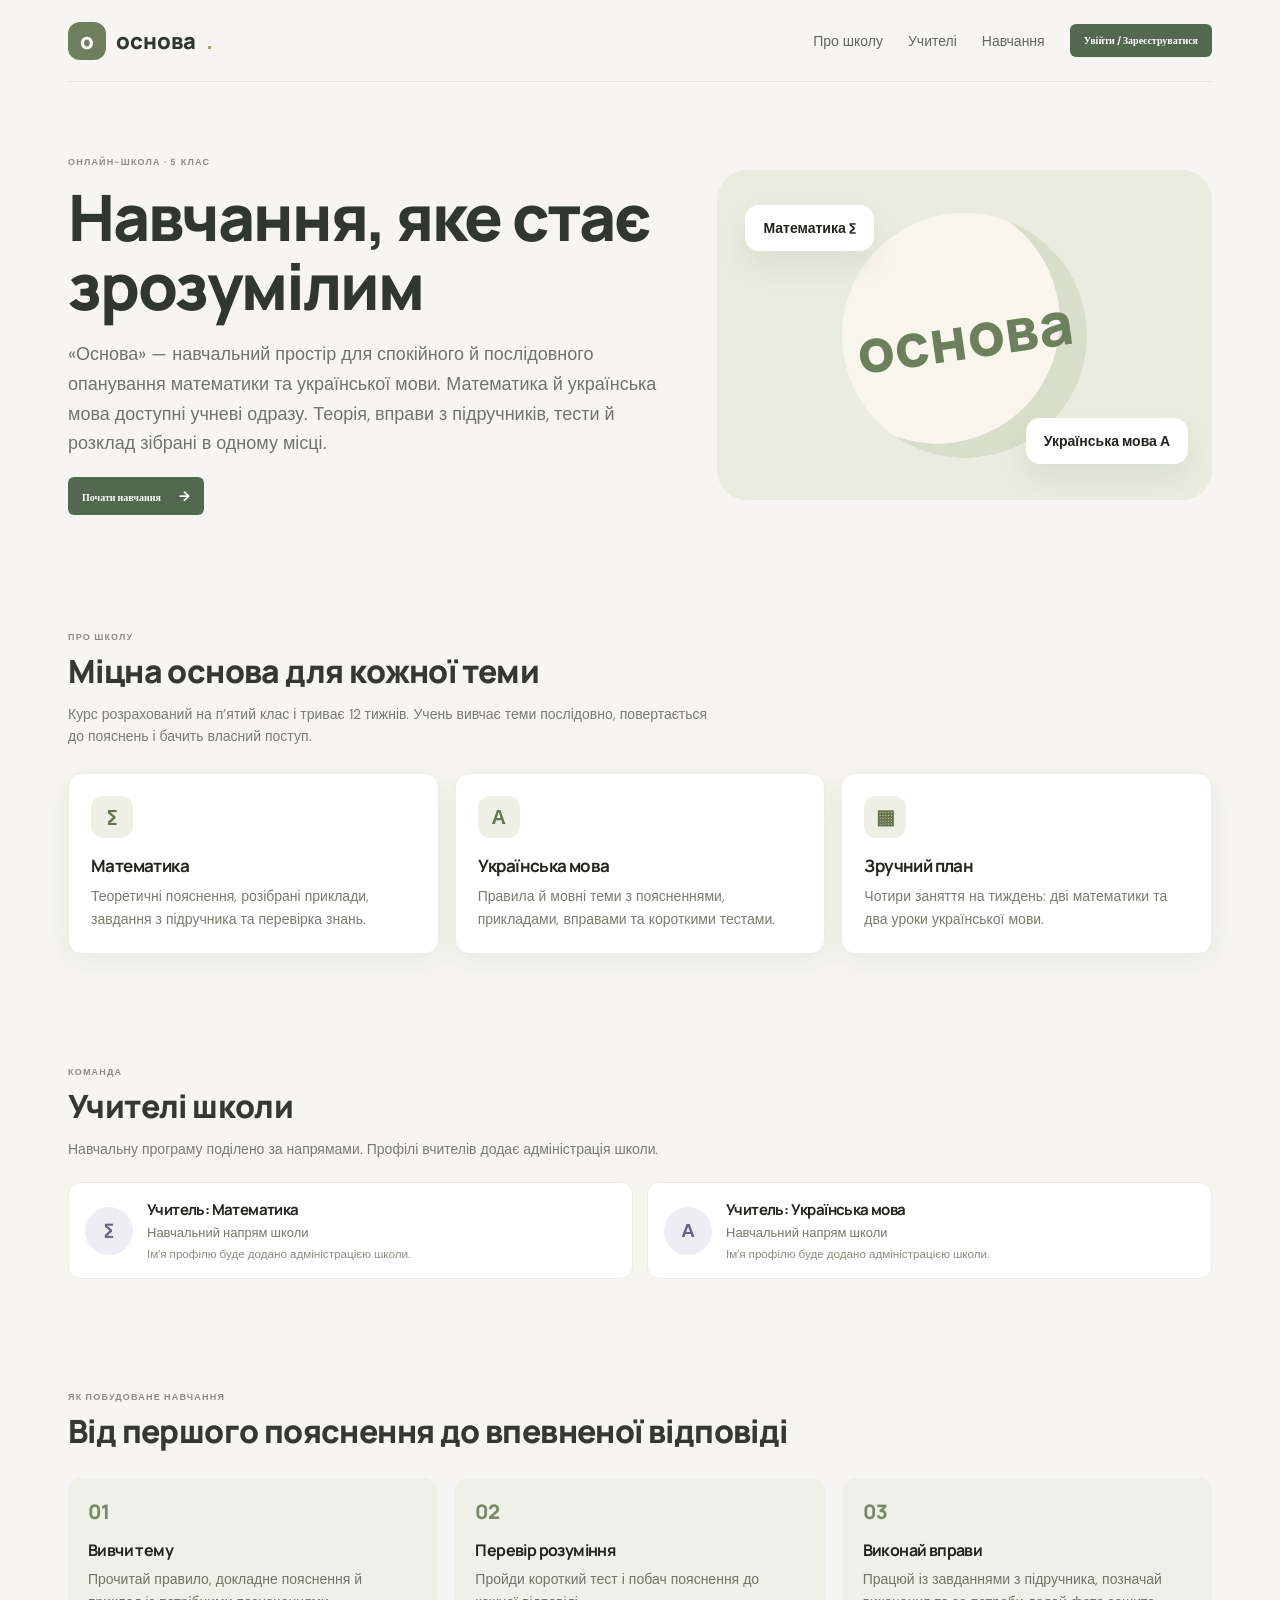
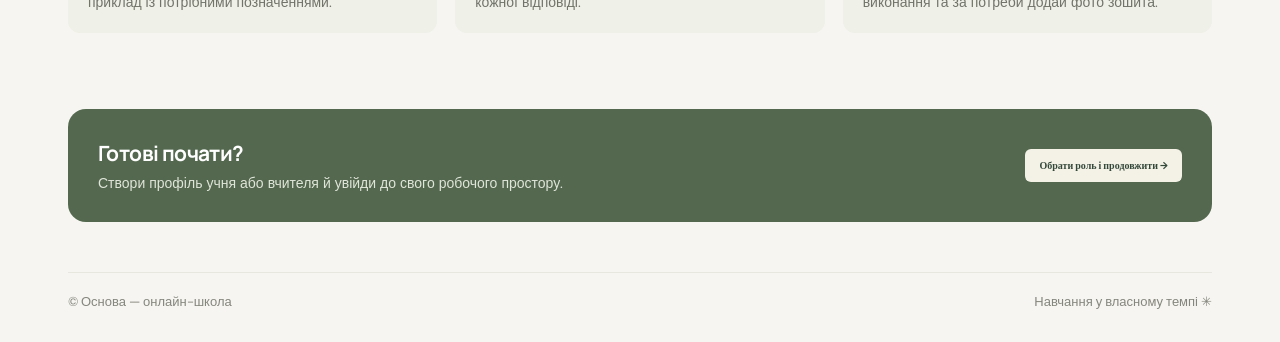
==== index.html @ cb628fe8 "Add Osnova online school project" ====
<!doctype html>
<html lang="uk"><head><meta charset="utf-8"><meta name="viewport" content="width=device-width,initial-scale=1"><meta name="theme-color" content="#f6f5f1"><title>Основа — онлайн-школа</title><link rel="preconnect" href="https://fonts.googleapis.com"><link rel="preconnect" href="https://fonts.gstatic.com" crossorigin><link href="https://fonts.googleapis.com/css2?family=DM+Sans:wght@400;500;600;700&family=Manrope:wght@400;500;600;700;800&display=swap" rel="stylesheet"><link rel="stylesheet" href="styles.css"><style>
.public-site{max-width:1200px;padding:0 28px;margin:auto}.public-nav{height:82px;display:flex;align-items:center;justify-content:space-between;border-bottom:1px solid #e8e7df}.public-brand{display:flex;align-items:center;gap:10px;text-decoration:none;color:#30372f;font:800 22px Manrope}.public-brand-mark{background:#6d805e;color:#fff;width:38px;height:38px;border-radius:12px;display:grid;place-items:center}.public-links{display:flex;align-items:center;gap:25px}.public-links a{color:#63665d;text-decoration:none;font-size:14px}.public-hero{padding:74px 0 60px;display:grid;grid-template-columns:1.1fr .9fr;gap:45px;align-items:center}.public-hero h1{font:800 clamp(38px,5vw,64px)/1.08 Manrope;letter-spacing:-2px;margin:14px 0 20px;color:#31362e}.public-hero p{font-size:18px;line-height:1.65;color:#72746b;max-width:590px}.public-hero-art{min-height:330px;border-radius:30px;background:#e9ecdf;position:relative;overflow:hidden;display:grid;place-items:center}.public-orbit{width:245px;height:245px;border-radius:50%;background:#f8f6ed;box-shadow:inset -25px -18px #d8deca;display:grid;place-items:center;font:800 60px Manrope;color:#6c805d;transform:rotate(-8deg)}.public-bubble{position:absolute;background:#fff;border-radius:14px;padding:14px 18px;box-shadow:0 15px 30px #39452b15;font-weight:700}.public-bubble.one{top:35px;left:28px}.public-bubble.two{bottom:36px;right:24px}.public-section{padding:56px 0}.public-section h2{font:800 32px Manrope;margin:6px 0 10px;color:#34382f}.public-section-lead{color:#7a7b72;line-height:1.6;max-width:650px}.public-grid{display:grid;grid-template-columns:repeat(3,1fr);gap:16px;margin-top:25px}.public-card{background:#fff;border:1px solid #eeede7;border-radius:14px;padding:22px;box-shadow:var(--shadow)}.public-card .symbol{width:42px;height:42px;border-radius:12px;background:#eff0e5;color:#65754f;display:grid;place-items:center;font-size:20px;font-weight:800}.public-card h3{font:700 17px Manrope;margin:16px 0 8px}.public-card p{color:#7a7b72;font-size:14px;line-height:1.65;margin:0}.teacher-list{display:grid;grid-template-columns:repeat(2,1fr);gap:14px;margin-top:22px}.teacher-entry{display:flex;gap:14px;align-items:center;background:#fff;border:1px solid #ecebe4;border-radius:12px;padding:16px}.teacher-avatar{width:48px;height:48px;border-radius:50%;background:#eeedf4;color:#6b6287;display:grid;place-items:center;font-weight:800;font-size:19px}.teacher-entry h3{margin:0 0 4px;font-size:15px}.teacher-entry p{margin:0;color:#77796f;font-size:13px}.teacher-entry small{display:block;margin-top:5px;color:#8b8c82}.public-steps{counter-reset:steps;display:grid;grid-template-columns:repeat(3,1fr);gap:18px;margin-top:25px}.public-step{padding:20px;background:#eff0e7;border-radius:12px}.public-step:before{counter-increment:steps;content:'0' counter(steps);color:#7a8968;font:800 20px Manrope}.public-step h3{font-size:16px;margin:14px 0 7px}.public-step p{font-size:14px;line-height:1.6;color:#72746b;margin:0}.public-cta{display:flex;align-items:center;justify-content:space-between;gap:20px;background:#53684e;color:#fff;padding:30px;border-radius:18px;margin:20px 0 50px}.public-cta h2{color:#fff;margin:0 0 7px}.public-cta p{margin:0;color:#e0e5d9}.public-footer{padding:20px 0 32px;border-top:1px solid #e8e7df;color:#85867d;font-size:13px;display:flex;justify-content:space-between}.auth-modal{position:fixed;inset:0;background:#20261fcc;z-index:30;display:none;align-items:center;justify-content:center;padding:18px}.auth-modal.open{display:flex}.auth-box{position:relative;width:min(460px,100%);max-height:92vh;overflow:auto;background:#fbfaf7;border-radius:16px;padding:28px;box-shadow:0 25px 70px #0003}.auth-close{position:absolute;right:16px;top:12px;border:0;background:none;font-size:26px;color:#777;cursor:pointer}.auth-box h2{font:800 25px Manrope;margin:4px 30px 6px 0}.auth-box>p{color:#77796f;font-size:13px;line-height:1.5}.auth-tabs{display:grid;grid-template-columns:1fr 1fr;gap:8px;margin:19px 0}.auth-tabs button{border:1px solid #e3e3da;border-radius:8px;padding:10px;background:white;color:#67695f;cursor:pointer;font-weight:700}.auth-tabs button.active{background:#e9ece2;color:#425542}.auth-form{display:grid;gap:12px}.auth-form label{display:grid;gap:6px;color:#686a60;font-size:13px;font-weight:600}.auth-form input,.auth-form select{border:1px solid #e0dfd7;border-radius:8px;padding:12px;background:#fff;font:15px 'DM Sans';color:#333}.auth-submit{width:100%;margin-top:4px;justify-content:center}.auth-message{min-height:20px;color:#a45f3d;font-size:13px}.auth-note{margin-top:15px;padding:10px 12px;background:#f0efe8;border-radius:8px;color:#77796f;font-size:11px;line-height:1.5}.public-login{display:flex;gap:10px}.mobile-login{display:none}.public-login .button{white-space:nowrap}@media(max-width:760px){.mobile-login{display:flex}.public-links button{display:none}.public-site{padding:0 17px}.public-links{gap:12px}.public-links a{display:none}.public-hero{grid-template-columns:1fr;padding:45px 0 35px;gap:25px}.public-hero h1{font-size:42px;letter-spacing:-1px}.public-hero p{font-size:16px}.public-hero-art{min-height:240px}.public-grid,.public-steps{grid-template-columns:1fr}.teacher-list{grid-template-columns:1fr}.public-section{padding:36px 0}.public-section h2{font-size:26px}.public-cta{align-items:flex-start;flex-direction:column;padding:23px}.public-footer{gap:10px;flex-direction:column}.public-nav{height:68px}.public-brand{font-size:19px}.auth-box{padding:23px}}
</style></head><body>
<div class="public-site"><nav class="public-nav"><a class="public-brand" href="#top"><span class="public-brand-mark">о</span>основа<span style="color:#9aa474">.</span></a><div class="public-links"><a href="#about">Про школу</a><a href="#teachers">Учителі</a><a href="#program">Навчання</a><button class="button button-dark" data-open-auth>Увійти / Зареєструватися</button></div><div class="public-login mobile-login"><button class="button button-dark" data-open-auth>Увійти</button></div></nav>
<main id="top"><section class="public-hero"><div><span class="eyebrow">ОНЛАЙН-ШКОЛА · 5 КЛАС</span><h1>Навчання, яке стає зрозумілим</h1><p>«Основа» — навчальний простір для спокійного й послідовного опанування математики та української мови. Математика й українська мова доступні учневі одразу. Теорія, вправи з підручників, тести й розклад зібрані в одному місці.</p><button class="button button-dark" data-open-auth>Почати навчання <span>→</span></button></div><div class="public-hero-art" aria-hidden="true"><div class="public-orbit">основа</div><span class="public-bubble one">Математика ∑</span><span class="public-bubble two">Українська мова А</span></div></section>
<section class="public-section" id="about"><span class="eyebrow">ПРО ШКОЛУ</span><h2>Міцна основа для кожної теми</h2><p class="public-section-lead">Курс розрахований на п’ятий клас і триває 12 тижнів. Учень вивчає теми послідовно, повертається до пояснень і бачить власний поступ.</p><div class="public-grid"><article class="public-card"><span class="symbol">∑</span><h3>Математика</h3><p>Теоретичні пояснення, розібрані приклади, завдання з підручника та перевірка знань.</p></article><article class="public-card"><span class="symbol">А</span><h3>Українська мова</h3><p>Правила й мовні теми з поясненнями, прикладами, вправами та короткими тестами.</p></article><article class="public-card"><span class="symbol">▦</span><h3>Зручний план</h3><p>Чотири заняття на тиждень: дві математики та два уроки української мови.</p></article></div></section>
<section class="public-section" id="teachers"><span class="eyebrow">КОМАНДА</span><h2>Учителі школи</h2><p class="public-section-lead">Навчальну програму поділено за напрямами. Профілі вчителів додає адміністрація школи.</p><div id="teacherRoster" class="teacher-list"></div></section>
<section class="public-section" id="program"><span class="eyebrow">ЯК ПОБУДОВАНЕ НАВЧАННЯ</span><h2>Від першого пояснення до впевненої відповіді</h2><div class="public-steps"><article class="public-step"><h3>Вивчи тему</h3><p>Прочитай правило, докладне пояснення й приклад із потрібними позначеннями.</p></article><article class="public-step"><h3>Перевір розуміння</h3><p>Пройди короткий тест і побач пояснення до кожної відповіді.</p></article><article class="public-step"><h3>Виконай вправи</h3><p>Працюй із завданнями з підручника, позначай виконання та за потреби додай фото зошита.</p></article></div></section>
<section class="public-cta"><div><h2>Готові почати?</h2><p>Створи профіль учня або вчителя й увійди до свого робочого простору.</p></div><button class="button button-light" data-open-auth>Обрати роль і продовжити →</button></section></main><footer class="public-footer"><span>© Основа — онлайн-школа</span><span>Навчання у власному темпі ✳</span></footer></div>
<div class="auth-modal" id="authModal" aria-hidden="true"><section class="auth-box" role="dialog" aria-modal="true" aria-labelledby="authTitle"><button class="auth-close" type="button" aria-label="Закрити" data-close-auth>×</button><span class="eyebrow">ОСНОВА · ОСОБИСТИЙ ПРОСТІР</span><h2 id="authTitle">Раді бачити</h2><p>Обери роль, потім введи ім’я користувача та пароль. Учень одразу отримує доступ до всіх предметів курсу — обирати предмет під час реєстрації не потрібно.</p><div class="auth-tabs"><button type="button" class="active" data-role="student">Я учень</button><button type="button" data-role="teacher">Я вчитель</button></div><div class="auth-tabs auth-mode-tabs"><button type="button" class="active" data-mode="login">Увійти</button><button type="button" data-mode="register">Створити профіль</button></div><form id="authForm" class="auth-form"><label>Ім’я користувача<input id="authUsername" required autocomplete="username" placeholder="Наприклад, Марія Коваль"></label><label>Пароль<input id="authPassword" required type="password" minlength="8" autocomplete="current-password" placeholder="Не менше 8 символів"></label><button class="button button-dark auth-submit" id="authSubmit">Увійти</button><div class="auth-message" id="authMessage" role="status"></div></form><div class="auth-note">Тестові входи: учень — тест1 / тесттест; учитель — тест2 / тесттест. Профілі вчителів створює адміністрація. Дані демоверсії зберігаються в цьому браузері.</div></section></div><script src="auth.js"></script></body></html>
---- styles.css ----
:root{--paper:#f6f5f1;--white:#fff;--ink:#22241f;--muted:#83847c;--line:#e9e8e1;--green:#4f6755;--green-dark:#324a39;--lime:#d9e58e;--orange:#f1a66f;--lav:#ddd9ee;--blue:#b9d5d6;--shadow:0 8px 30px #343b2910}*{box-sizing:border-box}body{margin:0;background:var(--paper);color:var(--ink);font-family:'DM Sans',sans-serif;font-size:14px}.app-shell{min-height:100vh}.sidebar{width:250px;background:#fbfaf7;border-right:1px solid var(--line);position:fixed;inset:0 auto 0 0;padding:32px 20px 18px;display:flex;flex-direction:column;z-index:5}.brand{display:flex;align-items:center;gap:9px;text-decoration:none;color:var(--ink);font:800 23px Manrope,sans-serif;letter-spacing:-1.3px;padding:0 7px}.brand-mark{width:29px;height:29px;border-radius:50%;background:var(--green);color:#e5ebbd;display:grid;place-items:center;font:800 21px Manrope;transform:rotate(-12deg)}.brand-dot{color:#d58153}.school-label,.eyebrow,.hero-kicker,.course-label{font-size:9px;font-weight:700;letter-spacing:1.2px;color:#8d8d83}.school-label{padding:47px 8px 13px}.main-nav{display:grid;gap:4px}.nav-item{border:0;background:transparent;text-align:left;padding:12px 10px;border-radius:8px;color:#66685f;font:500 13px 'DM Sans';display:flex;align-items:center;gap:12px;cursor:pointer;transition:.2s}.nav-item:hover{background:#f0efe9;color:var(--ink)}.nav-item.active{background:#edf0e6;color:#334839;font-weight:700}.nav-icon{width:19px;font-size:19px;text-align:center;font-family:Manrope}.nav-badge{margin-left:auto;background:#e5e6d7;border-radius:20px;padding:3px 7px;font-size:10px;color:#596346}.sidebar-bottom{margin-top:auto}.help-card{background:#f0efe8;border-radius:10px;padding:16px 14px;margin:0 1px 14px;position:relative}.help-spark{position:absolute;right:13px;top:10px;color:#9caa66;font-size:20px}.help-card strong{font-size:12px}.help-card p{font-size:11px;line-height:1.5;color:#7d7e74;margin:6px 0 12px}.help-card a{font-size:10px;color:var(--green);text-decoration:none;font-weight:700}.help-card a span{padding-left:3px}.profile-mini{width:100%;border:0;border-top:1px solid var(--line);padding:14px 2px 0;background:none;display:flex;align-items:center;text-align:left;gap:10px;cursor:pointer}.avatar{width:34px;height:34px;border-radius:50%;background:#dfc8b4;color:#624a36;display:grid;place-items:center;font-weight:700}.profile-copy{display:grid;gap:3px}.profile-copy strong{font-size:11px}.profile-copy small{font-size:10px;color:var(--muted)}.more{margin-left:auto;font-size:20px;color:#7c7e74}.main-content{margin-left:250px;padding:0 48px 30px;max-width:1530px}.topbar{height:71px;border-bottom:1px solid var(--line);display:flex;align-items:center;justify-content:space-between}.breadcrumb{font-size:11px;color:#85867d}.breadcrumb span{padding:0 9px;color:#c0c0b8}.breadcrumb b{font-weight:600;color:#40423c}.top-actions{display:flex;align-items:center;gap:17px}.top-date{font-size:10px;color:#85867d}.icon-button{position:relative;border:1px solid #e3e2da;background:transparent;border-radius:50%;width:31px;height:31px;font-size:16px;color:#5e6656;cursor:pointer}.icon-button i{position:absolute;width:5px;height:5px;border-radius:50%;background:#dc875f;right:5px;top:5px}.mobile-menu{display:none}.view{display:none;padding:38px 0 0;max-width:1080px;margin:auto}.view.active{display:block}.welcome-row{display:flex;justify-content:space-between;align-items:flex-end;margin-bottom:24px}.eyebrow{display:block}.live-dot{width:6px;height:6px;border-radius:50%;background:#94a16d;display:inline-block;margin:0 6px 1px 0}h1,h2,h3,p{margin-top:0}h1,h2,h3{font-family:Manrope,sans-serif;letter-spacing:-.6px}h1{font-size:33px;line-height:1.18;margin:8px 0 7px;font-weight:700}.wave{color:#d08962;font-size:23px}.lead{margin:0;color:#818278;font-size:12px;line-height:1.6}.streak{display:flex;align-items:center;gap:9px;background:#efeee8;border-radius:9px;padding:10px 13px;margin-bottom:2px}.streak-icon{font-size:23px;color:#c7885f}.streak strong,.streak small{display:block}.streak strong{font-size:12px}.streak small{font-size:9px;color:#85867d;margin-top:2px}.hero-card{background:var(--green);color:#f6f4e8;border-radius:12px;min-height:254px;position:relative;overflow:hidden;padding:28px 33px;display:flex;margin-bottom:38px}.hero-text{position:relative;z-index:2}.hero-kicker{color:#c8d2a5;font-size:9px}.hero-card h2{font-size:27px;line-height:1.22;margin:13px 0 8px;letter-spacing:-.8px}.hero-card p{color:#d4dbca;font-size:11px;margin:0 0 16px}.button{border:0;border-radius:6px;padding:10px 14px;font:700 10px 'DM Sans';cursor:pointer;transition:transform .2s,background .2s}.button:hover{transform:translateY(-1px)}.button-light{background:#f4f2e7;color:#34483a}.button span{margin-left:16px;font-size:14px}.hero-art{position:absolute;right:75px;top:-34px;width:380px;height:340px}.sun{width:180px;height:180px;border-radius:50%;background:#c3d38c;position:absolute;top:33px;right:55px;opacity:.95}.art-orbit{position:absolute;width:248px;height:248px;border:1px solid #e5e9c366;border-radius:50%;top:0;right:21px;transform:rotate(-22deg) scaleY(.67)}.art-book{position:absolute;right:90px;bottom:44px;width:145px;height:86px;transform:rotate(-9deg);display:flex;filter:drop-shadow(8px 12px 8px #17221c55)}.art-book div:first-child{background:#e5d9bc;width:50%;border-radius:4px 0 0 5px;border-right:2px solid #a79e86;transform:skewY(7deg)}.art-book div:nth-child(2){background:#f4eddb;width:50%;border-radius:0 4px 5px 0;transform:skewY(-7deg)}.art-book:after{content:'Aa';position:absolute;right:20px;top:22px;color:#526554;font:700 19px Manrope}.art-book:before{content:'';position:absolute;left:16px;top:23px;width:33px;height:2px;background:#909e7a;box-shadow:0 8px #909e7a,0 16px #909e7a}.art-note{position:absolute;font:700 11px Manrope;line-height:1.4;color:#43513e}.note-one{right:10px;top:116px;transform:rotate(9deg)}.note-two{right:227px;top:179px;color:#ecddbd;font-size:10px;transform:rotate(-9deg)}.hero-stamp{position:absolute;right:26px;top:22px;border:1px solid #e8e8d188;border-radius:50%;width:47px;height:47px;display:grid;place-items:center;text-align:center;font-size:8px;line-height:1.1;color:#e4e6c7;transform:rotate(12deg)}.section-heading,.panel-heading{display:flex;justify-content:space-between;align-items:end}.section-heading{margin-bottom:15px}.section-heading h2,.panel-heading h2{font-size:17px;margin:5px 0 0}.text-link{color:#526451;background:none;border:0;font:700 10px 'DM Sans';cursor:pointer}.text-link span{font-size:15px;padding-left:7px}.course-grid{display:grid;grid-template-columns:1fr 1fr;gap:14px}.course-card{position:relative;overflow:hidden;border-radius:10px;padding:17px 18px 15px;min-height:192px;background:#edeadf}.course-card.language{background:#e9e8ef}.course-top{display:flex;align-items:center;gap:9px}.subject-icon{width:29px;height:29px;border-radius:8px;background:#f8f5eb;display:grid;place-items:center;color:#647758;font:700 16px Manrope}.language .subject-icon{background:#f7f5fa;color:#696181}.course-label{font-size:8px;color:#838276}.dots{margin-left:auto;border:0;background:none;color:#727369;font-size:18px;letter-spacing:2px;cursor:pointer}.course-card h3{font-size:16px;line-height:1.36;margin:14px 0 12px}.progress-caption{display:flex;justify-content:space-between;color:#787a70;font-size:9px;margin-bottom:5px;max-width:72%}.progress-track{height:4px;border-radius:4px;background:#d9d7cb;max-width:72%;overflow:hidden}.progress-track span{height:100%;display:block;background:#738564;border-radius:4px}.language .progress-track span{background:#8d87a8}.course-continue{border:0;background:none;padding:12px 0 0;color:#4f6652;font:700 9px 'DM Sans';cursor:pointer}.course-continue span{font-size:14px;padding-left:9px}.card-doodle{position:absolute;right:20px;bottom:37px;color:#a3a082;font:italic 11px Manrope;transform:rotate(-10deg)}.language-doodle{position:absolute;right:14px;bottom:40px;color:#9892ad;font:italic 9px Manrope;transform:rotate(-9deg)}.lower-grid{display:grid;grid-template-columns:1.15fr .85fr;gap:14px;margin-top:17px}.panel{background:#fff;border:1px solid #edede7;border-radius:10px;padding:17px 18px 10px;box-shadow:var(--shadow)}.panel-heading{margin-bottom:13px}.panel-heading h2{font-size:15px}.panel-heading .eyebrow{font-size:8px}.task-row{display:flex;align-items:center;gap:10px;min-height:55px;border-top:1px solid #f0efe9}.task-subject{width:29px;height:29px;border-radius:7px;display:grid;place-items:center;font:700 14px Manrope}.subject-math{color:#667951;background:#f0f1e6}.subject-ua{color:#6b6287;background:#eeedf4}.task-info{display:grid;gap:4px;min-width:0}.task-info strong{font-size:10px;white-space:nowrap;overflow:hidden;text-overflow:ellipsis}.task-info small{font-size:9px;color:#88897f}.due{margin-left:auto;color:#73756b;background:#f3f2ed;padding:5px 7px;border-radius:4px;font-size:8px;white-space:nowrap}.due.urgent{color:#a45f3d;background:#f8ece3}.arrow-button,.calendar-button{border:0;background:transparent;color:#7b8171;font-size:16px;cursor:pointer}.calendar-button{border:1px solid #e8e7df;width:28px;height:28px;border-radius:50%;font-size:12px}.next-class{display:flex;align-items:center;gap:11px;padding:8px 0 13px}.class-date{width:37px;height:42px;background:#f0efe8;border-radius:6px;text-align:center;display:grid;align-content:center;gap:1px}.class-date strong{font:700 18px Manrope}.class-date small{font-size:8px;color:#85867d}.class-line{height:33px;width:2px;background:#899877;border-radius:2px}.class-info{display:grid;gap:4px}.class-time{font-size:8px;letter-spacing:.6px;color:#818379}.class-info strong{font-size:10px}.class-info small{font-size:9px;color:#84857c}.week-note{border-top:1px solid #f0efe9;padding:11px 0 4px;color:#818279;font-size:8px}.week-note span{color:#9ba46c;padding-right:5px}.footer-note{font-size:9px;color:#97988f;padding:22px 2px 5px}.footer-note span{float:right}.page-heading{display:flex;justify-content:space-between;align-items:flex-end;margin:5px 0 25px}.page-heading h1{margin:7px 0}.filter-row{display:flex;gap:7px;border-bottom:1px solid var(--line);padding-bottom:14px;margin-bottom:18px;overflow:auto}.filter-chip{white-space:nowrap;border:1px solid #e6e5de;background:transparent;border-radius:20px;padding:8px 12px;font:500 10px 'DM Sans';color:#77786f;cursor:pointer}.filter-chip span{font-size:9px;margin-left:5px;color:#a0a095}.filter-chip.selected{background:#e9ece2;border-color:#e9ece2;color:#425542;font-weight:700}.lesson-list,.task-list{display:grid;gap:10px}.lesson-card,.homework-card{background:#fff;border:1px solid #eeede7;border-radius:10px;padding:15px 17px;display:flex;align-items:center;gap:14px;box-shadow:var(--shadow)}.lesson-index{width:43px;height:43px;border-radius:9px;display:grid;place-items:center;font:700 15px Manrope;flex:none}.tone-math{background:#eff0e5;color:#65754f}.tone-ua{background:#eeedf4;color:#6f668b}.lesson-copy,.homework-copy{flex:1;min-width:0}.lesson-meta,.homework-meta{display:flex;align-items:center;gap:8px;color:#898a80;font-size:9px;margin-bottom:5px}.lesson-copy h3,.homework-copy h3{font-size:13px;margin:0 0 4px}.lesson-copy p,.homework-copy p{font-size:10px;color:#85867c;margin:0;line-height:1.5}.pill{font-size:8px;letter-spacing:.3px;border-radius:20px;padding:4px 7px;background:#f1f0ea;color:#77796f}.pill-complete{background:#edf1e4;color:#65764b}.pill-due{background:#f8ece3;color:#a05c3c}.lesson-open{border:1px solid #e7e6de;border-radius:6px;background:#fff;color:#52644f;padding:8px 11px;font:700 9px 'DM Sans';cursor:pointer;white-space:nowrap}.lesson-open:hover{background:#f3f5ec}.homework-count{display:grid;text-align:right;gap:2px}.homework-count strong{font:700 25px Manrope;color:#566950}.homework-count span{font-size:9px;color:#85867d}.task-checkbox{width:24px;height:24px;border:1px solid #d8d9ce;border-radius:50%;background:#fff;color:transparent;display:grid;place-items:center;cursor:pointer;flex:none;font-size:12px}.task-checkbox.checked{background:#6d805e;border-color:#6d805e;color:white}.homework-card.is-done{opacity:.68}.homework-card.is-done h3{text-decoration:line-through}.task-deadline{font-size:9px;color:#8a8b81;white-space:nowrap}.note-banner{display:flex;align-items:center;gap:12px;background:#eeefe5;border-radius:9px;padding:13px 15px;margin-top:17px}.note-banner>span{font-size:22px;color:#9ca777}.note-banner strong{font-size:10px}.note-banner p{font-size:9px;color:#828379;margin:4px 0 0}.note-banner .text-link{margin-left:auto;white-space:nowrap}.schedule-week{background:#fff;border:1px solid #edede7;border-radius:10px;padding:17px 20px;box-shadow:var(--shadow)}.week-title{font-size:9px;letter-spacing:.7px;color:#85867d;display:flex;justify-content:space-between;padding-bottom:13px;border-bottom:1px solid #f0efe9}.week-legend{letter-spacing:0}.week-legend i{width:6px;height:6px;display:inline-block;background:#7d8d67;border-radius:50%;margin-right:5px}.schedule-day{display:grid;grid-template-columns:45px 1fr;min-height:65px;align-items:center;border-bottom:1px solid #f1f0eb}.schedule-day:last-child{border:0}.day-date{display:grid;justify-items:center;gap:3px;color:#aaa99f}.day-date strong{font-size:8px;letter-spacing:.5px}.day-date span{font:600 13px Manrope;color:#53554e}.day-date.today-date span{background:#667959;color:white;width:24px;height:24px;display:grid;place-items:center;border-radius:50%}.day-empty{font-size:10px;color:#a0a097;padding-left:15px}.schedule-event{display:flex;align-items:center;gap:12px;padding:10px 13px;background:#f5f6ef;border-radius:7px}.event-time{font-size:9px;color:#787a70;white-space:nowrap}.event-color{width:3px;height:29px;border-radius:3px;background:#87966d}.ua-color{background:#918ba9}.schedule-event div{display:grid;gap:4px}.schedule-event strong{font-size:10px}.schedule-event small{font-size:9px;color:#828379}.event-tag{margin-left:auto;font-size:7px;letter-spacing:.5px;color:#687856;background:#e7ebde;padding:5px 7px;border-radius:3px}.schedule-footnote{font-size:9px;color:#92938a;margin:12px 2px}.toast{position:fixed;bottom:22px;left:50%;transform:translate(-50%,15px);background:#303e31;color:white;padding:11px 16px;border-radius:7px;font-size:11px;opacity:0;pointer-events:none;transition:.25s;z-index:20;box-shadow:var(--shadow)}.toast.show{opacity:1;transform:translate(-50%,0)}.lesson-modal{position:fixed;inset:0;display:none;z-index:15;align-items:center;justify-content:center;padding:20px}.lesson-modal.open{display:flex}.modal-backdrop{position:absolute;inset:0;background:#20261fcc;backdrop-filter:blur(3px)}.modal-card{width:min(560px,100%);max-height:85vh;overflow:auto;position:relative;background:#fbfaf7;border-radius:12px;padding:32px;box-shadow:0 25px 70px #0003}.modal-close{position:absolute;right:18px;top:15px;border:0;background:none;font-size:24px;color:#777;cursor:pointer}.modal-card h2{font-size:24px;margin:8px 28px 17px 0}.modal-body{font-size:12px;line-height:1.75;color:#62645b}.modal-body h3{font-size:14px;color:#31352e;margin:18px 0 7px}.modal-body .formula{font:700 17px Manrope;text-align:center;background:#eff0e7;padding:14px;border-radius:7px;color:#4b604b;margin:14px 0}.modal-body li{margin:5px 0}.modal-footer{border-top:1px solid var(--line);padding-top:16px;margin-top:23px;display:flex;align-items:center;justify-content:space-between;color:#85867d;font-size:9px}.button-dark{background:#52684f;color:#fff}.empty-state{text-align:center;padding:35px;color:#888;font-size:11px}
@media(max-width:1000px){.sidebar{width:220px}.main-content{margin-left:220px;padding:0 28px 25px}.hero-art{right:15px;opacity:.86}.hero-stamp{display:none}.lower-grid{grid-template-columns:1fr}.panel{min-height:auto}}
@media(max-width:700px){.sidebar{transform:translateX(-100%);transition:transform .25s;width:260px;box-shadow:10px 0 30px #0001}.sidebar.open{transform:translateX(0)}.main-content{margin-left:0;padding:0 18px 24px}.topbar{height:58px}.mobile-menu{display:block;border:0;background:none;font-size:17px;color:#56614f;padding:5px 9px 5px 0}.breadcrumb{margin-right:auto}.top-date{display:none}.view{padding-top:27px}.welcome-row{align-items:flex-start}.welcome-row h1{font-size:28px}.lead{max-width:480px}.streak{padding:8px;margin-top:12px}.streak-icon{font-size:18px}.streak small{max-width:68px;line-height:1.25}.hero-card{min-height:245px;padding:23px 22px;margin-bottom:30px}.hero-card h2{font-size:23px}.hero-card p{max-width:220px;line-height:1.5}.hero-art{right:-120px;opacity:.45;top:-15px}.course-grid{grid-template-columns:1fr}.course-card{min-height:185px}.section-heading h2{font-size:16px}.lower-grid{gap:11px}.panel{padding:15px 13px 8px}.task-info strong{max-width:180px}.due{font-size:7px}.page-heading{align-items:flex-start}.page-heading h1{font-size:27px}.page-heading .lead{max-width:480px}.lesson-card,.homework-card{padding:12px;gap:10px;align-items:flex-start}.lesson-index{width:37px;height:37px}.lesson-copy h3,.homework-copy h3{font-size:12px}.lesson-copy p,.homework-copy p{font-size:9px}.lesson-open{padding:7px;font-size:8px;margin-top:6px}.lesson-meta{flex-wrap:wrap}.homework-card .task-checkbox{margin-top:7px}.task-deadline{display:none}.note-banner{align-items:flex-start;flex-wrap:wrap}.note-banner .text-link{margin-left:34px}.schedule-week{padding:14px 10px}.schedule-day{grid-template-columns:37px 1fr}.schedule-event{gap:7px;padding:9px 7px}.event-time{font-size:8px}.schedule-event strong{font-size:9px}.schedule-event small{font-size:8px}.event-tag{display:none}.week-title{font-size:8px}.footer-note span{float:none;display:block;margin-top:4px}.modal-card{padding:25px 20px}.modal-footer{gap:12px;align-items:flex-start;flex-direction:column}}
@media(max-width:390px){.main-content{padding-left:13px;padding-right:13px}.streak{display:none}.hero-art{right:-170px}.task-info strong{max-width:145px}.welcome-row h1{font-size:26px}}
.select-label{display:flex;align-items:center;gap:8px;font-size:8px;letter-spacing:.8px;color:#898a80;white-space:nowrap}.week-picker{border:1px solid #e4e3db;background:#fff;border-radius:6px;color:#55574f;padding:8px 10px;font:500 10px 'DM Sans';letter-spacing:0;max-width:210px;cursor:pointer}.filter-row .select-label{margin-left:auto}.schedule-controls{display:flex;align-items:center;justify-content:space-between;margin:0 0 15px}.schedule-stack{display:grid;gap:10px}.schedule-week{padding:0;overflow:hidden}.schedule-week summary{list-style:none;cursor:pointer;display:flex;align-items:center;justify-content:space-between;gap:12px;padding:16px 19px}.schedule-week summary::-webkit-details-marker{display:none}.schedule-week summary:after{content:'+';font-size:17px;color:#78816b;margin-left:8px}.schedule-week[open] summary:after{content:'−'}.schedule-summary-title{font:700 12px Manrope;color:#33372f}.schedule-summary-date{font-size:9px;color:#898a80;margin-left:auto}.schedule-week-body{padding:0 19px 12px}.schedule-week-body .schedule-day:first-child{border-top:1px solid #f1f0eb}.schedule-week-body .day-empty{padding-left:15px}.schedule-event .event-open{margin-left:auto;white-space:nowrap;border:1px solid #e3e5da;background:#fff;border-radius:5px;padding:6px 9px;color:#596b51;font:700 9px 'DM Sans';cursor:pointer}.schedule-event .event-open:hover{background:#edf0e6}.example-box{background:#eff0e7;border-radius:7px;padding:12px 14px;color:#4b604b;white-space:pre-line}@media(max-width:700px){.filter-row .select-label{margin-left:0;flex:0 0 100%}.week-picker{max-width:none}.schedule-controls{align-items:flex-start;gap:12px;flex-direction:column}.schedule-week summary{padding:14px 12px;align-items:flex-start;flex-wrap:wrap}.schedule-summary-date{margin-left:0}.schedule-week summary:after{margin-left:auto}.schedule-week-body{padding:0 10px 8px}.schedule-event .event-open{font-size:8px;padding:6px}}
.homework-card{align-items:flex-start}.homework-card .task-subject{margin-top:4px;flex:none}.homework-copy{width:100%}.homework-copy>p{white-space:normal;line-height:1.65;margin:6px 0 8px}.topic-link{border:0;background:none;padding:0;margin:0 0 10px;color:#536a50;font:700 10px 'DM Sans';cursor:pointer}.topic-link:hover{text-decoration:underline}.work-area{border:1px solid #ecebe3;border-radius:7px;padding:0 10px;margin:4px 0 8px;background:#fbfaf7}.work-area summary{list-style:none;cursor:pointer;font:700 10px 'DM Sans';color:#53654f;padding:10px 0}.work-area summary::-webkit-details-marker{display:none}.work-area summary:after{content:'＋';float:right;color:#76816b}.work-area[open] summary:after{content:'−'}.work-area textarea{display:block;width:100%;min-height:92px;resize:vertical;border:1px solid #e4e3db;border-radius:6px;background:#fff;padding:10px;color:#34362f;font:12px/1.6 'DM Sans';outline:none}.work-area textarea:focus{border-color:#879675;box-shadow:0 0 0 2px #87967522}.work-actions{display:flex;align-items:center;justify-content:space-between;gap:10px;margin-top:9px}.work-status{font-size:9px;color:#79806f}.submit-work{padding:8px 11px;font-size:9px}.local-note{font-size:8px!important;color:#9a9a90!important;margin:7px 0 9px!important}.oral-toggle{border:1px solid #e3e3da;border-radius:5px;background:#fff;padding:7px 9px;margin:1px 0 2px;color:#686a60;font:600 9px 'DM Sans';cursor:pointer}.oral-toggle.oral-done{border-color:#dfe6d2;background:#eef1e8;color:#4f6748}.work-actions .button{flex:none}@media(max-width:700px){.homework-card{gap:10px}.work-actions{align-items:flex-start;flex-direction:column}.work-actions .button{width:100%}.homework-copy>p{font-size:9px}}
.school-lesson-info{display:grid;grid-template-columns:1fr 1fr;gap:9px;margin:0 0 20px}.school-lesson-info>div{display:grid;gap:5px;padding:11px 12px;background:#f0efe8;border-radius:7px}.school-lesson-info b,.school-assignment strong{font-size:9px;letter-spacing:.4px;color:#53654f}.school-lesson-info span{font-size:10px;line-height:1.5;color:#64665d}.modal-body h3{margin:18px 0 7px;padding-top:4px}.school-homework{background:#f0f1e8;border-left:3px solid #7a8a69;border-radius:4px;padding:10px 13px}.school-homework p{margin:0 0 8px}.school-homework p:last-child{margin-bottom:0}.school-assignment{background:#f7f6f1;border-radius:6px;padding:10px 11px;margin:8px 0}.school-assignment p{font-size:10px!important;line-height:1.6!important;color:#62645b!important;margin:5px 0 0!important}.oral-assignment{background:#f3f1f7}.oral-assignment strong{color:#746b8a}.answer-label{display:block;font-size:9px;color:#77796f;margin:0 0 6px}.homework-copy>h3{margin-bottom:9px}.homework-copy .topic-link{font-size:9px}.work-area{margin-bottom:9px}@media(max-width:700px){.school-lesson-info{grid-template-columns:1fr}}
.homework-steps{margin:7px 0 0;padding-left:23px}.homework-steps li{padding:2px 0 5px 2px;font-size:10px;line-height:1.6;color:#62645b}.school-homework .homework-steps{margin-top:8px}.school-homework .homework-steps li{font-size:11px}.school-assignment>p:first-of-type{color:#77796f!important}.school-lesson-info>div:first-child{background:#edf0e6}.school-homework{font-size:11px;line-height:1.7}

.book-reference{display:block;margin-top:8px;color:#78746b;font-size:12px;line-height:1.5}
.homework-estimate{margin:4px 0 14px;color:#736e64;font-size:13px;line-height:1.5}
.lesson-quiz{margin:20px 0 22px;padding:16px;background:#fbfaf7;border:1px solid #e9e8e1;border-radius:9px}.quiz-heading h3{margin:5px 0 4px!important;padding:0!important;border:0!important;font-size:16px}.quiz-heading p{margin:0 0 12px;color:#77796f;font-size:11px}.quiz-question{min-width:0;margin:10px 0;padding:11px 12px;border:1px solid #e9e8e1;border-radius:7px;background:#fff}.quiz-question legend{max-width:100%;padding:0 4px;font-size:12px;line-height:1.55;color:#34362f}.quiz-question legend b{color:#617452}.quiz-options{display:grid;gap:6px;margin-top:7px}.quiz-option{display:flex;align-items:flex-start;gap:8px;padding:7px 8px;border-radius:5px;background:#f8f7f3;color:#62645b;font-size:11px;line-height:1.45;cursor:pointer}.quiz-option:hover{background:#eff0e7}.quiz-option input{margin:2px 0 0;accent-color:#536a50;flex:none}.quiz-feedback{display:none;margin:8px 0 0;font-size:10px;line-height:1.55}.quiz-question.is-correct{border-color:#b9c9a7;background:#f6f8f2}.quiz-question.is-incorrect{border-color:#e7c2b3;background:#fff9f6}.quiz-question.is-correct .quiz-feedback,.quiz-question.is-incorrect .quiz-feedback{display:block}.quiz-question.is-correct .quiz-feedback{color:#4c6944}.quiz-question.is-incorrect .quiz-feedback{color:#98624d}.quiz-actions{display:flex;align-items:center;flex-wrap:wrap;gap:10px;margin-top:12px}.quiz-actions .button{font-size:10px}.quiz-result{color:#53654f;font-size:11px;font-weight:700}@media(max-width:600px){.lesson-quiz{padding:12px}.quiz-question{padding:9px}.quiz-question legend{font-size:11px}}

/* Readability and responsive course controls */
.select-label,.filter-chip,.week-picker,.lesson-meta,.homework-meta,.lesson-open,.topic-link,.work-area summary,.answer-label,.work-status,.submit-work,.local-note,.book-open{font-size:max(12px,1em)}
.modal-body{font-size:15px;line-height:1.75}.modal-body h3{font-size:17px}.modal-footer{font-size:12px}.school-lesson-info b,.school-lesson-info span{font-size:13px}.homework-steps li,.school-assignment p{font-size:13px;line-height:1.65}.homework-estimate{font-size:13px}.week-note,.schedule-footnote{font-size:12px;line-height:1.6}.event-time,.schedule-event small,.schedule-summary-date{font-size:11px}.schedule-event strong,.schedule-summary-title{font-size:13px}.empty-state{font-size:14px}.book-open{display:inline-block;margin-top:6px;color:#536a50;text-decoration:underline}.homework-count{display:grid;justify-items:end;gap:5px}.homework-count .button{font-size:12px;padding:9px 12px}.homework-photos{display:flex;flex-wrap:wrap;gap:10px;margin:10px 0}.homework-photos figure{margin:0;width:min(180px,45%)}.homework-photos img{display:block;width:100%;max-height:180px;object-fit:contain;border:1px solid #e4e3db;border-radius:6px;background:#fff}.homework-photos figcaption{font-size:11px;overflow-wrap:anywhere}.homework-photos button,.photo-label{font-size:12px;color:#536a50}.photo-label{display:block;margin-top:10px}.photo-label input{display:block;margin-top:5px;max-width:100%;font:inherit}.event-open:disabled{opacity:.5;cursor:not-allowed}
.local-note{font-size:11px!important}.school-assignment p{font-size:13px!important}.quiz-option{font-size:13px}.quiz-question legend{font-size:14px}.lesson-quiz .quiz-heading p{font-size:13px}
.teacher-comment{background:#eef1e8;border-left:3px solid #71835f;border-radius:5px;padding:10px 12px;margin:10px 0;color:#4c5e45}.teacher-comment strong{font-size:12px}.teacher-comment p{font-size:13px;white-space:pre-wrap;margin:5px 0}.teacher-comment small{font-size:11px}.teacher-tool-link,.teacher-reply-label{font-size:12px;color:#536a50}.teacher-reply-label{display:grid;gap:5px;text-align:right}.teacher-reply-label input{max-width:220px;font:12px 'DM Sans'}
.report-fields{grid-template-columns:1fr 1fr 2fr}.teacher-reply-label{align-self:start}
@media(max-width:650px){.report-fields{grid-template-columns:1fr}.homework-count{justify-items:start;text-align:left}.teacher-reply-label{text-align:left}}
.schedule-day-content{display:grid;gap:9px;padding:8px 0}.schedule-assessments{display:grid;gap:8px;padding:12px 14px;background:#fff8ef;border:1px solid #f0e1cf;border-radius:8px}.schedule-assessments>strong{font:700 12px Manrope;color:#76543d}.schedule-assessments>div{display:grid;grid-template-columns:1fr 1fr;gap:8px}.assessment-open{display:flex;align-items:center;gap:9px;text-align:left;border:1px solid #eadbc9;border-radius:7px;background:#fff;padding:10px;color:#594b40;font:600 12px 'DM Sans';cursor:pointer}.assessment-open span{color:#a56c42;font-weight:700;white-space:nowrap}.assessment-open:hover{background:#fbf1e7}.assessment-modal{z-index:18}.assessment-card{width:min(760px,100%);max-height:92vh}.assessment-subline{color:#718064;font-weight:700}.assessment-status{padding:10px 12px;background:#eff0e7;border-radius:7px;color:#59664b;font-size:13px;line-height:1.55}.assessment-question{min-width:0;margin:12px 0;padding:13px;border:1px solid #e9e8e1;border-radius:8px;background:#fff}.assessment-question legend{max-width:100%;font-size:15px;line-height:1.6;color:#33372f}.assessment-question legend b{color:#667951;margin-right:5px}.assessment-question>small{display:block;color:#8b897f;font-size:11px;line-height:1.4;margin:5px 0 8px}.assessment-answer{display:block;width:100%;min-height:90px;border:1px solid #e0dfd7;border-radius:6px;padding:10px;font:14px/1.6 'DM Sans';resize:vertical}.assessment-answer:focus{outline:2px solid #87967555;border-color:#879675}.assessment-question:disabled{opacity:.8}.assessment-card .modal-footer{gap:12px}.assessment-card .modal-footer button{font-size:12px}@media(max-width:700px){.schedule-assessments>div{grid-template-columns:1fr}.assessment-open{font-size:11px}.assessment-card{padding:24px 15px}.assessment-card .modal-footer{align-items:stretch}.assessment-card .modal-footer button{width:100%}}

.lesson-section{margin:12px 0;padding:0 13px;border:1px solid #e7e6de;border-radius:8px;background:#fff}.lesson-section summary{cursor:pointer;padding:13px 0;color:#354432;font-weight:700;font-size:15px}.lesson-section[open] summary{border-bottom:1px solid #eeede7}.lesson-section>p,.lesson-section>.example-box,.lesson-section>.homework-steps{margin:12px 0}.lesson-section .lesson-quiz{margin:12px -4px}.homework-photos figure{width:min(240px,48%)}.homework-photos img{max-height:260px;cursor:zoom-in}.photo-fullsize{display:block}.report-meta,.teacher-stat span,.teacher-intro p,.teacher-controls label,.report-fields label{color:#55584f}.report-meta{font-size:13px;line-height:1.5}.teacher-stat span{font-size:13px}.teacher-controls label{display:grid;gap:5px;font-size:13px}.teacher-controls select,.teacher-controls input{min-height:38px;border:1px solid #d8d8cf;border-radius:6px;padding:7px 10px;background:white;color:#35372f;font:14px 'DM Sans'}.report-row[hidden]{display:none}

.photo-editor{display:none;position:fixed;inset:0;z-index:40;align-items:center;justify-content:center;padding:16px}.photo-editor.open{display:flex}.photo-editor-backdrop{position:absolute;inset:0;background:#20261fcc;backdrop-filter:blur(3px)}.photo-editor-card{position:relative;width:min(720px,100%);max-height:94vh;overflow:auto;background:#fbfaf7;border-radius:12px;padding:24px;box-shadow:0 25px 70px #0003}.photo-editor-card h2{margin:0 36px 7px 0;color:#30372f;font:700 22px Manrope}.photo-editor-card>p{margin:0 0 14px;color:#53574e;font-size:14px;line-height:1.5}.photo-editor-close{position:absolute;right:15px;top:10px;border:0;background:none;font-size:26px;color:#555;cursor:pointer}.photo-canvas-wrap{height:min(42vh,480px);min-height:230px;display:grid;place-items:center;overflow:hidden;border:1px solid #deded5;border-radius:8px;background:#e9e8e1}.photo-canvas-wrap canvas{width:100%;height:100%;object-fit:contain}.photo-tools{display:grid;grid-template-columns:1fr 1fr;gap:12px;margin:14px 0}.photo-tools label{display:grid;gap:5px;color:#41453d;font-size:13px}.photo-tools button,.photo-editor-actions button{min-height:40px;border:1px solid #d8d8cf;border-radius:6px;background:#fff;color:#3b4936;padding:8px 12px;font:600 14px 'DM Sans';cursor:pointer}.photo-tools input{width:100%;accent-color:#607453}.photo-editor-actions{display:flex;justify-content:flex-end;gap:10px}.photo-editor-actions button:last-child{background:#52684f;border-color:#52684f;color:#fff}@media(max-width:600px){.photo-editor-card{padding:20px 15px}.photo-tools{grid-template-columns:1fr}.photo-canvas-wrap{height:38vh;min-height:200px}}

.schedule-break{display:flex;align-items:center;justify-content:space-between;gap:12px;padding:15px 18px;border:1px dashed #c8cbbd;border-radius:9px;background:#f0f1e8;color:#3f4c3a}.schedule-break strong{font:700 14px Manrope}.schedule-break span{font-size:13px}.teacher-photo-grid{display:grid;grid-template-columns:repeat(auto-fill,minmax(160px,1fr));gap:10px;margin-top:12px}.teacher-photo-grid figure{margin:0}.teacher-photo-grid img{display:block;width:100%;max-height:320px;object-fit:contain;background:#f3f2ed;border:1px solid #deded5;border-radius:6px}.teacher-photo-grid figcaption{font-size:12px;color:#4c5047;overflow-wrap:anywhere;margin-top:5px}.student-photos summary{cursor:pointer;color:#40533a;font-weight:700}.practice-event{background:#f7f7f1}.schedule-day-content{gap:10px}
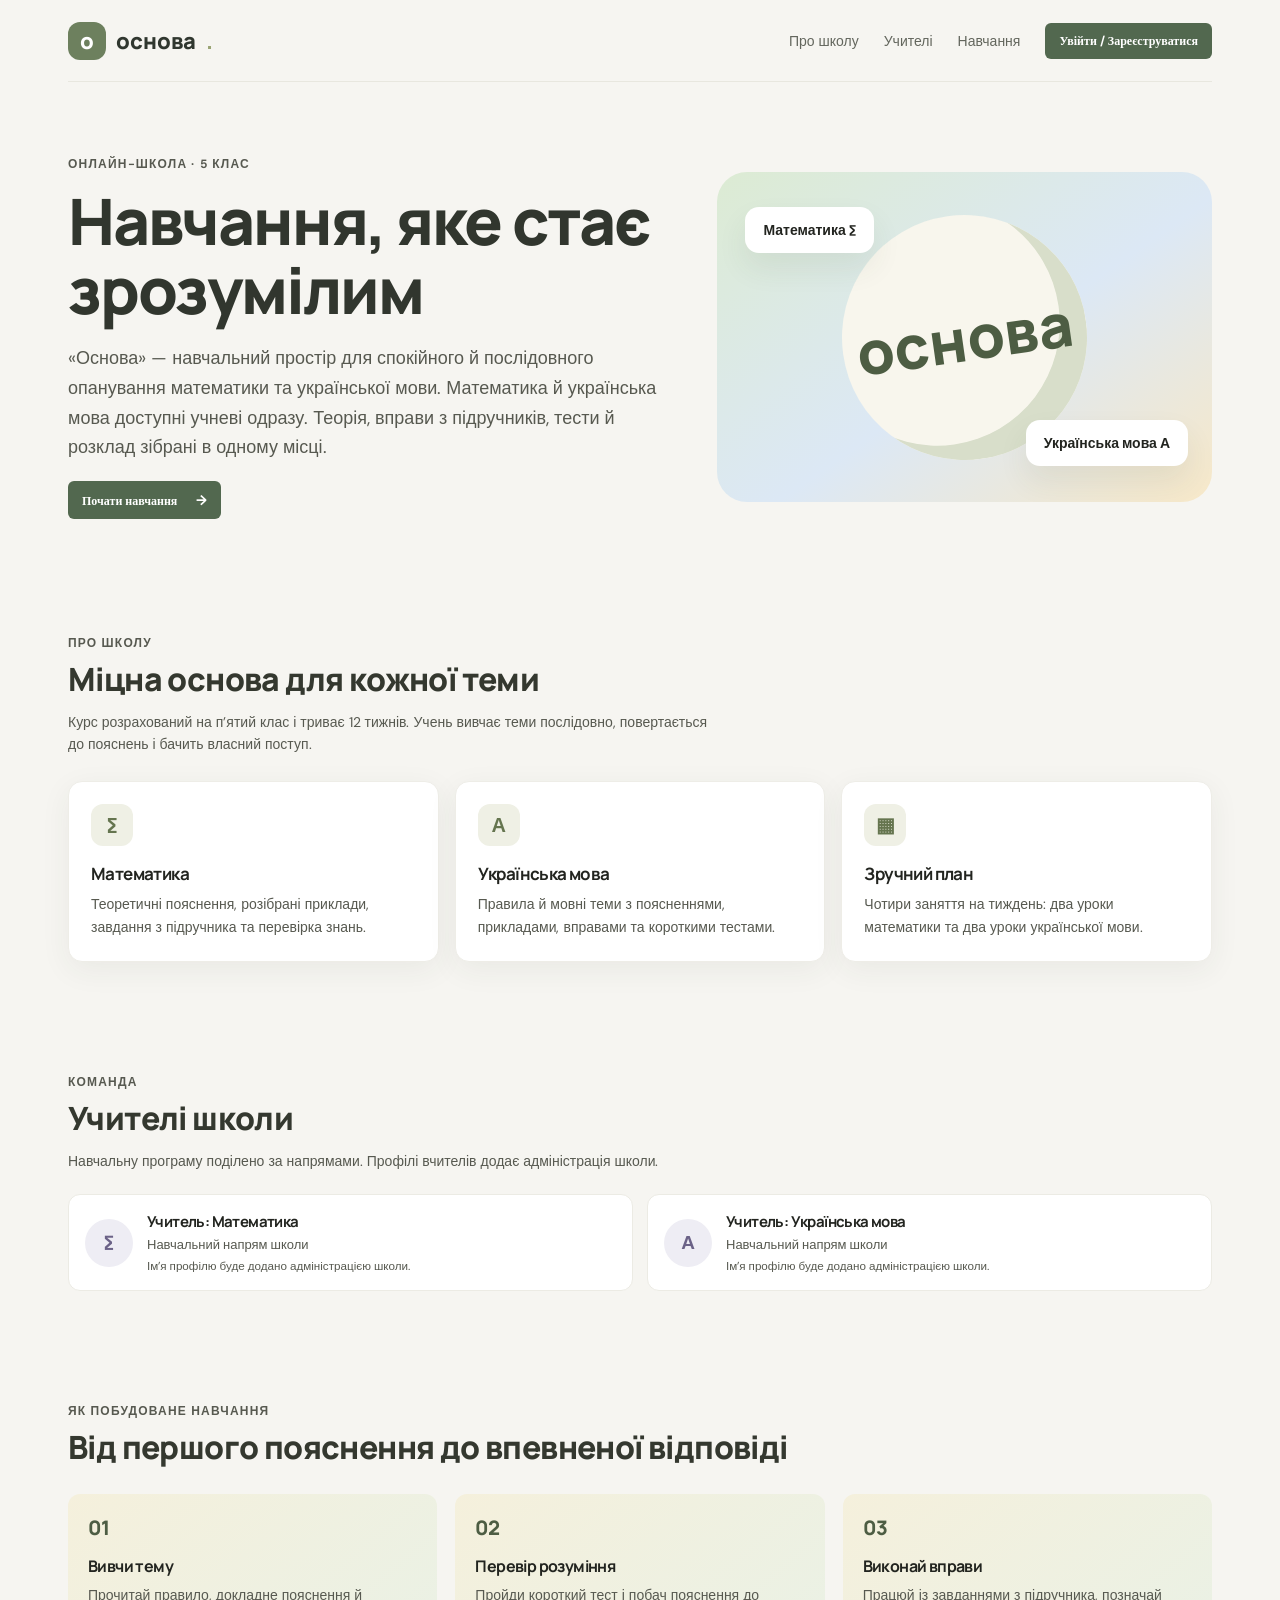
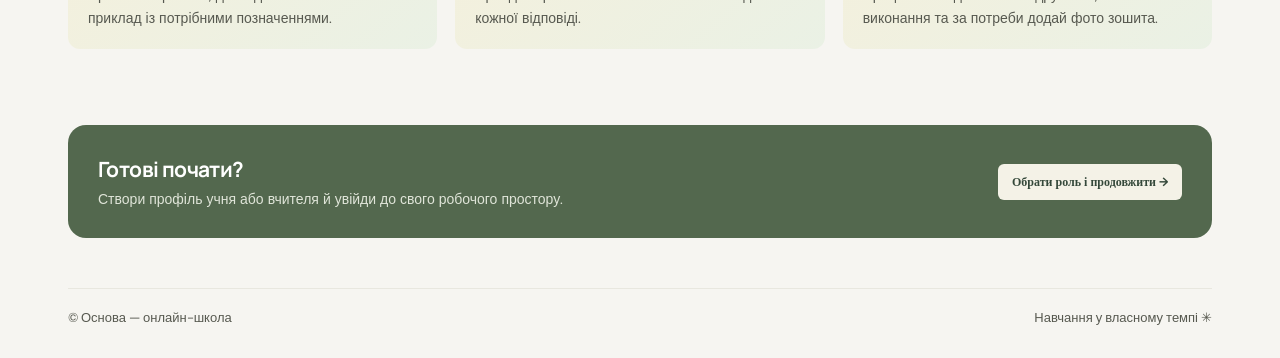
==== commit 77eec391: "Fix school site feedback and quiz UX" ====
--- a/index.html
+++ b/index.html
@@ -1,11 +1,11 @@
 <!doctype html>
 <html lang="uk"><head><meta charset="utf-8"><meta name="viewport" content="width=device-width,initial-scale=1"><meta name="theme-color" content="#f6f5f1"><title>Основа — онлайн-школа</title><link rel="preconnect" href="https://fonts.googleapis.com"><link rel="preconnect" href="https://fonts.gstatic.com" crossorigin><link href="https://fonts.googleapis.com/css2?family=DM+Sans:wght@400;500;600;700&family=Manrope:wght@400;500;600;700;800&display=swap" rel="stylesheet"><link rel="stylesheet" href="styles.css"><style>
-.public-site{max-width:1200px;padding:0 28px;margin:auto}.public-nav{height:82px;display:flex;align-items:center;justify-content:space-between;border-bottom:1px solid #e8e7df}.public-brand{display:flex;align-items:center;gap:10px;text-decoration:none;color:#30372f;font:800 22px Manrope}.public-brand-mark{background:#6d805e;color:#fff;width:38px;height:38px;border-radius:12px;display:grid;place-items:center}.public-links{display:flex;align-items:center;gap:25px}.public-links a{color:#63665d;text-decoration:none;font-size:14px}.public-hero{padding:74px 0 60px;display:grid;grid-template-columns:1.1fr .9fr;gap:45px;align-items:center}.public-hero h1{font:800 clamp(38px,5vw,64px)/1.08 Manrope;letter-spacing:-2px;margin:14px 0 20px;color:#31362e}.public-hero p{font-size:18px;line-height:1.65;color:#72746b;max-width:590px}.public-hero-art{min-height:330px;border-radius:30px;background:#e9ecdf;position:relative;overflow:hidden;display:grid;place-items:center}.public-orbit{width:245px;height:245px;border-radius:50%;background:#f8f6ed;box-shadow:inset -25px -18px #d8deca;display:grid;place-items:center;font:800 60px Manrope;color:#6c805d;transform:rotate(-8deg)}.public-bubble{position:absolute;background:#fff;border-radius:14px;padding:14px 18px;box-shadow:0 15px 30px #39452b15;font-weight:700}.public-bubble.one{top:35px;left:28px}.public-bubble.two{bottom:36px;right:24px}.public-section{padding:56px 0}.public-section h2{font:800 32px Manrope;margin:6px 0 10px;color:#34382f}.public-section-lead{color:#7a7b72;line-height:1.6;max-width:650px}.public-grid{display:grid;grid-template-columns:repeat(3,1fr);gap:16px;margin-top:25px}.public-card{background:#fff;border:1px solid #eeede7;border-radius:14px;padding:22px;box-shadow:var(--shadow)}.public-card .symbol{width:42px;height:42px;border-radius:12px;background:#eff0e5;color:#65754f;display:grid;place-items:center;font-size:20px;font-weight:800}.public-card h3{font:700 17px Manrope;margin:16px 0 8px}.public-card p{color:#7a7b72;font-size:14px;line-height:1.65;margin:0}.teacher-list{display:grid;grid-template-columns:repeat(2,1fr);gap:14px;margin-top:22px}.teacher-entry{display:flex;gap:14px;align-items:center;background:#fff;border:1px solid #ecebe4;border-radius:12px;padding:16px}.teacher-avatar{width:48px;height:48px;border-radius:50%;background:#eeedf4;color:#6b6287;display:grid;place-items:center;font-weight:800;font-size:19px}.teacher-entry h3{margin:0 0 4px;font-size:15px}.teacher-entry p{margin:0;color:#77796f;font-size:13px}.teacher-entry small{display:block;margin-top:5px;color:#8b8c82}.public-steps{counter-reset:steps;display:grid;grid-template-columns:repeat(3,1fr);gap:18px;margin-top:25px}.public-step{padding:20px;background:#eff0e7;border-radius:12px}.public-step:before{counter-increment:steps;content:'0' counter(steps);color:#7a8968;font:800 20px Manrope}.public-step h3{font-size:16px;margin:14px 0 7px}.public-step p{font-size:14px;line-height:1.6;color:#72746b;margin:0}.public-cta{display:flex;align-items:center;justify-content:space-between;gap:20px;background:#53684e;color:#fff;padding:30px;border-radius:18px;margin:20px 0 50px}.public-cta h2{color:#fff;margin:0 0 7px}.public-cta p{margin:0;color:#e0e5d9}.public-footer{padding:20px 0 32px;border-top:1px solid #e8e7df;color:#85867d;font-size:13px;display:flex;justify-content:space-between}.auth-modal{position:fixed;inset:0;background:#20261fcc;z-index:30;display:none;align-items:center;justify-content:center;padding:18px}.auth-modal.open{display:flex}.auth-box{position:relative;width:min(460px,100%);max-height:92vh;overflow:auto;background:#fbfaf7;border-radius:16px;padding:28px;box-shadow:0 25px 70px #0003}.auth-close{position:absolute;right:16px;top:12px;border:0;background:none;font-size:26px;color:#777;cursor:pointer}.auth-box h2{font:800 25px Manrope;margin:4px 30px 6px 0}.auth-box>p{color:#77796f;font-size:13px;line-height:1.5}.auth-tabs{display:grid;grid-template-columns:1fr 1fr;gap:8px;margin:19px 0}.auth-tabs button{border:1px solid #e3e3da;border-radius:8px;padding:10px;background:white;color:#67695f;cursor:pointer;font-weight:700}.auth-tabs button.active{background:#e9ece2;color:#425542}.auth-form{display:grid;gap:12px}.auth-form label{display:grid;gap:6px;color:#686a60;font-size:13px;font-weight:600}.auth-form input,.auth-form select{border:1px solid #e0dfd7;border-radius:8px;padding:12px;background:#fff;font:15px 'DM Sans';color:#333}.auth-submit{width:100%;margin-top:4px;justify-content:center}.auth-message{min-height:20px;color:#a45f3d;font-size:13px}.auth-note{margin-top:15px;padding:10px 12px;background:#f0efe8;border-radius:8px;color:#77796f;font-size:11px;line-height:1.5}.public-login{display:flex;gap:10px}.mobile-login{display:none}.public-login .button{white-space:nowrap}@media(max-width:760px){.mobile-login{display:flex}.public-links button{display:none}.public-site{padding:0 17px}.public-links{gap:12px}.public-links a{display:none}.public-hero{grid-template-columns:1fr;padding:45px 0 35px;gap:25px}.public-hero h1{font-size:42px;letter-spacing:-1px}.public-hero p{font-size:16px}.public-hero-art{min-height:240px}.public-grid,.public-steps{grid-template-columns:1fr}.teacher-list{grid-template-columns:1fr}.public-section{padding:36px 0}.public-section h2{font-size:26px}.public-cta{align-items:flex-start;flex-direction:column;padding:23px}.public-footer{gap:10px;flex-direction:column}.public-nav{height:68px}.public-brand{font-size:19px}.auth-box{padding:23px}}
+.public-site{max-width:1200px;padding:0 28px;margin:auto}.public-nav{height:82px;display:flex;align-items:center;justify-content:space-between;border-bottom:1px solid #e8e7df}.public-brand{display:flex;align-items:center;gap:10px;text-decoration:none;color:#30372f;font:800 22px Manrope}.public-brand-mark{background:#6d805e;color:#fff;width:38px;height:38px;border-radius:12px;display:grid;place-items:center}.public-links{display:flex;align-items:center;gap:25px}.public-links a{color:#63665d;text-decoration:none;font-size:14px}.public-hero{padding:74px 0 60px;display:grid;grid-template-columns:1.1fr .9fr;gap:45px;align-items:center}.public-hero h1{font:800 clamp(38px,5vw,64px)/1.08 Manrope;letter-spacing:-2px;margin:14px 0 20px;color:#31362e}.public-hero p{font-size:18px;line-height:1.65;color:#575950;max-width:590px}.public-hero-art{min-height:330px;border-radius:30px;background:linear-gradient(145deg,#dcebd3 0%,#dce8f5 55%,#f7e8c8 100%);position:relative;overflow:hidden;display:grid;place-items:center}.public-orbit{width:245px;height:245px;border-radius:50%;background:#f8f6ed;box-shadow:inset -25px -18px #d8deca;display:grid;place-items:center;font:800 60px Manrope;color:#4d5d43;transform:rotate(-8deg)}.public-bubble{position:absolute;background:#fff;border-radius:14px;padding:14px 18px;box-shadow:0 15px 30px #39452b15;font-weight:700}.public-bubble.one{top:35px;left:28px}.public-bubble.two{bottom:36px;right:24px}.public-section{padding:56px 0}.public-section h2{font:800 32px Manrope;margin:6px 0 10px;color:#34382f}.public-section-lead{color:#575950;line-height:1.6;max-width:650px}.public-grid{display:grid;grid-template-columns:repeat(3,1fr);gap:16px;margin-top:25px}.public-card{background:#fff;border:1px solid #eeede7;border-radius:14px;padding:22px;box-shadow:var(--shadow)}.public-card .symbol{width:42px;height:42px;border-radius:12px;background:#eff0e5;color:#65754f;display:grid;place-items:center;font-size:20px;font-weight:800}.public-card h3{font:700 17px Manrope;margin:16px 0 8px}.public-card p{color:#575950;font-size:14px;line-height:1.65;margin:0}.teacher-list{display:grid;grid-template-columns:repeat(2,1fr);gap:14px;margin-top:22px}.teacher-entry{display:flex;gap:14px;align-items:center;background:#fff;border:1px solid #ecebe4;border-radius:12px;padding:16px}.teacher-avatar{width:48px;height:48px;border-radius:50%;background:#eeedf4;color:#6b6287;display:grid;place-items:center;font-weight:800;font-size:19px}.teacher-entry h3{margin:0 0 4px;font-size:15px}.teacher-entry p{margin:0;color:#575950;font-size:13px}.teacher-entry small{display:block;margin-top:5px;color:#575950}.public-steps{counter-reset:steps;display:grid;grid-template-columns:repeat(3,1fr);gap:18px;margin-top:25px}.public-step{padding:20px;background:linear-gradient(140deg,#f5f0dc,#eaf1e5);border-radius:12px}.public-step:before{counter-increment:steps;content:'0' counter(steps);color:#4d5d43;font:800 20px Manrope}.public-step h3{font-size:16px;margin:14px 0 7px}.public-step p{font-size:14px;line-height:1.6;color:#575950;margin:0}.public-cta{display:flex;align-items:center;justify-content:space-between;gap:20px;background:#53684e;color:#fff;padding:30px;border-radius:18px;margin:20px 0 50px}.public-cta h2{color:#fff;margin:0 0 7px}.public-cta p{margin:0;color:#e0e5d9}.public-footer{padding:20px 0 32px;border-top:1px solid #e8e7df;color:#575950;font-size:13px;display:flex;justify-content:space-between}.auth-modal{position:fixed;inset:0;background:#20261fcc;z-index:30;display:none;align-items:center;justify-content:center;padding:18px}.auth-modal.open{display:flex}.auth-box{position:relative;width:min(460px,100%);max-height:92vh;overflow:auto;background:#fbfaf7;border-radius:16px;padding:28px;box-shadow:0 25px 70px #0003}.auth-close{position:absolute;right:16px;top:12px;border:0;background:none;font-size:26px;color:#575950;cursor:pointer}.auth-box h2{font:800 25px Manrope;margin:4px 30px 6px 0}.auth-box>p{color:#575950;font-size:13px;line-height:1.5}.auth-tabs{display:grid;grid-template-columns:1fr 1fr;gap:8px;margin:19px 0}.auth-tabs button{border:1px solid #e3e3da;border-radius:8px;padding:10px;background:white;color:#67695f;cursor:pointer;font-weight:700}.auth-tabs button.active{background:#e9ece2;color:#425542}.auth-form{display:grid;gap:12px}.auth-form label{display:grid;gap:6px;color:#686a60;font-size:13px;font-weight:600}.auth-form input,.auth-form select{border:1px solid #e0dfd7;border-radius:8px;padding:12px;background:#fff;font:15px 'DM Sans';color:#333}.auth-submit{width:100%;margin-top:4px;justify-content:center}.auth-message{min-height:20px;color:#84512f;font-size:13px}.auth-note{margin-top:15px;padding:10px 12px;background:#f0efe8;border-radius:8px;color:#575950;font-size:12px;line-height:1.5}.public-login{display:flex;gap:10px}.mobile-login{display:none}.public-login .button{white-space:nowrap}@media(max-width:760px){.mobile-login{display:flex}.public-links button{display:none}.public-site{padding:0 17px}.public-links{gap:12px}.public-links a{display:none}.public-hero{grid-template-columns:1fr;padding:45px 0 35px;gap:25px}.public-hero h1{font-size:42px;letter-spacing:-1px}.public-hero p{font-size:16px}.public-hero-art{min-height:240px}.public-grid,.public-steps{grid-template-columns:1fr}.teacher-list{grid-template-columns:1fr}.public-section{padding:36px 0}.public-section h2{font-size:26px}.public-cta{align-items:flex-start;flex-direction:column;padding:23px}.public-footer{gap:10px;flex-direction:column}.public-nav{height:68px}.public-brand{font-size:19px}.auth-box{padding:23px}}
 </style></head><body>
 <div class="public-site"><nav class="public-nav"><a class="public-brand" href="#top"><span class="public-brand-mark">о</span>основа<span style="color:#9aa474">.</span></a><div class="public-links"><a href="#about">Про школу</a><a href="#teachers">Учителі</a><a href="#program">Навчання</a><button class="button button-dark" data-open-auth>Увійти / Зареєструватися</button></div><div class="public-login mobile-login"><button class="button button-dark" data-open-auth>Увійти</button></div></nav>
 <main id="top"><section class="public-hero"><div><span class="eyebrow">ОНЛАЙН-ШКОЛА · 5 КЛАС</span><h1>Навчання, яке стає зрозумілим</h1><p>«Основа» — навчальний простір для спокійного й послідовного опанування математики та української мови. Математика й українська мова доступні учневі одразу. Теорія, вправи з підручників, тести й розклад зібрані в одному місці.</p><button class="button button-dark" data-open-auth>Почати навчання <span>→</span></button></div><div class="public-hero-art" aria-hidden="true"><div class="public-orbit">основа</div><span class="public-bubble one">Математика ∑</span><span class="public-bubble two">Українська мова А</span></div></section>
-<section class="public-section" id="about"><span class="eyebrow">ПРО ШКОЛУ</span><h2>Міцна основа для кожної теми</h2><p class="public-section-lead">Курс розрахований на п’ятий клас і триває 12 тижнів. Учень вивчає теми послідовно, повертається до пояснень і бачить власний поступ.</p><div class="public-grid"><article class="public-card"><span class="symbol">∑</span><h3>Математика</h3><p>Теоретичні пояснення, розібрані приклади, завдання з підручника та перевірка знань.</p></article><article class="public-card"><span class="symbol">А</span><h3>Українська мова</h3><p>Правила й мовні теми з поясненнями, прикладами, вправами та короткими тестами.</p></article><article class="public-card"><span class="symbol">▦</span><h3>Зручний план</h3><p>Чотири заняття на тиждень: дві математики та два уроки української мови.</p></article></div></section>
+<section class="public-section" id="about"><span class="eyebrow">ПРО ШКОЛУ</span><h2>Міцна основа для кожної теми</h2><p class="public-section-lead">Курс розрахований на п’ятий клас і триває 12 тижнів. Учень вивчає теми послідовно, повертається до пояснень і бачить власний поступ.</p><div class="public-grid"><article class="public-card"><span class="symbol">∑</span><h3>Математика</h3><p>Теоретичні пояснення, розібрані приклади, завдання з підручника та перевірка знань.</p></article><article class="public-card"><span class="symbol">А</span><h3>Українська мова</h3><p>Правила й мовні теми з поясненнями, прикладами, вправами та короткими тестами.</p></article><article class="public-card"><span class="symbol">▦</span><h3>Зручний план</h3><p>Чотири заняття на тиждень: два уроки математики та два уроки української мови.</p></article></div></section>
 <section class="public-section" id="teachers"><span class="eyebrow">КОМАНДА</span><h2>Учителі школи</h2><p class="public-section-lead">Навчальну програму поділено за напрямами. Профілі вчителів додає адміністрація школи.</p><div id="teacherRoster" class="teacher-list"></div></section>
 <section class="public-section" id="program"><span class="eyebrow">ЯК ПОБУДОВАНЕ НАВЧАННЯ</span><h2>Від першого пояснення до впевненої відповіді</h2><div class="public-steps"><article class="public-step"><h3>Вивчи тему</h3><p>Прочитай правило, докладне пояснення й приклад із потрібними позначеннями.</p></article><article class="public-step"><h3>Перевір розуміння</h3><p>Пройди короткий тест і побач пояснення до кожної відповіді.</p></article><article class="public-step"><h3>Виконай вправи</h3><p>Працюй із завданнями з підручника, позначай виконання та за потреби додай фото зошита.</p></article></div></section>
 <section class="public-cta"><div><h2>Готові почати?</h2><p>Створи профіль учня або вчителя й увійди до свого робочого простору.</p></div><button class="button button-light" data-open-auth>Обрати роль і продовжити →</button></section></main><footer class="public-footer"><span>© Основа — онлайн-школа</span><span>Навчання у власному темпі ✳</span></footer></div>
-<div class="auth-modal" id="authModal" aria-hidden="true"><section class="auth-box" role="dialog" aria-modal="true" aria-labelledby="authTitle"><button class="auth-close" type="button" aria-label="Закрити" data-close-auth>×</button><span class="eyebrow">ОСНОВА · ОСОБИСТИЙ ПРОСТІР</span><h2 id="authTitle">Раді бачити</h2><p>Обери роль, потім введи ім’я користувача та пароль. Учень одразу отримує доступ до всіх предметів курсу — обирати предмет під час реєстрації не потрібно.</p><div class="auth-tabs"><button type="button" class="active" data-role="student">Я учень</button><button type="button" data-role="teacher">Я вчитель</button></div><div class="auth-tabs auth-mode-tabs"><button type="button" class="active" data-mode="login">Увійти</button><button type="button" data-mode="register">Створити профіль</button></div><form id="authForm" class="auth-form"><label>Ім’я користувача<input id="authUsername" required autocomplete="username" placeholder="Наприклад, Марія Коваль"></label><label>Пароль<input id="authPassword" required type="password" minlength="8" autocomplete="current-password" placeholder="Не менше 8 символів"></label><button class="button button-dark auth-submit" id="authSubmit">Увійти</button><div class="auth-message" id="authMessage" role="status"></div></form><div class="auth-note">Тестові входи: учень — тест1 / тесттест; учитель — тест2 / тесттест. Профілі вчителів створює адміністрація. Дані демоверсії зберігаються в цьому браузері.</div></section></div><script src="auth.js"></script></body></html>+<div class="auth-modal" id="authModal" aria-hidden="true"><section class="auth-box" role="dialog" aria-modal="true" aria-labelledby="authTitle"><button class="auth-close" type="button" aria-label="Закрити" data-close-auth>×</button><span class="eyebrow">ОСНОВА · ОСОБИСТИЙ ПРОСТІР</span><h2 id="authTitle">Раді бачити</h2><p>Обери роль, потім введи ім’я користувача та пароль. Учень одразу отримує доступ до всіх предметів курсу — обирати предмет під час реєстрації не потрібно.</p><div class="auth-tabs"><button type="button" class="active" data-role="student">Я учень</button><button type="button" data-role="teacher">Я вчитель</button></div><div class="auth-tabs auth-mode-tabs"><button type="button" class="active" data-mode="login">Увійти</button><button type="button" data-mode="register">Створити профіль</button></div><form id="authForm" class="auth-form"><label>Ім’я користувача<input id="authUsername" required autocomplete="username" placeholder="Наприклад, Марія Коваль"></label><label>Пароль<input id="authPassword" required type="password" minlength="8" autocomplete="current-password" placeholder="Не менше 8 символів"></label><button class="button button-dark auth-submit" id="authSubmit">Увійти</button><div class="auth-message" id="authMessage" role="status"></div></form><div class="auth-note">Це демонстраційна версія. Профіль зберігається лише в цьому браузері. Не вводь справжні паролі чи особисті дані.</div></section></div><script src="auth.js"></script></body></html>
--- a/styles.css
+++ b/styles.css
@@ -1,27 +1,30 @@
-:root{--paper:#f6f5f1;--white:#fff;--ink:#22241f;--muted:#83847c;--line:#e9e8e1;--green:#4f6755;--green-dark:#324a39;--lime:#d9e58e;--orange:#f1a66f;--lav:#ddd9ee;--blue:#b9d5d6;--shadow:0 8px 30px #343b2910}*{box-sizing:border-box}body{margin:0;background:var(--paper);color:var(--ink);font-family:'DM Sans',sans-serif;font-size:14px}.app-shell{min-height:100vh}.sidebar{width:250px;background:#fbfaf7;border-right:1px solid var(--line);position:fixed;inset:0 auto 0 0;padding:32px 20px 18px;display:flex;flex-direction:column;z-index:5}.brand{display:flex;align-items:center;gap:9px;text-decoration:none;color:var(--ink);font:800 23px Manrope,sans-serif;letter-spacing:-1.3px;padding:0 7px}.brand-mark{width:29px;height:29px;border-radius:50%;background:var(--green);color:#e5ebbd;display:grid;place-items:center;font:800 21px Manrope;transform:rotate(-12deg)}.brand-dot{color:#d58153}.school-label,.eyebrow,.hero-kicker,.course-label{font-size:9px;font-weight:700;letter-spacing:1.2px;color:#8d8d83}.school-label{padding:47px 8px 13px}.main-nav{display:grid;gap:4px}.nav-item{border:0;background:transparent;text-align:left;padding:12px 10px;border-radius:8px;color:#66685f;font:500 13px 'DM Sans';display:flex;align-items:center;gap:12px;cursor:pointer;transition:.2s}.nav-item:hover{background:#f0efe9;color:var(--ink)}.nav-item.active{background:#edf0e6;color:#334839;font-weight:700}.nav-icon{width:19px;font-size:19px;text-align:center;font-family:Manrope}.nav-badge{margin-left:auto;background:#e5e6d7;border-radius:20px;padding:3px 7px;font-size:10px;color:#596346}.sidebar-bottom{margin-top:auto}.help-card{background:#f0efe8;border-radius:10px;padding:16px 14px;margin:0 1px 14px;position:relative}.help-spark{position:absolute;right:13px;top:10px;color:#9caa66;font-size:20px}.help-card strong{font-size:12px}.help-card p{font-size:11px;line-height:1.5;color:#7d7e74;margin:6px 0 12px}.help-card a{font-size:10px;color:var(--green);text-decoration:none;font-weight:700}.help-card a span{padding-left:3px}.profile-mini{width:100%;border:0;border-top:1px solid var(--line);padding:14px 2px 0;background:none;display:flex;align-items:center;text-align:left;gap:10px;cursor:pointer}.avatar{width:34px;height:34px;border-radius:50%;background:#dfc8b4;color:#624a36;display:grid;place-items:center;font-weight:700}.profile-copy{display:grid;gap:3px}.profile-copy strong{font-size:11px}.profile-copy small{font-size:10px;color:var(--muted)}.more{margin-left:auto;font-size:20px;color:#7c7e74}.main-content{margin-left:250px;padding:0 48px 30px;max-width:1530px}.topbar{height:71px;border-bottom:1px solid var(--line);display:flex;align-items:center;justify-content:space-between}.breadcrumb{font-size:11px;color:#85867d}.breadcrumb span{padding:0 9px;color:#c0c0b8}.breadcrumb b{font-weight:600;color:#40423c}.top-actions{display:flex;align-items:center;gap:17px}.top-date{font-size:10px;color:#85867d}.icon-button{position:relative;border:1px solid #e3e2da;background:transparent;border-radius:50%;width:31px;height:31px;font-size:16px;color:#5e6656;cursor:pointer}.icon-button i{position:absolute;width:5px;height:5px;border-radius:50%;background:#dc875f;right:5px;top:5px}.mobile-menu{display:none}.view{display:none;padding:38px 0 0;max-width:1080px;margin:auto}.view.active{display:block}.welcome-row{display:flex;justify-content:space-between;align-items:flex-end;margin-bottom:24px}.eyebrow{display:block}.live-dot{width:6px;height:6px;border-radius:50%;background:#94a16d;display:inline-block;margin:0 6px 1px 0}h1,h2,h3,p{margin-top:0}h1,h2,h3{font-family:Manrope,sans-serif;letter-spacing:-.6px}h1{font-size:33px;line-height:1.18;margin:8px 0 7px;font-weight:700}.wave{color:#d08962;font-size:23px}.lead{margin:0;color:#818278;font-size:12px;line-height:1.6}.streak{display:flex;align-items:center;gap:9px;background:#efeee8;border-radius:9px;padding:10px 13px;margin-bottom:2px}.streak-icon{font-size:23px;color:#c7885f}.streak strong,.streak small{display:block}.streak strong{font-size:12px}.streak small{font-size:9px;color:#85867d;margin-top:2px}.hero-card{background:var(--green);color:#f6f4e8;border-radius:12px;min-height:254px;position:relative;overflow:hidden;padding:28px 33px;display:flex;margin-bottom:38px}.hero-text{position:relative;z-index:2}.hero-kicker{color:#c8d2a5;font-size:9px}.hero-card h2{font-size:27px;line-height:1.22;margin:13px 0 8px;letter-spacing:-.8px}.hero-card p{color:#d4dbca;font-size:11px;margin:0 0 16px}.button{border:0;border-radius:6px;padding:10px 14px;font:700 10px 'DM Sans';cursor:pointer;transition:transform .2s,background .2s}.button:hover{transform:translateY(-1px)}.button-light{background:#f4f2e7;color:#34483a}.button span{margin-left:16px;font-size:14px}.hero-art{position:absolute;right:75px;top:-34px;width:380px;height:340px}.sun{width:180px;height:180px;border-radius:50%;background:#c3d38c;position:absolute;top:33px;right:55px;opacity:.95}.art-orbit{position:absolute;width:248px;height:248px;border:1px solid #e5e9c366;border-radius:50%;top:0;right:21px;transform:rotate(-22deg) scaleY(.67)}.art-book{position:absolute;right:90px;bottom:44px;width:145px;height:86px;transform:rotate(-9deg);display:flex;filter:drop-shadow(8px 12px 8px #17221c55)}.art-book div:first-child{background:#e5d9bc;width:50%;border-radius:4px 0 0 5px;border-right:2px solid #a79e86;transform:skewY(7deg)}.art-book div:nth-child(2){background:#f4eddb;width:50%;border-radius:0 4px 5px 0;transform:skewY(-7deg)}.art-book:after{content:'Aa';position:absolute;right:20px;top:22px;color:#526554;font:700 19px Manrope}.art-book:before{content:'';position:absolute;left:16px;top:23px;width:33px;height:2px;background:#909e7a;box-shadow:0 8px #909e7a,0 16px #909e7a}.art-note{position:absolute;font:700 11px Manrope;line-height:1.4;color:#43513e}.note-one{right:10px;top:116px;transform:rotate(9deg)}.note-two{right:227px;top:179px;color:#ecddbd;font-size:10px;transform:rotate(-9deg)}.hero-stamp{position:absolute;right:26px;top:22px;border:1px solid #e8e8d188;border-radius:50%;width:47px;height:47px;display:grid;place-items:center;text-align:center;font-size:8px;line-height:1.1;color:#e4e6c7;transform:rotate(12deg)}.section-heading,.panel-heading{display:flex;justify-content:space-between;align-items:end}.section-heading{margin-bottom:15px}.section-heading h2,.panel-heading h2{font-size:17px;margin:5px 0 0}.text-link{color:#526451;background:none;border:0;font:700 10px 'DM Sans';cursor:pointer}.text-link span{font-size:15px;padding-left:7px}.course-grid{display:grid;grid-template-columns:1fr 1fr;gap:14px}.course-card{position:relative;overflow:hidden;border-radius:10px;padding:17px 18px 15px;min-height:192px;background:#edeadf}.course-card.language{background:#e9e8ef}.course-top{display:flex;align-items:center;gap:9px}.subject-icon{width:29px;height:29px;border-radius:8px;background:#f8f5eb;display:grid;place-items:center;color:#647758;font:700 16px Manrope}.language .subject-icon{background:#f7f5fa;color:#696181}.course-label{font-size:8px;color:#838276}.dots{margin-left:auto;border:0;background:none;color:#727369;font-size:18px;letter-spacing:2px;cursor:pointer}.course-card h3{font-size:16px;line-height:1.36;margin:14px 0 12px}.progress-caption{display:flex;justify-content:space-between;color:#787a70;font-size:9px;margin-bottom:5px;max-width:72%}.progress-track{height:4px;border-radius:4px;background:#d9d7cb;max-width:72%;overflow:hidden}.progress-track span{height:100%;display:block;background:#738564;border-radius:4px}.language .progress-track span{background:#8d87a8}.course-continue{border:0;background:none;padding:12px 0 0;color:#4f6652;font:700 9px 'DM Sans';cursor:pointer}.course-continue span{font-size:14px;padding-left:9px}.card-doodle{position:absolute;right:20px;bottom:37px;color:#a3a082;font:italic 11px Manrope;transform:rotate(-10deg)}.language-doodle{position:absolute;right:14px;bottom:40px;color:#9892ad;font:italic 9px Manrope;transform:rotate(-9deg)}.lower-grid{display:grid;grid-template-columns:1.15fr .85fr;gap:14px;margin-top:17px}.panel{background:#fff;border:1px solid #edede7;border-radius:10px;padding:17px 18px 10px;box-shadow:var(--shadow)}.panel-heading{margin-bottom:13px}.panel-heading h2{font-size:15px}.panel-heading .eyebrow{font-size:8px}.task-row{display:flex;align-items:center;gap:10px;min-height:55px;border-top:1px solid #f0efe9}.task-subject{width:29px;height:29px;border-radius:7px;display:grid;place-items:center;font:700 14px Manrope}.subject-math{color:#667951;background:#f0f1e6}.subject-ua{color:#6b6287;background:#eeedf4}.task-info{display:grid;gap:4px;min-width:0}.task-info strong{font-size:10px;white-space:nowrap;overflow:hidden;text-overflow:ellipsis}.task-info small{font-size:9px;color:#88897f}.due{margin-left:auto;color:#73756b;background:#f3f2ed;padding:5px 7px;border-radius:4px;font-size:8px;white-space:nowrap}.due.urgent{color:#a45f3d;background:#f8ece3}.arrow-button,.calendar-button{border:0;background:transparent;color:#7b8171;font-size:16px;cursor:pointer}.calendar-button{border:1px solid #e8e7df;width:28px;height:28px;border-radius:50%;font-size:12px}.next-class{display:flex;align-items:center;gap:11px;padding:8px 0 13px}.class-date{width:37px;height:42px;background:#f0efe8;border-radius:6px;text-align:center;display:grid;align-content:center;gap:1px}.class-date strong{font:700 18px Manrope}.class-date small{font-size:8px;color:#85867d}.class-line{height:33px;width:2px;background:#899877;border-radius:2px}.class-info{display:grid;gap:4px}.class-time{font-size:8px;letter-spacing:.6px;color:#818379}.class-info strong{font-size:10px}.class-info small{font-size:9px;color:#84857c}.week-note{border-top:1px solid #f0efe9;padding:11px 0 4px;color:#818279;font-size:8px}.week-note span{color:#9ba46c;padding-right:5px}.footer-note{font-size:9px;color:#97988f;padding:22px 2px 5px}.footer-note span{float:right}.page-heading{display:flex;justify-content:space-between;align-items:flex-end;margin:5px 0 25px}.page-heading h1{margin:7px 0}.filter-row{display:flex;gap:7px;border-bottom:1px solid var(--line);padding-bottom:14px;margin-bottom:18px;overflow:auto}.filter-chip{white-space:nowrap;border:1px solid #e6e5de;background:transparent;border-radius:20px;padding:8px 12px;font:500 10px 'DM Sans';color:#77786f;cursor:pointer}.filter-chip span{font-size:9px;margin-left:5px;color:#a0a095}.filter-chip.selected{background:#e9ece2;border-color:#e9ece2;color:#425542;font-weight:700}.lesson-list,.task-list{display:grid;gap:10px}.lesson-card,.homework-card{background:#fff;border:1px solid #eeede7;border-radius:10px;padding:15px 17px;display:flex;align-items:center;gap:14px;box-shadow:var(--shadow)}.lesson-index{width:43px;height:43px;border-radius:9px;display:grid;place-items:center;font:700 15px Manrope;flex:none}.tone-math{background:#eff0e5;color:#65754f}.tone-ua{background:#eeedf4;color:#6f668b}.lesson-copy,.homework-copy{flex:1;min-width:0}.lesson-meta,.homework-meta{display:flex;align-items:center;gap:8px;color:#898a80;font-size:9px;margin-bottom:5px}.lesson-copy h3,.homework-copy h3{font-size:13px;margin:0 0 4px}.lesson-copy p,.homework-copy p{font-size:10px;color:#85867c;margin:0;line-height:1.5}.pill{font-size:8px;letter-spacing:.3px;border-radius:20px;padding:4px 7px;background:#f1f0ea;color:#77796f}.pill-complete{background:#edf1e4;color:#65764b}.pill-due{background:#f8ece3;color:#a05c3c}.lesson-open{border:1px solid #e7e6de;border-radius:6px;background:#fff;color:#52644f;padding:8px 11px;font:700 9px 'DM Sans';cursor:pointer;white-space:nowrap}.lesson-open:hover{background:#f3f5ec}.homework-count{display:grid;text-align:right;gap:2px}.homework-count strong{font:700 25px Manrope;color:#566950}.homework-count span{font-size:9px;color:#85867d}.task-checkbox{width:24px;height:24px;border:1px solid #d8d9ce;border-radius:50%;background:#fff;color:transparent;display:grid;place-items:center;cursor:pointer;flex:none;font-size:12px}.task-checkbox.checked{background:#6d805e;border-color:#6d805e;color:white}.homework-card.is-done{opacity:.68}.homework-card.is-done h3{text-decoration:line-through}.task-deadline{font-size:9px;color:#8a8b81;white-space:nowrap}.note-banner{display:flex;align-items:center;gap:12px;background:#eeefe5;border-radius:9px;padding:13px 15px;margin-top:17px}.note-banner>span{font-size:22px;color:#9ca777}.note-banner strong{font-size:10px}.note-banner p{font-size:9px;color:#828379;margin:4px 0 0}.note-banner .text-link{margin-left:auto;white-space:nowrap}.schedule-week{background:#fff;border:1px solid #edede7;border-radius:10px;padding:17px 20px;box-shadow:var(--shadow)}.week-title{font-size:9px;letter-spacing:.7px;color:#85867d;display:flex;justify-content:space-between;padding-bottom:13px;border-bottom:1px solid #f0efe9}.week-legend{letter-spacing:0}.week-legend i{width:6px;height:6px;display:inline-block;background:#7d8d67;border-radius:50%;margin-right:5px}.schedule-day{display:grid;grid-template-columns:45px 1fr;min-height:65px;align-items:center;border-bottom:1px solid #f1f0eb}.schedule-day:last-child{border:0}.day-date{display:grid;justify-items:center;gap:3px;color:#aaa99f}.day-date strong{font-size:8px;letter-spacing:.5px}.day-date span{font:600 13px Manrope;color:#53554e}.day-date.today-date span{background:#667959;color:white;width:24px;height:24px;display:grid;place-items:center;border-radius:50%}.day-empty{font-size:10px;color:#a0a097;padding-left:15px}.schedule-event{display:flex;align-items:center;gap:12px;padding:10px 13px;background:#f5f6ef;border-radius:7px}.event-time{font-size:9px;color:#787a70;white-space:nowrap}.event-color{width:3px;height:29px;border-radius:3px;background:#87966d}.ua-color{background:#918ba9}.schedule-event div{display:grid;gap:4px}.schedule-event strong{font-size:10px}.schedule-event small{font-size:9px;color:#828379}.event-tag{margin-left:auto;font-size:7px;letter-spacing:.5px;color:#687856;background:#e7ebde;padding:5px 7px;border-radius:3px}.schedule-footnote{font-size:9px;color:#92938a;margin:12px 2px}.toast{position:fixed;bottom:22px;left:50%;transform:translate(-50%,15px);background:#303e31;color:white;padding:11px 16px;border-radius:7px;font-size:11px;opacity:0;pointer-events:none;transition:.25s;z-index:20;box-shadow:var(--shadow)}.toast.show{opacity:1;transform:translate(-50%,0)}.lesson-modal{position:fixed;inset:0;display:none;z-index:15;align-items:center;justify-content:center;padding:20px}.lesson-modal.open{display:flex}.modal-backdrop{position:absolute;inset:0;background:#20261fcc;backdrop-filter:blur(3px)}.modal-card{width:min(560px,100%);max-height:85vh;overflow:auto;position:relative;background:#fbfaf7;border-radius:12px;padding:32px;box-shadow:0 25px 70px #0003}.modal-close{position:absolute;right:18px;top:15px;border:0;background:none;font-size:24px;color:#777;cursor:pointer}.modal-card h2{font-size:24px;margin:8px 28px 17px 0}.modal-body{font-size:12px;line-height:1.75;color:#62645b}.modal-body h3{font-size:14px;color:#31352e;margin:18px 0 7px}.modal-body .formula{font:700 17px Manrope;text-align:center;background:#eff0e7;padding:14px;border-radius:7px;color:#4b604b;margin:14px 0}.modal-body li{margin:5px 0}.modal-footer{border-top:1px solid var(--line);padding-top:16px;margin-top:23px;display:flex;align-items:center;justify-content:space-between;color:#85867d;font-size:9px}.button-dark{background:#52684f;color:#fff}.empty-state{text-align:center;padding:35px;color:#888;font-size:11px}
+:root{--paper:#f6f5f1;--white:#fff;--ink:#22241f;--muted:#575950;--line:#e9e8e1;--green:#4f6755;--green-dark:#324a39;--lime:#d9e58e;--orange:#f1a66f;--lav:#ddd9ee;--blue:#b9d5d6;--shadow:0 8px 30px #343b2910}*{box-sizing:border-box}body{margin:0;background:var(--paper);color:var(--ink);font-family:'DM Sans',sans-serif;font-size:14px}.app-shell{min-height:100vh}.sidebar{width:250px;background:#fbfaf7;border-right:1px solid var(--line);position:fixed;inset:0 auto 0 0;padding:32px 20px 18px;display:flex;flex-direction:column;z-index:5}.brand{display:flex;align-items:center;gap:9px;text-decoration:none;color:var(--ink);font:800 23px Manrope,sans-serif;letter-spacing:-1.3px;padding:0 7px}.brand-mark{width:29px;height:29px;border-radius:50%;background:var(--green);color:#e5ebbd;display:grid;place-items:center;font:800 21px Manrope;transform:rotate(-12deg)}.brand-dot{color:#d58153}.school-label,.eyebrow,.hero-kicker,.course-label{font-size:12px;font-weight:700;letter-spacing:1.2px;color:#575950}.school-label{padding:47px 8px 13px}.main-nav{display:grid;gap:4px}.nav-item{border:0;background:transparent;text-align:left;padding:12px 10px;border-radius:8px;color:#66685f;font:500 13px 'DM Sans';display:flex;align-items:center;gap:12px;cursor:pointer;transition:.2s}.nav-item:hover{background:#f0efe9;color:var(--ink)}.nav-item.active{background:#edf0e6;color:#334839;font-weight:700}.nav-icon{width:19px;font-size:19px;text-align:center;font-family:Manrope}.nav-badge{margin-left:auto;background:#e5e6d7;border-radius:20px;padding:3px 7px;font-size:12px;color:#596346}.sidebar-bottom{margin-top:auto}.help-card{background:#f0efe8;border-radius:10px;padding:16px 14px;margin:0 1px 14px;position:relative}.help-spark{position:absolute;right:13px;top:10px;color:#9caa66;font-size:20px}.help-card strong{font-size:12px}.help-card p{font-size:12px;line-height:1.5;color:#575950;margin:6px 0 12px}.help-card a{font-size:12px;color:var(--green);text-decoration:none;font-weight:700}.help-card a span{padding-left:3px}.profile-mini{width:100%;border:0;border-top:1px solid var(--line);padding:14px 2px 0;background:none;display:flex;align-items:center;text-align:left;gap:10px;cursor:pointer}.avatar{width:34px;height:34px;border-radius:50%;background:#dfc8b4;color:#624a36;display:grid;place-items:center;font-weight:700}.profile-copy{display:grid;gap:3px}.profile-copy strong{font-size:12px}.profile-copy small{font-size:12px;color:var(--muted)}.more{margin-left:auto;font-size:20px;color:#575950}.main-content{margin-left:250px;padding:0 48px 30px;max-width:1530px}.topbar{height:71px;border-bottom:1px solid var(--line);display:flex;align-items:center;justify-content:space-between}.breadcrumb{font-size:12px;color:#575950}.breadcrumb span{padding:0 9px;color:#c0c0b8}.breadcrumb b{font-weight:600;color:#40423c}.top-actions{display:flex;align-items:center;gap:17px}.top-date{font-size:12px;color:#575950}.icon-button{position:relative;border:1px solid #e3e2da;background:transparent;border-radius:50%;width:31px;height:31px;font-size:16px;color:#5e6656;cursor:pointer}.icon-button i{position:absolute;width:5px;height:5px;border-radius:50%;background:#dc875f;right:5px;top:5px}.mobile-menu{display:none}.view{display:none;padding:38px 0 0;max-width:1080px;margin:auto}.view.active{display:block}.welcome-row{display:flex;justify-content:space-between;align-items:flex-end;margin-bottom:24px}.eyebrow{display:block}.live-dot{width:6px;height:6px;border-radius:50%;background:#94a16d;display:inline-block;margin:0 6px 1px 0}h1,h2,h3,p{margin-top:0}h1,h2,h3{font-family:Manrope,sans-serif;letter-spacing:-.6px}h1{font-size:33px;line-height:1.18;margin:8px 0 7px;font-weight:700}.wave{color:#d08962;font-size:23px}.lead{margin:0;color:#575950;font-size:12px;line-height:1.6}.streak{display:flex;align-items:center;gap:9px;background:#efeee8;border-radius:9px;padding:10px 13px;margin-bottom:2px}.streak-icon{font-size:23px;color:#c7885f}.streak strong,.streak small{display:block}.streak strong{font-size:12px}.streak small{font-size:12px;color:#575950;margin-top:2px}.hero-card{background:var(--green);color:#f6f4e8;border-radius:12px;min-height:254px;position:relative;overflow:hidden;padding:28px 33px;display:flex;margin-bottom:38px}.hero-text{position:relative;z-index:2}.hero-kicker{color:#c8d2a5;font-size:12px}.hero-card h2{font-size:27px;line-height:1.22;margin:13px 0 8px;letter-spacing:-.8px}.hero-card p{color:#d4dbca;font-size:12px;margin:0 0 16px}.button{border:0;border-radius:6px;padding:10px 14px;font:700 12px 'DM Sans';cursor:pointer;transition:transform .2s,background .2s}.button:hover{transform:translateY(-1px)}.button-light{background:#f4f2e7;color:#34483a}.button span{margin-left:16px;font-size:14px}.hero-art{position:absolute;right:75px;top:-34px;width:380px;height:340px}.sun{width:180px;height:180px;border-radius:50%;background:#c3d38c;position:absolute;top:33px;right:55px;opacity:.95}.art-orbit{position:absolute;width:248px;height:248px;border:1px solid #e5e9c366;border-radius:50%;top:0;right:21px;transform:rotate(-22deg) scaleY(.67)}.art-book{position:absolute;right:90px;bottom:44px;width:145px;height:86px;transform:rotate(-9deg);display:flex;filter:drop-shadow(8px 12px 8px #17221c55)}.art-book div:first-child{background:#e5d9bc;width:50%;border-radius:4px 0 0 5px;border-right:2px solid #a79e86;transform:skewY(7deg)}.art-book div:nth-child(2){background:#f4eddb;width:50%;border-radius:0 4px 5px 0;transform:skewY(-7deg)}.art-book:after{content:'Aa';position:absolute;right:20px;top:22px;color:#526554;font:700 19px Manrope}.art-book:before{content:'';position:absolute;left:16px;top:23px;width:33px;height:2px;background:#909e7a;box-shadow:0 8px #909e7a,0 16px #909e7a}.art-note{position:absolute;font:700 12px Manrope;line-height:1.4;color:#43513e}.note-one{right:10px;top:116px;transform:rotate(9deg)}.note-two{right:227px;top:179px;color:#ecddbd;font-size:12px;transform:rotate(-9deg)}.hero-stamp{position:absolute;right:26px;top:22px;border:1px solid #e8e8d188;border-radius:50%;width:47px;height:47px;display:grid;place-items:center;text-align:center;font-size:12px;line-height:1.1;color:#e4e6c7;transform:rotate(12deg)}.section-heading,.panel-heading{display:flex;justify-content:space-between;align-items:end}.section-heading{margin-bottom:15px}.section-heading h2,.panel-heading h2{font-size:17px;margin:5px 0 0}.text-link{color:#526451;background:none;border:0;font:700 12px 'DM Sans';cursor:pointer}.text-link span{font-size:15px;padding-left:7px}.course-grid{display:grid;grid-template-columns:1fr 1fr;gap:14px}.course-card{position:relative;overflow:hidden;border-radius:10px;padding:17px 18px 15px;min-height:192px;background:#edeadf}.course-card.language{background:#e9e8ef}.course-top{display:flex;align-items:center;gap:9px}.subject-icon{width:29px;height:29px;border-radius:8px;background:#f8f5eb;display:grid;place-items:center;color:#647758;font:700 16px Manrope}.language .subject-icon{background:#f7f5fa;color:#696181}.course-label{font-size:12px;color:#575950}.dots{margin-left:auto;border:0;background:none;color:#727369;font-size:18px;letter-spacing:2px;cursor:pointer}.course-card h3{font-size:16px;line-height:1.36;margin:14px 0 12px}.progress-caption{display:flex;justify-content:space-between;color:#575950;font-size:12px;margin-bottom:5px;max-width:72%}.progress-track{height:4px;border-radius:4px;background:#d9d7cb;max-width:72%;overflow:hidden}.progress-track span{height:100%;display:block;background:#738564;border-radius:4px}.language .progress-track span{background:#8d87a8}.course-continue{border:0;background:none;padding:12px 0 0;color:#4f6652;font:700 12px 'DM Sans';cursor:pointer}.course-continue span{font-size:14px;padding-left:9px}.card-doodle{position:absolute;right:20px;bottom:37px;color:#a3a082;font:italic 12px Manrope;transform:rotate(-10deg)}.language-doodle{position:absolute;right:14px;bottom:40px;color:#9892ad;font:italic 12px Manrope;transform:rotate(-9deg)}.lower-grid{display:grid;grid-template-columns:1.15fr .85fr;gap:14px;margin-top:17px}.panel{background:#fff;border:1px solid #edede7;border-radius:10px;padding:17px 18px 10px;box-shadow:var(--shadow)}.panel-heading{margin-bottom:13px}.panel-heading h2{font-size:15px}.panel-heading .eyebrow{font-size:12px}.task-row{display:flex;align-items:center;gap:10px;min-height:55px;border-top:1px solid #f0efe9}.task-subject{width:29px;height:29px;border-radius:7px;display:grid;place-items:center;font:700 14px Manrope}.subject-math{color:#4d5d43;background:#f0f1e6}.subject-ua{color:#6b6287;background:#eeedf4}.task-info{display:grid;gap:4px;min-width:0}.task-info strong{font-size:12px;white-space:nowrap;overflow:hidden;text-overflow:ellipsis}.task-info small{font-size:12px;color:#575950}.due{margin-left:auto;color:#575950;background:#f3f2ed;padding:5px 7px;border-radius:4px;font-size:12px;white-space:nowrap}.due.urgent{color:#a45f3d;background:#f8ece3}.arrow-button,.calendar-button{border:0;background:transparent;color:#575950;font-size:16px;cursor:pointer}.calendar-button{border:1px solid #e8e7df;width:28px;height:28px;border-radius:50%;font-size:12px}.next-class{display:flex;align-items:center;gap:11px;padding:8px 0 13px}.class-date{width:37px;height:42px;background:#f0efe8;border-radius:6px;text-align:center;display:grid;align-content:center;gap:1px}.class-date strong{font:700 18px Manrope}.class-date small{font-size:12px;color:#575950}.class-line{height:33px;width:2px;background:#899877;border-radius:2px}.class-info{display:grid;gap:4px}.class-time{font-size:12px;letter-spacing:.6px;color:#575950}.class-info strong{font-size:12px}.class-info small{font-size:12px;color:#575950}.week-note{border-top:1px solid #f0efe9;padding:11px 0 4px;color:#818279;font-size:12px}.week-note span{color:#9ba46c;padding-right:5px}.footer-note{font-size:12px;color:#575950;padding:22px 2px 5px}.footer-note span{float:right}.page-heading{display:flex;justify-content:space-between;align-items:flex-end;margin:5px 0 25px}.page-heading h1{margin:7px 0}.filter-row{display:flex;gap:7px;border-bottom:1px solid var(--line);padding-bottom:14px;margin-bottom:18px;overflow:auto}.filter-chip{white-space:nowrap;border:1px solid #e6e5de;background:transparent;border-radius:20px;padding:8px 12px;font:500 12px 'DM Sans';color:#575950;cursor:pointer}.filter-chip span{font-size:12px;margin-left:5px;color:#575950}.filter-chip.selected{background:#e9ece2;border-color:#e9ece2;color:#425542;font-weight:700}.lesson-list,.task-list{display:grid;gap:10px}.lesson-card,.homework-card{background:#fff;border:1px solid #eeede7;border-radius:10px;padding:15px 17px;display:flex;align-items:center;gap:14px;box-shadow:var(--shadow)}.lesson-index{width:43px;height:43px;border-radius:9px;display:grid;place-items:center;font:700 15px Manrope;flex:none}.tone-math{background:#eff0e5;color:#65754f}.tone-ua{background:#eeedf4;color:#6f668b}.lesson-copy,.homework-copy{flex:1;min-width:0}.lesson-meta,.homework-meta{display:flex;align-items:center;gap:8px;color:#575950;font-size:12px;margin-bottom:5px}.lesson-copy h3,.homework-copy h3{font-size:13px;margin:0 0 4px}.lesson-copy p,.homework-copy p{font-size:12px;color:#575950;margin:0;line-height:1.5}.pill{font-size:12px;letter-spacing:.3px;border-radius:20px;padding:4px 7px;background:#f1f0ea;color:#77796f}.pill-complete{background:#edf1e4;color:#65764b}.pill-due{background:#f8ece3;color:#a05c3c}.lesson-open{border:1px solid #e7e6de;border-radius:6px;background:#fff;color:#52644f;padding:8px 11px;font:700 12px 'DM Sans';cursor:pointer;white-space:nowrap}.lesson-open:hover{background:#f3f5ec}.homework-count{display:grid;text-align:right;gap:2px}.homework-count strong{font:700 25px Manrope;color:#566950}.homework-count span{font-size:12px;color:#575950}.task-checkbox{width:24px;height:24px;border:1px solid #d8d9ce;border-radius:50%;background:#fff;color:transparent;display:grid;place-items:center;cursor:pointer;flex:none;font-size:12px}.task-checkbox.checked{background:#6d805e;border-color:#4d5d43;color:white}.homework-card.is-done{opacity:.68}.homework-card.is-done h3{text-decoration:line-through}.task-deadline{font-size:12px;color:#575950;white-space:nowrap}.note-banner{display:flex;align-items:center;gap:12px;background:#eeefe5;border-radius:9px;padding:13px 15px;margin-top:17px}.note-banner>span{font-size:22px;color:#9ca777}.note-banner strong{font-size:12px}.note-banner p{font-size:12px;color:#575950;margin:4px 0 0}.note-banner .text-link{margin-left:auto;white-space:nowrap}.schedule-week{background:#fff;border:1px solid #edede7;border-radius:10px;padding:17px 20px;box-shadow:var(--shadow)}.week-title{font-size:12px;letter-spacing:.7px;color:#575950;display:flex;justify-content:space-between;padding-bottom:13px;border-bottom:1px solid #f0efe9}.week-legend{letter-spacing:0}.week-legend i{width:6px;height:6px;display:inline-block;background:#7d8d67;border-radius:50%;margin-right:5px}.schedule-day{display:grid;grid-template-columns:45px 1fr;min-height:65px;align-items:center;border-bottom:1px solid #f1f0eb}.schedule-day:last-child{border:0}.day-date{display:grid;justify-items:center;gap:3px;color:#575950}.day-date strong{font-size:12px;letter-spacing:.5px}.day-date span{font:600 13px Manrope;color:#53554e}.day-date.today-date span{background:#667959;color:white;width:24px;height:24px;display:grid;place-items:center;border-radius:50%}.day-empty{font-size:12px;color:#575950;padding-left:15px}.schedule-event{display:flex;align-items:center;gap:12px;padding:10px 13px;background:#f5f6ef;border-radius:7px}.event-time{font-size:12px;color:#575950;white-space:nowrap}.event-color{width:3px;height:29px;border-radius:3px;background:#87966d}.ua-color{background:#918ba9}.schedule-event div{display:grid;gap:4px}.schedule-event strong{font-size:12px}.schedule-event small{font-size:12px;color:#575950}.event-tag{margin-left:auto;font-size:12px;letter-spacing:.5px;color:#4d5d43;background:#e7ebde;padding:5px 7px;border-radius:3px}.schedule-footnote{font-size:12px;color:#575950;margin:12px 2px}.toast{position:fixed;bottom:22px;left:50%;transform:translate(-50%,15px);background:#303e31;color:white;padding:11px 16px;border-radius:7px;font-size:12px;opacity:0;pointer-events:none;transition:.25s;z-index:20;box-shadow:var(--shadow)}.toast.show{opacity:1;transform:translate(-50%,0)}.lesson-modal{position:fixed;inset:0;display:none;z-index:15;align-items:center;justify-content:center;padding:20px}.lesson-modal.open{display:flex}.modal-backdrop{position:absolute;inset:0;background:#20261fcc;backdrop-filter:blur(3px)}.modal-card{width:min(560px,100%);max-height:85vh;overflow:auto;position:relative;background:#fbfaf7;border-radius:12px;padding:32px;box-shadow:0 25px 70px #0003}.modal-close{position:absolute;right:18px;top:15px;border:0;background:none;font-size:24px;color:#575950;cursor:pointer}.modal-card h2{font-size:24px;margin:8px 28px 17px 0}.modal-body{font-size:12px;line-height:1.75;color:#62645b}.modal-body h3{font-size:14px;color:#31352e;margin:18px 0 7px}.modal-body .formula{font:700 17px Manrope;text-align:center;background:#eff0e7;padding:14px;border-radius:7px;color:#4b604b;margin:14px 0}.modal-body li{margin:5px 0}.modal-footer{border-top:1px solid var(--line);padding-top:16px;margin-top:23px;display:flex;align-items:center;justify-content:space-between;color:#575950;font-size:12px}.button-dark{background:#52684f;color:#fff}.empty-state{text-align:center;padding:35px;color:#575950;font-size:12px}
 @media(max-width:1000px){.sidebar{width:220px}.main-content{margin-left:220px;padding:0 28px 25px}.hero-art{right:15px;opacity:.86}.hero-stamp{display:none}.lower-grid{grid-template-columns:1fr}.panel{min-height:auto}}
-@media(max-width:700px){.sidebar{transform:translateX(-100%);transition:transform .25s;width:260px;box-shadow:10px 0 30px #0001}.sidebar.open{transform:translateX(0)}.main-content{margin-left:0;padding:0 18px 24px}.topbar{height:58px}.mobile-menu{display:block;border:0;background:none;font-size:17px;color:#56614f;padding:5px 9px 5px 0}.breadcrumb{margin-right:auto}.top-date{display:none}.view{padding-top:27px}.welcome-row{align-items:flex-start}.welcome-row h1{font-size:28px}.lead{max-width:480px}.streak{padding:8px;margin-top:12px}.streak-icon{font-size:18px}.streak small{max-width:68px;line-height:1.25}.hero-card{min-height:245px;padding:23px 22px;margin-bottom:30px}.hero-card h2{font-size:23px}.hero-card p{max-width:220px;line-height:1.5}.hero-art{right:-120px;opacity:.45;top:-15px}.course-grid{grid-template-columns:1fr}.course-card{min-height:185px}.section-heading h2{font-size:16px}.lower-grid{gap:11px}.panel{padding:15px 13px 8px}.task-info strong{max-width:180px}.due{font-size:7px}.page-heading{align-items:flex-start}.page-heading h1{font-size:27px}.page-heading .lead{max-width:480px}.lesson-card,.homework-card{padding:12px;gap:10px;align-items:flex-start}.lesson-index{width:37px;height:37px}.lesson-copy h3,.homework-copy h3{font-size:12px}.lesson-copy p,.homework-copy p{font-size:9px}.lesson-open{padding:7px;font-size:8px;margin-top:6px}.lesson-meta{flex-wrap:wrap}.homework-card .task-checkbox{margin-top:7px}.task-deadline{display:none}.note-banner{align-items:flex-start;flex-wrap:wrap}.note-banner .text-link{margin-left:34px}.schedule-week{padding:14px 10px}.schedule-day{grid-template-columns:37px 1fr}.schedule-event{gap:7px;padding:9px 7px}.event-time{font-size:8px}.schedule-event strong{font-size:9px}.schedule-event small{font-size:8px}.event-tag{display:none}.week-title{font-size:8px}.footer-note span{float:none;display:block;margin-top:4px}.modal-card{padding:25px 20px}.modal-footer{gap:12px;align-items:flex-start;flex-direction:column}}
+@media(max-width:700px){.sidebar{transform:translateX(-100%);transition:transform .25s;width:260px;box-shadow:10px 0 30px #0001}.sidebar.open{transform:translateX(0)}.main-content{margin-left:0;padding:0 18px 24px}.topbar{height:58px}.mobile-menu{display:block;border:0;background:none;font-size:17px;color:#56614f;padding:5px 9px 5px 0}.breadcrumb{margin-right:auto}.top-date{display:none}.view{padding-top:27px}.welcome-row{align-items:flex-start}.welcome-row h1{font-size:28px}.lead{max-width:480px}.streak{padding:8px;margin-top:12px}.streak-icon{font-size:18px}.streak small{max-width:68px;line-height:1.25}.hero-card{min-height:245px;padding:23px 22px;margin-bottom:30px}.hero-card h2{font-size:23px}.hero-card p{max-width:220px;line-height:1.5}.hero-art{right:-120px;opacity:.45;top:-15px}.course-grid{grid-template-columns:1fr}.course-card{min-height:185px}.section-heading h2{font-size:16px}.lower-grid{gap:11px}.panel{padding:15px 13px 8px}.task-info strong{max-width:180px}.due{font-size:12px}.page-heading{align-items:flex-start}.page-heading h1{font-size:27px}.page-heading .lead{max-width:480px}.lesson-card,.homework-card{padding:12px;gap:10px;align-items:flex-start}.lesson-index{width:37px;height:37px}.lesson-copy h3,.homework-copy h3{font-size:12px}.lesson-copy p,.homework-copy p{font-size:12px}.lesson-open{padding:7px;font-size:12px;margin-top:6px}.lesson-meta{flex-wrap:wrap}.homework-card .task-checkbox{margin-top:7px}.task-deadline{display:none}.note-banner{align-items:flex-start;flex-wrap:wrap}.note-banner .text-link{margin-left:34px}.schedule-week{padding:14px 10px}.schedule-day{grid-template-columns:37px 1fr}.schedule-event{gap:7px;padding:9px 7px}.event-time{font-size:12px}.schedule-event strong{font-size:12px}.schedule-event small{font-size:12px}.event-tag{display:none}.week-title{font-size:12px}.footer-note span{float:none;display:block;margin-top:4px}.modal-card{padding:25px 20px}.modal-footer{gap:12px;align-items:flex-start;flex-direction:column}}
 @media(max-width:390px){.main-content{padding-left:13px;padding-right:13px}.streak{display:none}.hero-art{right:-170px}.task-info strong{max-width:145px}.welcome-row h1{font-size:26px}}
-.select-label{display:flex;align-items:center;gap:8px;font-size:8px;letter-spacing:.8px;color:#898a80;white-space:nowrap}.week-picker{border:1px solid #e4e3db;background:#fff;border-radius:6px;color:#55574f;padding:8px 10px;font:500 10px 'DM Sans';letter-spacing:0;max-width:210px;cursor:pointer}.filter-row .select-label{margin-left:auto}.schedule-controls{display:flex;align-items:center;justify-content:space-between;margin:0 0 15px}.schedule-stack{display:grid;gap:10px}.schedule-week{padding:0;overflow:hidden}.schedule-week summary{list-style:none;cursor:pointer;display:flex;align-items:center;justify-content:space-between;gap:12px;padding:16px 19px}.schedule-week summary::-webkit-details-marker{display:none}.schedule-week summary:after{content:'+';font-size:17px;color:#78816b;margin-left:8px}.schedule-week[open] summary:after{content:'−'}.schedule-summary-title{font:700 12px Manrope;color:#33372f}.schedule-summary-date{font-size:9px;color:#898a80;margin-left:auto}.schedule-week-body{padding:0 19px 12px}.schedule-week-body .schedule-day:first-child{border-top:1px solid #f1f0eb}.schedule-week-body .day-empty{padding-left:15px}.schedule-event .event-open{margin-left:auto;white-space:nowrap;border:1px solid #e3e5da;background:#fff;border-radius:5px;padding:6px 9px;color:#596b51;font:700 9px 'DM Sans';cursor:pointer}.schedule-event .event-open:hover{background:#edf0e6}.example-box{background:#eff0e7;border-radius:7px;padding:12px 14px;color:#4b604b;white-space:pre-line}@media(max-width:700px){.filter-row .select-label{margin-left:0;flex:0 0 100%}.week-picker{max-width:none}.schedule-controls{align-items:flex-start;gap:12px;flex-direction:column}.schedule-week summary{padding:14px 12px;align-items:flex-start;flex-wrap:wrap}.schedule-summary-date{margin-left:0}.schedule-week summary:after{margin-left:auto}.schedule-week-body{padding:0 10px 8px}.schedule-event .event-open{font-size:8px;padding:6px}}
-.homework-card{align-items:flex-start}.homework-card .task-subject{margin-top:4px;flex:none}.homework-copy{width:100%}.homework-copy>p{white-space:normal;line-height:1.65;margin:6px 0 8px}.topic-link{border:0;background:none;padding:0;margin:0 0 10px;color:#536a50;font:700 10px 'DM Sans';cursor:pointer}.topic-link:hover{text-decoration:underline}.work-area{border:1px solid #ecebe3;border-radius:7px;padding:0 10px;margin:4px 0 8px;background:#fbfaf7}.work-area summary{list-style:none;cursor:pointer;font:700 10px 'DM Sans';color:#53654f;padding:10px 0}.work-area summary::-webkit-details-marker{display:none}.work-area summary:after{content:'＋';float:right;color:#76816b}.work-area[open] summary:after{content:'−'}.work-area textarea{display:block;width:100%;min-height:92px;resize:vertical;border:1px solid #e4e3db;border-radius:6px;background:#fff;padding:10px;color:#34362f;font:12px/1.6 'DM Sans';outline:none}.work-area textarea:focus{border-color:#879675;box-shadow:0 0 0 2px #87967522}.work-actions{display:flex;align-items:center;justify-content:space-between;gap:10px;margin-top:9px}.work-status{font-size:9px;color:#79806f}.submit-work{padding:8px 11px;font-size:9px}.local-note{font-size:8px!important;color:#9a9a90!important;margin:7px 0 9px!important}.oral-toggle{border:1px solid #e3e3da;border-radius:5px;background:#fff;padding:7px 9px;margin:1px 0 2px;color:#686a60;font:600 9px 'DM Sans';cursor:pointer}.oral-toggle.oral-done{border-color:#dfe6d2;background:#eef1e8;color:#4f6748}.work-actions .button{flex:none}@media(max-width:700px){.homework-card{gap:10px}.work-actions{align-items:flex-start;flex-direction:column}.work-actions .button{width:100%}.homework-copy>p{font-size:9px}}
-.school-lesson-info{display:grid;grid-template-columns:1fr 1fr;gap:9px;margin:0 0 20px}.school-lesson-info>div{display:grid;gap:5px;padding:11px 12px;background:#f0efe8;border-radius:7px}.school-lesson-info b,.school-assignment strong{font-size:9px;letter-spacing:.4px;color:#53654f}.school-lesson-info span{font-size:10px;line-height:1.5;color:#64665d}.modal-body h3{margin:18px 0 7px;padding-top:4px}.school-homework{background:#f0f1e8;border-left:3px solid #7a8a69;border-radius:4px;padding:10px 13px}.school-homework p{margin:0 0 8px}.school-homework p:last-child{margin-bottom:0}.school-assignment{background:#f7f6f1;border-radius:6px;padding:10px 11px;margin:8px 0}.school-assignment p{font-size:10px!important;line-height:1.6!important;color:#62645b!important;margin:5px 0 0!important}.oral-assignment{background:#f3f1f7}.oral-assignment strong{color:#746b8a}.answer-label{display:block;font-size:9px;color:#77796f;margin:0 0 6px}.homework-copy>h3{margin-bottom:9px}.homework-copy .topic-link{font-size:9px}.work-area{margin-bottom:9px}@media(max-width:700px){.school-lesson-info{grid-template-columns:1fr}}
-.homework-steps{margin:7px 0 0;padding-left:23px}.homework-steps li{padding:2px 0 5px 2px;font-size:10px;line-height:1.6;color:#62645b}.school-homework .homework-steps{margin-top:8px}.school-homework .homework-steps li{font-size:11px}.school-assignment>p:first-of-type{color:#77796f!important}.school-lesson-info>div:first-child{background:#edf0e6}.school-homework{font-size:11px;line-height:1.7}
+.select-label{display:flex;align-items:center;gap:8px;font-size:12px;letter-spacing:.8px;color:#575950;white-space:nowrap}.week-picker{border:1px solid #e4e3db;background:#fff;border-radius:6px;color:#55574f;padding:8px 10px;font:500 12px 'DM Sans';letter-spacing:0;max-width:210px;cursor:pointer}.filter-row .select-label{margin-left:auto}.schedule-controls{display:flex;align-items:center;justify-content:space-between;margin:0 0 15px}.schedule-stack{display:grid;gap:10px}.schedule-week{padding:0;overflow:hidden}.schedule-week summary{list-style:none;cursor:pointer;display:flex;align-items:center;justify-content:space-between;gap:12px;padding:16px 19px}.schedule-week summary::-webkit-details-marker{display:none}.schedule-week summary:after{content:'+';font-size:17px;color:#4d5d43;margin-left:8px}.schedule-week[open] summary:after{content:'−'}.schedule-summary-title{font:700 12px Manrope;color:#33372f}.schedule-summary-date{font-size:12px;color:#575950;margin-left:auto}.schedule-week-body{padding:0 19px 12px}.schedule-week-body .schedule-day:first-child{border-top:1px solid #f1f0eb}.schedule-week-body .day-empty{padding-left:15px}.schedule-event .event-open{margin-left:auto;white-space:nowrap;border:1px solid #e3e5da;background:#fff;border-radius:5px;padding:6px 9px;color:#596b51;font:700 12px 'DM Sans';cursor:pointer}.schedule-event .event-open:hover{background:#edf0e6}.example-box{background:#eff0e7;border-radius:7px;padding:12px 14px;color:#4b604b;white-space:pre-line}@media(max-width:700px){.filter-row .select-label{margin-left:0;flex:0 0 100%}.week-picker{max-width:none}.schedule-controls{align-items:flex-start;gap:12px;flex-direction:column}.schedule-week summary{padding:14px 12px;align-items:flex-start;flex-wrap:wrap}.schedule-summary-date{margin-left:0}.schedule-week summary:after{margin-left:auto}.schedule-week-body{padding:0 10px 8px}.schedule-event .event-open{font-size:12px;padding:6px}}
+.homework-card{align-items:flex-start}.homework-card .task-subject{margin-top:4px;flex:none}.homework-copy{width:100%}.homework-copy>p{white-space:normal;line-height:1.65;margin:6px 0 8px}.topic-link{border:0;background:none;padding:0;margin:0 0 10px;color:#536a50;font:700 12px 'DM Sans';cursor:pointer}.topic-link:hover{text-decoration:underline}.work-area{border:1px solid #ecebe3;border-radius:7px;padding:0 10px;margin:4px 0 8px;background:#fbfaf7}.work-area summary{list-style:none;cursor:pointer;font:700 12px 'DM Sans';color:#53654f;padding:10px 0}.work-area summary::-webkit-details-marker{display:none}.work-area summary:after{content:'＋';float:right;color:#4d5d43}.work-area[open] summary:after{content:'−'}.work-area textarea{display:block;width:100%;min-height:92px;resize:vertical;border:1px solid #e4e3db;border-radius:6px;background:#fff;padding:10px;color:#34362f;font:12px/1.6 'DM Sans';outline:none}.work-area textarea:focus{border-color:#879675;box-shadow:0 0 0 2px #87967522}.work-actions{display:flex;align-items:center;justify-content:space-between;gap:10px;margin-top:9px}.work-status{font-size:12px;color:#79806f}.submit-work{padding:8px 11px;font-size:12px}.local-note{font-size:12px!important;color:#575950!important;margin:7px 0 9px!important}.oral-toggle{border:1px solid #e3e3da;border-radius:5px;background:#fff;padding:7px 9px;margin:1px 0 2px;color:#686a60;font:600 12px 'DM Sans';cursor:pointer}.oral-toggle.oral-done{border-color:#dfe6d2;background:#eef1e8;color:#4f6748}.work-actions .button{flex:none}@media(max-width:700px){.homework-card{gap:10px}.work-actions{align-items:flex-start;flex-direction:column}.work-actions .button{width:100%}.homework-copy>p{font-size:12px}}
+.school-lesson-info{display:grid;grid-template-columns:1fr 1fr;gap:9px;margin:0 0 20px}.school-lesson-info>div{display:grid;gap:5px;padding:11px 12px;background:#f0efe8;border-radius:7px}.school-lesson-info b,.school-assignment strong{font-size:12px;letter-spacing:.4px;color:#53654f}.school-lesson-info span{font-size:12px;line-height:1.5;color:#64665d}.modal-body h3{margin:18px 0 7px;padding-top:4px}.school-homework{background:#f0f1e8;border-left:3px solid #7a8a69;border-radius:4px;padding:10px 13px}.school-homework p{margin:0 0 8px}.school-homework p:last-child{margin-bottom:0}.school-assignment{background:#f7f6f1;border-radius:6px;padding:10px 11px;margin:8px 0}.school-assignment p{font-size:12px!important;line-height:1.6!important;color:#62645b!important;margin:5px 0 0!important}.oral-assignment{background:#f3f1f7}.oral-assignment strong{color:#746b8a}.answer-label{display:block;font-size:12px;color:#77796f;margin:0 0 6px}.homework-copy>h3{margin-bottom:9px}.homework-copy .topic-link{font-size:12px}.work-area{margin-bottom:9px}@media(max-width:700px){.school-lesson-info{grid-template-columns:1fr}}
+.homework-steps{margin:7px 0 0;padding-left:23px}.homework-steps li{padding:2px 0 5px 2px;font-size:12px;line-height:1.6;color:#62645b}.school-homework .homework-steps{margin-top:8px}.school-homework .homework-steps li{font-size:12px}.school-assignment>p:first-of-type{color:#77796f!important}.school-lesson-info>div:first-child{background:#edf0e6}.school-homework{font-size:12px;line-height:1.7}
 
 .book-reference{display:block;margin-top:8px;color:#78746b;font-size:12px;line-height:1.5}
 .homework-estimate{margin:4px 0 14px;color:#736e64;font-size:13px;line-height:1.5}
-.lesson-quiz{margin:20px 0 22px;padding:16px;background:#fbfaf7;border:1px solid #e9e8e1;border-radius:9px}.quiz-heading h3{margin:5px 0 4px!important;padding:0!important;border:0!important;font-size:16px}.quiz-heading p{margin:0 0 12px;color:#77796f;font-size:11px}.quiz-question{min-width:0;margin:10px 0;padding:11px 12px;border:1px solid #e9e8e1;border-radius:7px;background:#fff}.quiz-question legend{max-width:100%;padding:0 4px;font-size:12px;line-height:1.55;color:#34362f}.quiz-question legend b{color:#617452}.quiz-options{display:grid;gap:6px;margin-top:7px}.quiz-option{display:flex;align-items:flex-start;gap:8px;padding:7px 8px;border-radius:5px;background:#f8f7f3;color:#62645b;font-size:11px;line-height:1.45;cursor:pointer}.quiz-option:hover{background:#eff0e7}.quiz-option input{margin:2px 0 0;accent-color:#536a50;flex:none}.quiz-feedback{display:none;margin:8px 0 0;font-size:10px;line-height:1.55}.quiz-question.is-correct{border-color:#b9c9a7;background:#f6f8f2}.quiz-question.is-incorrect{border-color:#e7c2b3;background:#fff9f6}.quiz-question.is-correct .quiz-feedback,.quiz-question.is-incorrect .quiz-feedback{display:block}.quiz-question.is-correct .quiz-feedback{color:#4c6944}.quiz-question.is-incorrect .quiz-feedback{color:#98624d}.quiz-actions{display:flex;align-items:center;flex-wrap:wrap;gap:10px;margin-top:12px}.quiz-actions .button{font-size:10px}.quiz-result{color:#53654f;font-size:11px;font-weight:700}@media(max-width:600px){.lesson-quiz{padding:12px}.quiz-question{padding:9px}.quiz-question legend{font-size:11px}}
+.lesson-quiz{margin:20px 0 22px;padding:16px;background:#fbfaf7;border:1px solid #e9e8e1;border-radius:9px}.quiz-heading h3{margin:5px 0 4px!important;padding:0!important;border:0!important;font-size:16px}.quiz-heading p{margin:0 0 12px;color:#77796f;font-size:12px}.quiz-question{min-width:0;margin:10px 0;padding:11px 12px;border:1px solid #e9e8e1;border-radius:7px;background:#fff}.quiz-question legend{max-width:100%;padding:0 4px;font-size:12px;line-height:1.55;color:#34362f}.quiz-question legend b{color:#617452}.quiz-options{display:grid;gap:6px;margin-top:7px}.quiz-option{display:flex;align-items:flex-start;gap:8px;padding:7px 8px;border-radius:5px;background:#f8f7f3;color:#62645b;font-size:12px;line-height:1.45;cursor:pointer}.quiz-option:hover{background:#eff0e7}.quiz-option input{margin:2px 0 0;accent-color:#536a50;flex:none}.quiz-feedback{display:none;margin:8px 0 0;font-size:12px;line-height:1.55}.quiz-question.is-correct{border-color:#b9c9a7;background:#f6f8f2}.quiz-question.is-incorrect{border-color:#e7c2b3;background:#fff9f6}.quiz-question.is-correct .quiz-feedback,.quiz-question.is-incorrect .quiz-feedback{display:block}.quiz-question.is-correct .quiz-feedback{color:#4c6944}.quiz-question.is-incorrect .quiz-feedback{color:#98624d}.quiz-actions{display:flex;align-items:center;flex-wrap:wrap;gap:10px;margin-top:12px}.quiz-actions .button{font-size:12px}.quiz-result{color:#53654f;font-size:12px;font-weight:700}@media(max-width:600px){.lesson-quiz{padding:12px}.quiz-question{padding:9px}.quiz-question legend{font-size:12px}}
 
 /* Readability and responsive course controls */
 .select-label,.filter-chip,.week-picker,.lesson-meta,.homework-meta,.lesson-open,.topic-link,.work-area summary,.answer-label,.work-status,.submit-work,.local-note,.book-open{font-size:max(12px,1em)}
-.modal-body{font-size:15px;line-height:1.75}.modal-body h3{font-size:17px}.modal-footer{font-size:12px}.school-lesson-info b,.school-lesson-info span{font-size:13px}.homework-steps li,.school-assignment p{font-size:13px;line-height:1.65}.homework-estimate{font-size:13px}.week-note,.schedule-footnote{font-size:12px;line-height:1.6}.event-time,.schedule-event small,.schedule-summary-date{font-size:11px}.schedule-event strong,.schedule-summary-title{font-size:13px}.empty-state{font-size:14px}.book-open{display:inline-block;margin-top:6px;color:#536a50;text-decoration:underline}.homework-count{display:grid;justify-items:end;gap:5px}.homework-count .button{font-size:12px;padding:9px 12px}.homework-photos{display:flex;flex-wrap:wrap;gap:10px;margin:10px 0}.homework-photos figure{margin:0;width:min(180px,45%)}.homework-photos img{display:block;width:100%;max-height:180px;object-fit:contain;border:1px solid #e4e3db;border-radius:6px;background:#fff}.homework-photos figcaption{font-size:11px;overflow-wrap:anywhere}.homework-photos button,.photo-label{font-size:12px;color:#536a50}.photo-label{display:block;margin-top:10px}.photo-label input{display:block;margin-top:5px;max-width:100%;font:inherit}.event-open:disabled{opacity:.5;cursor:not-allowed}
-.local-note{font-size:11px!important}.school-assignment p{font-size:13px!important}.quiz-option{font-size:13px}.quiz-question legend{font-size:14px}.lesson-quiz .quiz-heading p{font-size:13px}
-.teacher-comment{background:#eef1e8;border-left:3px solid #71835f;border-radius:5px;padding:10px 12px;margin:10px 0;color:#4c5e45}.teacher-comment strong{font-size:12px}.teacher-comment p{font-size:13px;white-space:pre-wrap;margin:5px 0}.teacher-comment small{font-size:11px}.teacher-tool-link,.teacher-reply-label{font-size:12px;color:#536a50}.teacher-reply-label{display:grid;gap:5px;text-align:right}.teacher-reply-label input{max-width:220px;font:12px 'DM Sans'}
+.modal-body{font-size:15px;line-height:1.75}.modal-body h3{font-size:17px}.modal-footer{font-size:12px}.school-lesson-info b,.school-lesson-info span{font-size:13px}.homework-steps li,.school-assignment p{font-size:13px;line-height:1.65}.homework-estimate{font-size:13px}.week-note,.schedule-footnote{font-size:12px;line-height:1.6}.event-time,.schedule-event small,.schedule-summary-date{font-size:12px}.schedule-event strong,.schedule-summary-title{font-size:13px}.empty-state{font-size:14px}.book-open{display:inline-block;margin-top:6px;color:#536a50;text-decoration:underline}.homework-count{display:grid;justify-items:end;gap:5px}.homework-count .button{font-size:12px;padding:9px 12px}.homework-photos{display:flex;flex-wrap:wrap;gap:10px;margin:10px 0}.homework-photos figure{margin:0;width:min(180px,45%)}.homework-photos img{display:block;width:100%;max-height:180px;object-fit:contain;border:1px solid #e4e3db;border-radius:6px;background:#fff}.homework-photos figcaption{font-size:12px;overflow-wrap:anywhere}.homework-photos button,.photo-label{font-size:12px;color:#536a50}.photo-label{display:block;margin-top:10px}.photo-label input{display:block;margin-top:5px;max-width:100%;font:inherit}.event-open:disabled{opacity:.5;cursor:not-allowed}
+.local-note{font-size:12px!important}.school-assignment p{font-size:13px!important}.quiz-option{font-size:13px}.quiz-question legend{font-size:14px}.lesson-quiz .quiz-heading p{font-size:13px}
+.teacher-comment{background:#eef1e8;border-left:3px solid #71835f;border-radius:5px;padding:10px 12px;margin:10px 0;color:#4c5e45}.teacher-comment strong{font-size:12px}.teacher-comment p{font-size:13px;white-space:pre-wrap;margin:5px 0}.teacher-comment small{font-size:12px}.teacher-tool-link,.teacher-reply-label{font-size:12px;color:#536a50}.teacher-reply-label{display:grid;gap:5px;text-align:right}.teacher-reply-label input{max-width:220px;font:12px 'DM Sans'}
 .report-fields{grid-template-columns:1fr 1fr 2fr}.teacher-reply-label{align-self:start}
 @media(max-width:650px){.report-fields{grid-template-columns:1fr}.homework-count{justify-items:start;text-align:left}.teacher-reply-label{text-align:left}}
-.schedule-day-content{display:grid;gap:9px;padding:8px 0}.schedule-assessments{display:grid;gap:8px;padding:12px 14px;background:#fff8ef;border:1px solid #f0e1cf;border-radius:8px}.schedule-assessments>strong{font:700 12px Manrope;color:#76543d}.schedule-assessments>div{display:grid;grid-template-columns:1fr 1fr;gap:8px}.assessment-open{display:flex;align-items:center;gap:9px;text-align:left;border:1px solid #eadbc9;border-radius:7px;background:#fff;padding:10px;color:#594b40;font:600 12px 'DM Sans';cursor:pointer}.assessment-open span{color:#a56c42;font-weight:700;white-space:nowrap}.assessment-open:hover{background:#fbf1e7}.assessment-modal{z-index:18}.assessment-card{width:min(760px,100%);max-height:92vh}.assessment-subline{color:#718064;font-weight:700}.assessment-status{padding:10px 12px;background:#eff0e7;border-radius:7px;color:#59664b;font-size:13px;line-height:1.55}.assessment-question{min-width:0;margin:12px 0;padding:13px;border:1px solid #e9e8e1;border-radius:8px;background:#fff}.assessment-question legend{max-width:100%;font-size:15px;line-height:1.6;color:#33372f}.assessment-question legend b{color:#667951;margin-right:5px}.assessment-question>small{display:block;color:#8b897f;font-size:11px;line-height:1.4;margin:5px 0 8px}.assessment-answer{display:block;width:100%;min-height:90px;border:1px solid #e0dfd7;border-radius:6px;padding:10px;font:14px/1.6 'DM Sans';resize:vertical}.assessment-answer:focus{outline:2px solid #87967555;border-color:#879675}.assessment-question:disabled{opacity:.8}.assessment-card .modal-footer{gap:12px}.assessment-card .modal-footer button{font-size:12px}@media(max-width:700px){.schedule-assessments>div{grid-template-columns:1fr}.assessment-open{font-size:11px}.assessment-card{padding:24px 15px}.assessment-card .modal-footer{align-items:stretch}.assessment-card .modal-footer button{width:100%}}
+.schedule-day-content{display:grid;gap:9px;padding:8px 0}.schedule-assessments{display:grid;gap:8px;padding:12px 14px;background:#fff8ef;border:1px solid #f0e1cf;border-radius:8px}.schedule-assessments>strong{font:700 12px Manrope;color:#76543d}.schedule-assessments>div{display:grid;grid-template-columns:1fr 1fr;gap:8px}.assessment-open{display:flex;align-items:center;gap:9px;text-align:left;border:1px solid #eadbc9;border-radius:7px;background:#fff;padding:10px;color:#594b40;font:600 12px 'DM Sans';cursor:pointer}.assessment-open span{color:#84512f;font-weight:700;white-space:nowrap}.assessment-open:hover{background:#fbf1e7}.assessment-modal{z-index:18}.assessment-card{width:min(760px,100%);max-height:92vh}.assessment-subline{color:#4d5d43;font-weight:700}.assessment-status{padding:10px 12px;background:#eff0e7;border-radius:7px;color:#59664b;font-size:13px;line-height:1.55}.assessment-question{min-width:0;margin:12px 0;padding:13px;border:1px solid #e9e8e1;border-radius:8px;background:#fff}.assessment-question legend{max-width:100%;font-size:15px;line-height:1.6;color:#33372f}.assessment-question legend b{color:#4d5d43;margin-right:5px}.assessment-question>small{display:block;color:#575950;font-size:12px;line-height:1.4;margin:5px 0 8px}.assessment-answer{display:block;width:100%;min-height:90px;border:1px solid #e0dfd7;border-radius:6px;padding:10px;font:14px/1.6 'DM Sans';resize:vertical}.assessment-answer:focus{outline:2px solid #87967555;border-color:#879675}.assessment-question:disabled{opacity:.8}.assessment-card .modal-footer{gap:12px}.assessment-card .modal-footer button{font-size:12px}@media(max-width:700px){.schedule-assessments>div{grid-template-columns:1fr}.assessment-open{font-size:12px}.assessment-card{padding:24px 15px}.assessment-card .modal-footer{align-items:stretch}.assessment-card .modal-footer button{width:100%}}
 
 .lesson-section{margin:12px 0;padding:0 13px;border:1px solid #e7e6de;border-radius:8px;background:#fff}.lesson-section summary{cursor:pointer;padding:13px 0;color:#354432;font-weight:700;font-size:15px}.lesson-section[open] summary{border-bottom:1px solid #eeede7}.lesson-section>p,.lesson-section>.example-box,.lesson-section>.homework-steps{margin:12px 0}.lesson-section .lesson-quiz{margin:12px -4px}.homework-photos figure{width:min(240px,48%)}.homework-photos img{max-height:260px;cursor:zoom-in}.photo-fullsize{display:block}.report-meta,.teacher-stat span,.teacher-intro p,.teacher-controls label,.report-fields label{color:#55584f}.report-meta{font-size:13px;line-height:1.5}.teacher-stat span{font-size:13px}.teacher-controls label{display:grid;gap:5px;font-size:13px}.teacher-controls select,.teacher-controls input{min-height:38px;border:1px solid #d8d8cf;border-radius:6px;padding:7px 10px;background:white;color:#35372f;font:14px 'DM Sans'}.report-row[hidden]{display:none}
 
 .photo-editor{display:none;position:fixed;inset:0;z-index:40;align-items:center;justify-content:center;padding:16px}.photo-editor.open{display:flex}.photo-editor-backdrop{position:absolute;inset:0;background:#20261fcc;backdrop-filter:blur(3px)}.photo-editor-card{position:relative;width:min(720px,100%);max-height:94vh;overflow:auto;background:#fbfaf7;border-radius:12px;padding:24px;box-shadow:0 25px 70px #0003}.photo-editor-card h2{margin:0 36px 7px 0;color:#30372f;font:700 22px Manrope}.photo-editor-card>p{margin:0 0 14px;color:#53574e;font-size:14px;line-height:1.5}.photo-editor-close{position:absolute;right:15px;top:10px;border:0;background:none;font-size:26px;color:#555;cursor:pointer}.photo-canvas-wrap{height:min(42vh,480px);min-height:230px;display:grid;place-items:center;overflow:hidden;border:1px solid #deded5;border-radius:8px;background:#e9e8e1}.photo-canvas-wrap canvas{width:100%;height:100%;object-fit:contain}.photo-tools{display:grid;grid-template-columns:1fr 1fr;gap:12px;margin:14px 0}.photo-tools label{display:grid;gap:5px;color:#41453d;font-size:13px}.photo-tools button,.photo-editor-actions button{min-height:40px;border:1px solid #d8d8cf;border-radius:6px;background:#fff;color:#3b4936;padding:8px 12px;font:600 14px 'DM Sans';cursor:pointer}.photo-tools input{width:100%;accent-color:#607453}.photo-editor-actions{display:flex;justify-content:flex-end;gap:10px}.photo-editor-actions button:last-child{background:#52684f;border-color:#52684f;color:#fff}@media(max-width:600px){.photo-editor-card{padding:20px 15px}.photo-tools{grid-template-columns:1fr}.photo-canvas-wrap{height:38vh;min-height:200px}}
 
 .schedule-break{display:flex;align-items:center;justify-content:space-between;gap:12px;padding:15px 18px;border:1px dashed #c8cbbd;border-radius:9px;background:#f0f1e8;color:#3f4c3a}.schedule-break strong{font:700 14px Manrope}.schedule-break span{font-size:13px}.teacher-photo-grid{display:grid;grid-template-columns:repeat(auto-fill,minmax(160px,1fr));gap:10px;margin-top:12px}.teacher-photo-grid figure{margin:0}.teacher-photo-grid img{display:block;width:100%;max-height:320px;object-fit:contain;background:#f3f2ed;border:1px solid #deded5;border-radius:6px}.teacher-photo-grid figcaption{font-size:12px;color:#4c5047;overflow-wrap:anywhere;margin-top:5px}.student-photos summary{cursor:pointer;color:#40533a;font-weight:700}.practice-event{background:#f7f7f1}.schedule-day-content{gap:10px}
+
+/* Clearer subject colors and readable quiz feedback */
+.course-card.math{background:linear-gradient(135deg,#fff0c7,#f8e6b4)}.course-card.language{background:linear-gradient(135deg,#ebe5ff,#e0e9ff)}.hero-card{background:linear-gradient(115deg,#3d5d48,#57785a)}.hero-kicker{color:#e7f0cc}.hero-card p{color:#f1f5ec}.quiz-numeric-answer{display:grid;gap:7px;margin:12px 0}.quiz-numeric-answer span{color:#575950;font-size:14px;font-weight:700}.quiz-numeric-answer input{min-height:46px;width:min(260px,100%);padding:10px 12px;border:1px solid #b8c4a9;border-radius:7px;background:#fff;color:#22241f;font:16px 'DM Sans'}.quiz-numeric-answer input:focus{outline:3px solid #8ea67455;border-color:#58785a}.quiz-question.is-correct{border-color:#6e9b5e;background:#f2f8ed}.quiz-question.is-incorrect{border-color:#cf9a70;background:#fff8f0}
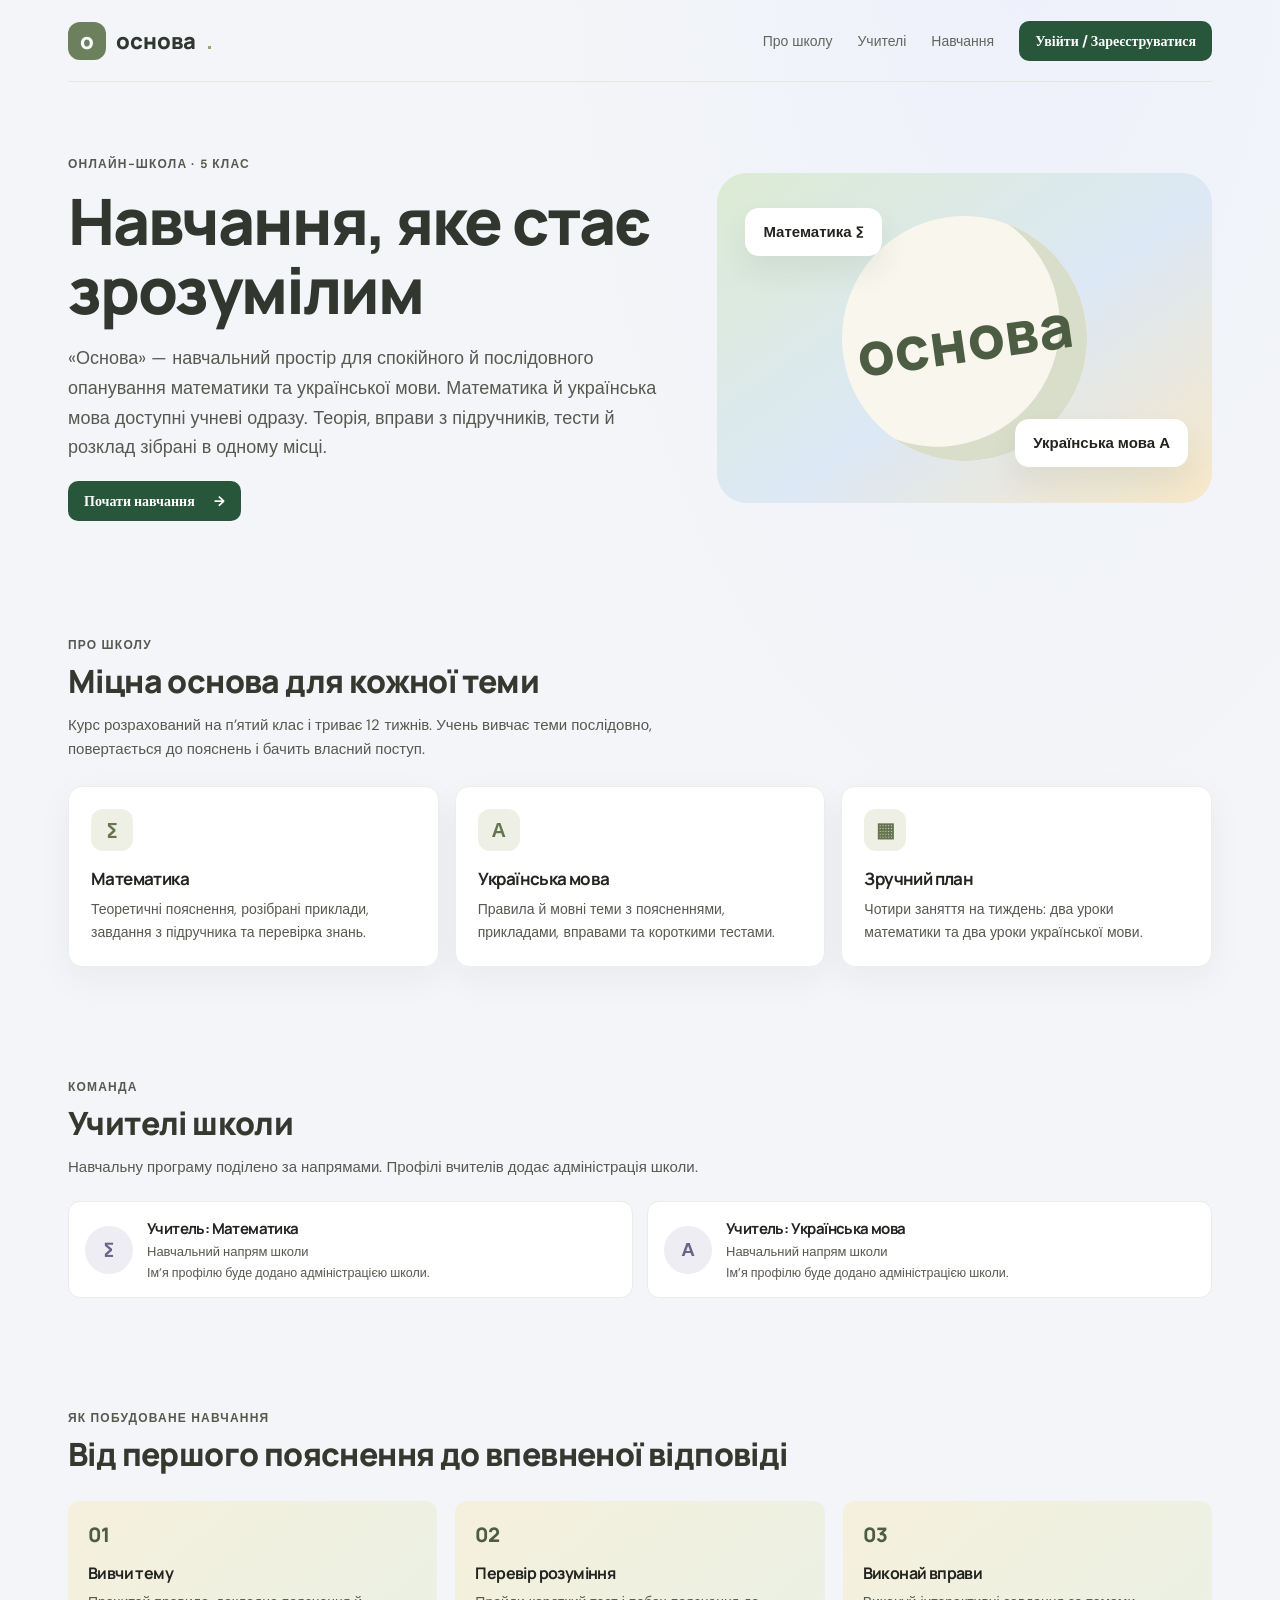
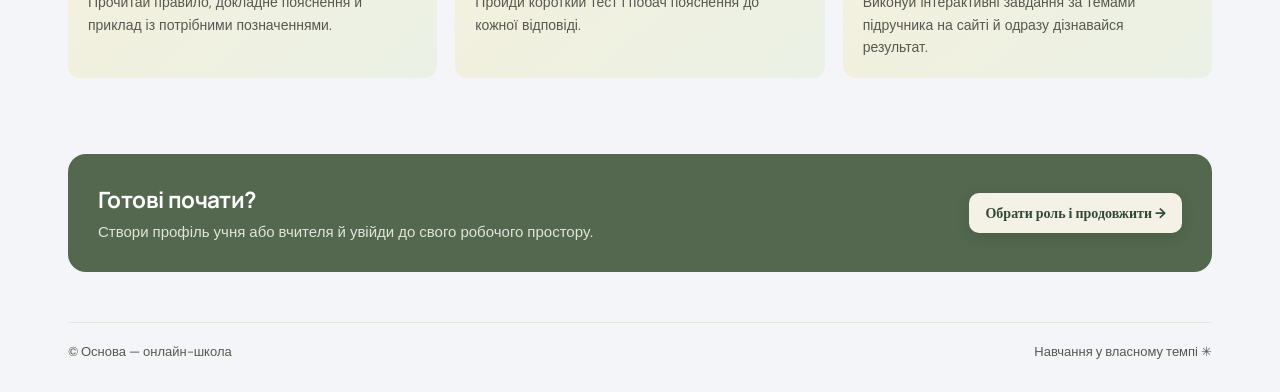
==== commit 56251a3d: "Correct homework answer scoring" ====
--- a/index.html
+++ b/index.html
@@ -6,6 +6,6 @@
 <main id="top"><section class="public-hero"><div><span class="eyebrow">ОНЛАЙН-ШКОЛА · 5 КЛАС</span><h1>Навчання, яке стає зрозумілим</h1><p>«Основа» — навчальний простір для спокійного й послідовного опанування математики та української мови. Математика й українська мова доступні учневі одразу. Теорія, вправи з підручників, тести й розклад зібрані в одному місці.</p><button class="button button-dark" data-open-auth>Почати навчання <span>→</span></button></div><div class="public-hero-art" aria-hidden="true"><div class="public-orbit">основа</div><span class="public-bubble one">Математика ∑</span><span class="public-bubble two">Українська мова А</span></div></section>
 <section class="public-section" id="about"><span class="eyebrow">ПРО ШКОЛУ</span><h2>Міцна основа для кожної теми</h2><p class="public-section-lead">Курс розрахований на п’ятий клас і триває 12 тижнів. Учень вивчає теми послідовно, повертається до пояснень і бачить власний поступ.</p><div class="public-grid"><article class="public-card"><span class="symbol">∑</span><h3>Математика</h3><p>Теоретичні пояснення, розібрані приклади, завдання з підручника та перевірка знань.</p></article><article class="public-card"><span class="symbol">А</span><h3>Українська мова</h3><p>Правила й мовні теми з поясненнями, прикладами, вправами та короткими тестами.</p></article><article class="public-card"><span class="symbol">▦</span><h3>Зручний план</h3><p>Чотири заняття на тиждень: два уроки математики та два уроки української мови.</p></article></div></section>
 <section class="public-section" id="teachers"><span class="eyebrow">КОМАНДА</span><h2>Учителі школи</h2><p class="public-section-lead">Навчальну програму поділено за напрямами. Профілі вчителів додає адміністрація школи.</p><div id="teacherRoster" class="teacher-list"></div></section>
-<section class="public-section" id="program"><span class="eyebrow">ЯК ПОБУДОВАНЕ НАВЧАННЯ</span><h2>Від першого пояснення до впевненої відповіді</h2><div class="public-steps"><article class="public-step"><h3>Вивчи тему</h3><p>Прочитай правило, докладне пояснення й приклад із потрібними позначеннями.</p></article><article class="public-step"><h3>Перевір розуміння</h3><p>Пройди короткий тест і побач пояснення до кожної відповіді.</p></article><article class="public-step"><h3>Виконай вправи</h3><p>Працюй із завданнями з підручника, позначай виконання та за потреби додай фото зошита.</p></article></div></section>
+<section class="public-section" id="program"><span class="eyebrow">ЯК ПОБУДОВАНЕ НАВЧАННЯ</span><h2>Від першого пояснення до впевненої відповіді</h2><div class="public-steps"><article class="public-step"><h3>Вивчи тему</h3><p>Прочитай правило, докладне пояснення й приклад із потрібними позначеннями.</p></article><article class="public-step"><h3>Перевір розуміння</h3><p>Пройди короткий тест і побач пояснення до кожної відповіді.</p></article><article class="public-step"><h3>Виконай вправи</h3><p>Виконуй інтерактивні завдання за темами підручника на сайті й одразу дізнавайся результат.</p></article></div></section>
 <section class="public-cta"><div><h2>Готові почати?</h2><p>Створи профіль учня або вчителя й увійди до свого робочого простору.</p></div><button class="button button-light" data-open-auth>Обрати роль і продовжити →</button></section></main><footer class="public-footer"><span>© Основа — онлайн-школа</span><span>Навчання у власному темпі ✳</span></footer></div>
 <div class="auth-modal" id="authModal" aria-hidden="true"><section class="auth-box" role="dialog" aria-modal="true" aria-labelledby="authTitle"><button class="auth-close" type="button" aria-label="Закрити" data-close-auth>×</button><span class="eyebrow">ОСНОВА · ОСОБИСТИЙ ПРОСТІР</span><h2 id="authTitle">Раді бачити</h2><p>Обери роль, потім введи ім’я користувача та пароль. Учень одразу отримує доступ до всіх предметів курсу — обирати предмет під час реєстрації не потрібно.</p><div class="auth-tabs"><button type="button" class="active" data-role="student">Я учень</button><button type="button" data-role="teacher">Я вчитель</button></div><div class="auth-tabs auth-mode-tabs"><button type="button" class="active" data-mode="login">Увійти</button><button type="button" data-mode="register">Створити профіль</button></div><form id="authForm" class="auth-form"><label>Ім’я користувача<input id="authUsername" required autocomplete="username" placeholder="Наприклад, Марія Коваль"></label><label>Пароль<input id="authPassword" required type="password" minlength="8" autocomplete="current-password" placeholder="Не менше 8 символів"></label><button class="button button-dark auth-submit" id="authSubmit">Увійти</button><div class="auth-message" id="authMessage" role="status"></div></form><div class="auth-note">Це демонстраційна версія. Профіль зберігається лише в цьому браузері. Не вводь справжні паролі чи особисті дані.</div></section></div><script src="auth.js"></script></body></html>
--- a/styles.css
+++ b/styles.css
@@ -1,4 +1,4 @@
-:root{--paper:#f6f5f1;--white:#fff;--ink:#22241f;--muted:#575950;--line:#e9e8e1;--green:#4f6755;--green-dark:#324a39;--lime:#d9e58e;--orange:#f1a66f;--lav:#ddd9ee;--blue:#b9d5d6;--shadow:0 8px 30px #343b2910}*{box-sizing:border-box}body{margin:0;background:var(--paper);color:var(--ink);font-family:'DM Sans',sans-serif;font-size:14px}.app-shell{min-height:100vh}.sidebar{width:250px;background:#fbfaf7;border-right:1px solid var(--line);position:fixed;inset:0 auto 0 0;padding:32px 20px 18px;display:flex;flex-direction:column;z-index:5}.brand{display:flex;align-items:center;gap:9px;text-decoration:none;color:var(--ink);font:800 23px Manrope,sans-serif;letter-spacing:-1.3px;padding:0 7px}.brand-mark{width:29px;height:29px;border-radius:50%;background:var(--green);color:#e5ebbd;display:grid;place-items:center;font:800 21px Manrope;transform:rotate(-12deg)}.brand-dot{color:#d58153}.school-label,.eyebrow,.hero-kicker,.course-label{font-size:12px;font-weight:700;letter-spacing:1.2px;color:#575950}.school-label{padding:47px 8px 13px}.main-nav{display:grid;gap:4px}.nav-item{border:0;background:transparent;text-align:left;padding:12px 10px;border-radius:8px;color:#66685f;font:500 13px 'DM Sans';display:flex;align-items:center;gap:12px;cursor:pointer;transition:.2s}.nav-item:hover{background:#f0efe9;color:var(--ink)}.nav-item.active{background:#edf0e6;color:#334839;font-weight:700}.nav-icon{width:19px;font-size:19px;text-align:center;font-family:Manrope}.nav-badge{margin-left:auto;background:#e5e6d7;border-radius:20px;padding:3px 7px;font-size:12px;color:#596346}.sidebar-bottom{margin-top:auto}.help-card{background:#f0efe8;border-radius:10px;padding:16px 14px;margin:0 1px 14px;position:relative}.help-spark{position:absolute;right:13px;top:10px;color:#9caa66;font-size:20px}.help-card strong{font-size:12px}.help-card p{font-size:12px;line-height:1.5;color:#575950;margin:6px 0 12px}.help-card a{font-size:12px;color:var(--green);text-decoration:none;font-weight:700}.help-card a span{padding-left:3px}.profile-mini{width:100%;border:0;border-top:1px solid var(--line);padding:14px 2px 0;background:none;display:flex;align-items:center;text-align:left;gap:10px;cursor:pointer}.avatar{width:34px;height:34px;border-radius:50%;background:#dfc8b4;color:#624a36;display:grid;place-items:center;font-weight:700}.profile-copy{display:grid;gap:3px}.profile-copy strong{font-size:12px}.profile-copy small{font-size:12px;color:var(--muted)}.more{margin-left:auto;font-size:20px;color:#575950}.main-content{margin-left:250px;padding:0 48px 30px;max-width:1530px}.topbar{height:71px;border-bottom:1px solid var(--line);display:flex;align-items:center;justify-content:space-between}.breadcrumb{font-size:12px;color:#575950}.breadcrumb span{padding:0 9px;color:#c0c0b8}.breadcrumb b{font-weight:600;color:#40423c}.top-actions{display:flex;align-items:center;gap:17px}.top-date{font-size:12px;color:#575950}.icon-button{position:relative;border:1px solid #e3e2da;background:transparent;border-radius:50%;width:31px;height:31px;font-size:16px;color:#5e6656;cursor:pointer}.icon-button i{position:absolute;width:5px;height:5px;border-radius:50%;background:#dc875f;right:5px;top:5px}.mobile-menu{display:none}.view{display:none;padding:38px 0 0;max-width:1080px;margin:auto}.view.active{display:block}.welcome-row{display:flex;justify-content:space-between;align-items:flex-end;margin-bottom:24px}.eyebrow{display:block}.live-dot{width:6px;height:6px;border-radius:50%;background:#94a16d;display:inline-block;margin:0 6px 1px 0}h1,h2,h3,p{margin-top:0}h1,h2,h3{font-family:Manrope,sans-serif;letter-spacing:-.6px}h1{font-size:33px;line-height:1.18;margin:8px 0 7px;font-weight:700}.wave{color:#d08962;font-size:23px}.lead{margin:0;color:#575950;font-size:12px;line-height:1.6}.streak{display:flex;align-items:center;gap:9px;background:#efeee8;border-radius:9px;padding:10px 13px;margin-bottom:2px}.streak-icon{font-size:23px;color:#c7885f}.streak strong,.streak small{display:block}.streak strong{font-size:12px}.streak small{font-size:12px;color:#575950;margin-top:2px}.hero-card{background:var(--green);color:#f6f4e8;border-radius:12px;min-height:254px;position:relative;overflow:hidden;padding:28px 33px;display:flex;margin-bottom:38px}.hero-text{position:relative;z-index:2}.hero-kicker{color:#c8d2a5;font-size:12px}.hero-card h2{font-size:27px;line-height:1.22;margin:13px 0 8px;letter-spacing:-.8px}.hero-card p{color:#d4dbca;font-size:12px;margin:0 0 16px}.button{border:0;border-radius:6px;padding:10px 14px;font:700 12px 'DM Sans';cursor:pointer;transition:transform .2s,background .2s}.button:hover{transform:translateY(-1px)}.button-light{background:#f4f2e7;color:#34483a}.button span{margin-left:16px;font-size:14px}.hero-art{position:absolute;right:75px;top:-34px;width:380px;height:340px}.sun{width:180px;height:180px;border-radius:50%;background:#c3d38c;position:absolute;top:33px;right:55px;opacity:.95}.art-orbit{position:absolute;width:248px;height:248px;border:1px solid #e5e9c366;border-radius:50%;top:0;right:21px;transform:rotate(-22deg) scaleY(.67)}.art-book{position:absolute;right:90px;bottom:44px;width:145px;height:86px;transform:rotate(-9deg);display:flex;filter:drop-shadow(8px 12px 8px #17221c55)}.art-book div:first-child{background:#e5d9bc;width:50%;border-radius:4px 0 0 5px;border-right:2px solid #a79e86;transform:skewY(7deg)}.art-book div:nth-child(2){background:#f4eddb;width:50%;border-radius:0 4px 5px 0;transform:skewY(-7deg)}.art-book:after{content:'Aa';position:absolute;right:20px;top:22px;color:#526554;font:700 19px Manrope}.art-book:before{content:'';position:absolute;left:16px;top:23px;width:33px;height:2px;background:#909e7a;box-shadow:0 8px #909e7a,0 16px #909e7a}.art-note{position:absolute;font:700 12px Manrope;line-height:1.4;color:#43513e}.note-one{right:10px;top:116px;transform:rotate(9deg)}.note-two{right:227px;top:179px;color:#ecddbd;font-size:12px;transform:rotate(-9deg)}.hero-stamp{position:absolute;right:26px;top:22px;border:1px solid #e8e8d188;border-radius:50%;width:47px;height:47px;display:grid;place-items:center;text-align:center;font-size:12px;line-height:1.1;color:#e4e6c7;transform:rotate(12deg)}.section-heading,.panel-heading{display:flex;justify-content:space-between;align-items:end}.section-heading{margin-bottom:15px}.section-heading h2,.panel-heading h2{font-size:17px;margin:5px 0 0}.text-link{color:#526451;background:none;border:0;font:700 12px 'DM Sans';cursor:pointer}.text-link span{font-size:15px;padding-left:7px}.course-grid{display:grid;grid-template-columns:1fr 1fr;gap:14px}.course-card{position:relative;overflow:hidden;border-radius:10px;padding:17px 18px 15px;min-height:192px;background:#edeadf}.course-card.language{background:#e9e8ef}.course-top{display:flex;align-items:center;gap:9px}.subject-icon{width:29px;height:29px;border-radius:8px;background:#f8f5eb;display:grid;place-items:center;color:#647758;font:700 16px Manrope}.language .subject-icon{background:#f7f5fa;color:#696181}.course-label{font-size:12px;color:#575950}.dots{margin-left:auto;border:0;background:none;color:#727369;font-size:18px;letter-spacing:2px;cursor:pointer}.course-card h3{font-size:16px;line-height:1.36;margin:14px 0 12px}.progress-caption{display:flex;justify-content:space-between;color:#575950;font-size:12px;margin-bottom:5px;max-width:72%}.progress-track{height:4px;border-radius:4px;background:#d9d7cb;max-width:72%;overflow:hidden}.progress-track span{height:100%;display:block;background:#738564;border-radius:4px}.language .progress-track span{background:#8d87a8}.course-continue{border:0;background:none;padding:12px 0 0;color:#4f6652;font:700 12px 'DM Sans';cursor:pointer}.course-continue span{font-size:14px;padding-left:9px}.card-doodle{position:absolute;right:20px;bottom:37px;color:#a3a082;font:italic 12px Manrope;transform:rotate(-10deg)}.language-doodle{position:absolute;right:14px;bottom:40px;color:#9892ad;font:italic 12px Manrope;transform:rotate(-9deg)}.lower-grid{display:grid;grid-template-columns:1.15fr .85fr;gap:14px;margin-top:17px}.panel{background:#fff;border:1px solid #edede7;border-radius:10px;padding:17px 18px 10px;box-shadow:var(--shadow)}.panel-heading{margin-bottom:13px}.panel-heading h2{font-size:15px}.panel-heading .eyebrow{font-size:12px}.task-row{display:flex;align-items:center;gap:10px;min-height:55px;border-top:1px solid #f0efe9}.task-subject{width:29px;height:29px;border-radius:7px;display:grid;place-items:center;font:700 14px Manrope}.subject-math{color:#4d5d43;background:#f0f1e6}.subject-ua{color:#6b6287;background:#eeedf4}.task-info{display:grid;gap:4px;min-width:0}.task-info strong{font-size:12px;white-space:nowrap;overflow:hidden;text-overflow:ellipsis}.task-info small{font-size:12px;color:#575950}.due{margin-left:auto;color:#575950;background:#f3f2ed;padding:5px 7px;border-radius:4px;font-size:12px;white-space:nowrap}.due.urgent{color:#a45f3d;background:#f8ece3}.arrow-button,.calendar-button{border:0;background:transparent;color:#575950;font-size:16px;cursor:pointer}.calendar-button{border:1px solid #e8e7df;width:28px;height:28px;border-radius:50%;font-size:12px}.next-class{display:flex;align-items:center;gap:11px;padding:8px 0 13px}.class-date{width:37px;height:42px;background:#f0efe8;border-radius:6px;text-align:center;display:grid;align-content:center;gap:1px}.class-date strong{font:700 18px Manrope}.class-date small{font-size:12px;color:#575950}.class-line{height:33px;width:2px;background:#899877;border-radius:2px}.class-info{display:grid;gap:4px}.class-time{font-size:12px;letter-spacing:.6px;color:#575950}.class-info strong{font-size:12px}.class-info small{font-size:12px;color:#575950}.week-note{border-top:1px solid #f0efe9;padding:11px 0 4px;color:#818279;font-size:12px}.week-note span{color:#9ba46c;padding-right:5px}.footer-note{font-size:12px;color:#575950;padding:22px 2px 5px}.footer-note span{float:right}.page-heading{display:flex;justify-content:space-between;align-items:flex-end;margin:5px 0 25px}.page-heading h1{margin:7px 0}.filter-row{display:flex;gap:7px;border-bottom:1px solid var(--line);padding-bottom:14px;margin-bottom:18px;overflow:auto}.filter-chip{white-space:nowrap;border:1px solid #e6e5de;background:transparent;border-radius:20px;padding:8px 12px;font:500 12px 'DM Sans';color:#575950;cursor:pointer}.filter-chip span{font-size:12px;margin-left:5px;color:#575950}.filter-chip.selected{background:#e9ece2;border-color:#e9ece2;color:#425542;font-weight:700}.lesson-list,.task-list{display:grid;gap:10px}.lesson-card,.homework-card{background:#fff;border:1px solid #eeede7;border-radius:10px;padding:15px 17px;display:flex;align-items:center;gap:14px;box-shadow:var(--shadow)}.lesson-index{width:43px;height:43px;border-radius:9px;display:grid;place-items:center;font:700 15px Manrope;flex:none}.tone-math{background:#eff0e5;color:#65754f}.tone-ua{background:#eeedf4;color:#6f668b}.lesson-copy,.homework-copy{flex:1;min-width:0}.lesson-meta,.homework-meta{display:flex;align-items:center;gap:8px;color:#575950;font-size:12px;margin-bottom:5px}.lesson-copy h3,.homework-copy h3{font-size:13px;margin:0 0 4px}.lesson-copy p,.homework-copy p{font-size:12px;color:#575950;margin:0;line-height:1.5}.pill{font-size:12px;letter-spacing:.3px;border-radius:20px;padding:4px 7px;background:#f1f0ea;color:#77796f}.pill-complete{background:#edf1e4;color:#65764b}.pill-due{background:#f8ece3;color:#a05c3c}.lesson-open{border:1px solid #e7e6de;border-radius:6px;background:#fff;color:#52644f;padding:8px 11px;font:700 12px 'DM Sans';cursor:pointer;white-space:nowrap}.lesson-open:hover{background:#f3f5ec}.homework-count{display:grid;text-align:right;gap:2px}.homework-count strong{font:700 25px Manrope;color:#566950}.homework-count span{font-size:12px;color:#575950}.task-checkbox{width:24px;height:24px;border:1px solid #d8d9ce;border-radius:50%;background:#fff;color:transparent;display:grid;place-items:center;cursor:pointer;flex:none;font-size:12px}.task-checkbox.checked{background:#6d805e;border-color:#4d5d43;color:white}.homework-card.is-done{opacity:.68}.homework-card.is-done h3{text-decoration:line-through}.task-deadline{font-size:12px;color:#575950;white-space:nowrap}.note-banner{display:flex;align-items:center;gap:12px;background:#eeefe5;border-radius:9px;padding:13px 15px;margin-top:17px}.note-banner>span{font-size:22px;color:#9ca777}.note-banner strong{font-size:12px}.note-banner p{font-size:12px;color:#575950;margin:4px 0 0}.note-banner .text-link{margin-left:auto;white-space:nowrap}.schedule-week{background:#fff;border:1px solid #edede7;border-radius:10px;padding:17px 20px;box-shadow:var(--shadow)}.week-title{font-size:12px;letter-spacing:.7px;color:#575950;display:flex;justify-content:space-between;padding-bottom:13px;border-bottom:1px solid #f0efe9}.week-legend{letter-spacing:0}.week-legend i{width:6px;height:6px;display:inline-block;background:#7d8d67;border-radius:50%;margin-right:5px}.schedule-day{display:grid;grid-template-columns:45px 1fr;min-height:65px;align-items:center;border-bottom:1px solid #f1f0eb}.schedule-day:last-child{border:0}.day-date{display:grid;justify-items:center;gap:3px;color:#575950}.day-date strong{font-size:12px;letter-spacing:.5px}.day-date span{font:600 13px Manrope;color:#53554e}.day-date.today-date span{background:#667959;color:white;width:24px;height:24px;display:grid;place-items:center;border-radius:50%}.day-empty{font-size:12px;color:#575950;padding-left:15px}.schedule-event{display:flex;align-items:center;gap:12px;padding:10px 13px;background:#f5f6ef;border-radius:7px}.event-time{font-size:12px;color:#575950;white-space:nowrap}.event-color{width:3px;height:29px;border-radius:3px;background:#87966d}.ua-color{background:#918ba9}.schedule-event div{display:grid;gap:4px}.schedule-event strong{font-size:12px}.schedule-event small{font-size:12px;color:#575950}.event-tag{margin-left:auto;font-size:12px;letter-spacing:.5px;color:#4d5d43;background:#e7ebde;padding:5px 7px;border-radius:3px}.schedule-footnote{font-size:12px;color:#575950;margin:12px 2px}.toast{position:fixed;bottom:22px;left:50%;transform:translate(-50%,15px);background:#303e31;color:white;padding:11px 16px;border-radius:7px;font-size:12px;opacity:0;pointer-events:none;transition:.25s;z-index:20;box-shadow:var(--shadow)}.toast.show{opacity:1;transform:translate(-50%,0)}.lesson-modal{position:fixed;inset:0;display:none;z-index:15;align-items:center;justify-content:center;padding:20px}.lesson-modal.open{display:flex}.modal-backdrop{position:absolute;inset:0;background:#20261fcc;backdrop-filter:blur(3px)}.modal-card{width:min(560px,100%);max-height:85vh;overflow:auto;position:relative;background:#fbfaf7;border-radius:12px;padding:32px;box-shadow:0 25px 70px #0003}.modal-close{position:absolute;right:18px;top:15px;border:0;background:none;font-size:24px;color:#575950;cursor:pointer}.modal-card h2{font-size:24px;margin:8px 28px 17px 0}.modal-body{font-size:12px;line-height:1.75;color:#62645b}.modal-body h3{font-size:14px;color:#31352e;margin:18px 0 7px}.modal-body .formula{font:700 17px Manrope;text-align:center;background:#eff0e7;padding:14px;border-radius:7px;color:#4b604b;margin:14px 0}.modal-body li{margin:5px 0}.modal-footer{border-top:1px solid var(--line);padding-top:16px;margin-top:23px;display:flex;align-items:center;justify-content:space-between;color:#575950;font-size:12px}.button-dark{background:#52684f;color:#fff}.empty-state{text-align:center;padding:35px;color:#575950;font-size:12px}
+:root{--paper:#f6f5f1;--white:#fff;--ink:#22241f;--muted:#575950;--line:#e9e8e1;--green:#4f6755;--green-dark:#324a39;--lime:#d9e58e;--orange:#f1a66f;--lav:#ddd9ee;--blue:#b9d5d6;--shadow:0 8px 30px #343b2910}*{box-sizing:border-box}body{margin:0;background:var(--paper);color:var(--ink);font-family:'DM Sans',sans-serif;font-size:14px}.app-shell{min-height:100vh}.sidebar{width:250px;background:#fbfaf7;border-right:1px solid var(--line);position:fixed;inset:0 auto 0 0;padding:32px 20px 18px;display:flex;flex-direction:column;z-index:5}.brand{display:flex;align-items:center;gap:9px;text-decoration:none;color:var(--ink);font:800 23px Manrope,sans-serif;letter-spacing:-1.3px;padding:0 7px}.brand-mark{width:29px;height:29px;border-radius:50%;background:var(--green);color:#e5ebbd;display:grid;place-items:center;font:800 21px Manrope;transform:rotate(-12deg)}.brand-dot{color:#d58153}.school-label,.eyebrow,.hero-kicker,.course-label{font-size:12px;font-weight:700;letter-spacing:1.2px;color:#575950}.school-label{padding:47px 8px 13px}.main-nav{display:grid;gap:4px}.nav-item{border:0;background:transparent;text-align:left;padding:12px 10px;border-radius:8px;color:#66685f;font:500 13px 'DM Sans';display:flex;align-items:center;gap:12px;cursor:pointer;transition:.2s}.nav-item:hover{background:#f0efe9;color:var(--ink)}.nav-item.active{background:#edf0e6;color:#334839;font-weight:700}.nav-icon{width:19px;font-size:19px;text-align:center;font-family:Manrope}.nav-badge{margin-left:auto;background:#e5e6d7;border-radius:20px;padding:3px 7px;font-size:12px;color:#596346}.sidebar-bottom{margin-top:auto}.help-card{background:#f0efe8;border-radius:10px;padding:16px 14px;margin:0 1px 14px;position:relative}.help-spark{position:absolute;right:13px;top:10px;color:#9caa66;font-size:20px}.help-card strong{font-size:12px}.help-card p{font-size:12px;line-height:1.5;color:#575950;margin:6px 0 12px}.help-card a{font-size:12px;color:var(--green);text-decoration:none;font-weight:700}.help-card a span{padding-left:3px}.profile-mini{width:100%;border:0;border-top:1px solid var(--line);padding:14px 2px 0;background:none;display:flex;align-items:center;text-align:left;gap:10px;cursor:pointer}.avatar{width:34px;height:34px;border-radius:50%;background:#dfc8b4;color:#624a36;display:grid;place-items:center;font-weight:700}.profile-copy{display:grid;gap:3px}.profile-copy strong{font-size:12px}.profile-copy small{font-size:12px;color:var(--muted)}.more{margin-left:auto;font-size:20px;color:#575950}.main-content{margin-left:250px;padding:0 48px 30px;max-width:1530px}.topbar{height:71px;border-bottom:1px solid var(--line);display:flex;align-items:center;justify-content:space-between}.breadcrumb{font-size:12px;color:#575950}.breadcrumb span{padding:0 9px;color:#c0c0b8}.breadcrumb b{font-weight:600;color:#40423c}.top-actions{display:flex;align-items:center;gap:17px}.top-date{font-size:12px;color:#575950}.icon-button{position:relative;border:1px solid #e3e2da;background:transparent;border-radius:50%;width:31px;height:31px;font-size:16px;color:#5e6656;cursor:pointer}.icon-button i{position:absolute;width:5px;height:5px;border-radius:50%;background:#dc875f;right:5px;top:5px}.mobile-menu{display:none}.view{display:none;padding:38px 0 0;max-width:1080px;margin:auto}.view.active{display:block}.welcome-row{display:flex;justify-content:space-between;align-items:flex-end;margin-bottom:24px}.eyebrow{display:block}.live-dot{width:6px;height:6px;border-radius:50%;background:#94a16d;display:inline-block;margin:0 6px 1px 0}h1,h2,h3,p{margin-top:0}h1,h2,h3{font-family:Manrope,sans-serif;letter-spacing:-.6px}h1{font-size:33px;line-height:1.18;margin:8px 0 7px;font-weight:700}.wave{color:#d08962;font-size:23px}.lead{margin:0;color:#575950;font-size:12px;line-height:1.6}.streak{display:flex;align-items:center;gap:9px;background:#efeee8;border-radius:9px;padding:10px 13px;margin-bottom:2px}.streak-icon{font-size:23px;color:#c7885f}.streak strong,.streak small{display:block}.streak strong{font-size:12px}.streak small{font-size:12px;color:#575950;margin-top:2px}.hero-card{background:var(--green);color:#f6f4e8;border-radius:12px;min-height:254px;position:relative;overflow:hidden;padding:28px 33px;display:flex;margin-bottom:38px}.hero-text{position:relative;z-index:2}.hero-kicker{color:#c8d2a5;font-size:12px}.hero-card h2{font-size:27px;line-height:1.22;margin:13px 0 8px;letter-spacing:-.8px}.hero-card p{color:#d4dbca;font-size:12px;margin:0 0 16px}.button{border:0;border-radius:6px;padding:10px 14px;font:700 12px 'DM Sans';cursor:pointer;transition:transform .2s,background .2s}.button:hover{transform:translateY(-1px)}.button-light{background:#f4f2e7;color:#34483a}.button span{margin-left:16px;font-size:14px}.hero-art{position:absolute;right:75px;top:-34px;width:380px;height:340px}.sun{width:180px;height:180px;border-radius:50%;background:#c3d38c;position:absolute;top:33px;right:55px;opacity:.95}.art-orbit{position:absolute;width:248px;height:248px;border:1px solid #e5e9c366;border-radius:50%;top:0;right:21px;transform:rotate(-22deg) scaleY(.67)}.art-book{position:absolute;right:90px;bottom:44px;width:145px;height:86px;transform:rotate(-9deg);display:flex;filter:drop-shadow(8px 12px 8px #17221c55)}.art-book div:first-child{background:#e5d9bc;width:50%;border-radius:4px 0 0 5px;border-right:2px solid #a79e86;transform:skewY(7deg)}.art-book div:nth-child(2){background:#f4eddb;width:50%;border-radius:0 4px 5px 0;transform:skewY(-7deg)}.art-book:after{content:'Aa';position:absolute;right:20px;top:22px;color:#526554;font:700 19px Manrope}.art-book:before{content:'';position:absolute;left:16px;top:23px;width:33px;height:2px;background:#909e7a;box-shadow:0 8px #909e7a,0 16px #909e7a}.art-note{position:absolute;font:700 12px Manrope;line-height:1.4;color:#43513e}.note-one{right:10px;top:116px;transform:rotate(9deg)}.note-two{right:227px;top:179px;color:#ecddbd;font-size:12px;transform:rotate(-9deg)}.hero-stamp{position:absolute;right:26px;top:22px;border:1px solid #e8e8d188;border-radius:50%;width:47px;height:47px;display:grid;place-items:center;text-align:center;font-size:12px;line-height:1.1;color:#e4e6c7;transform:rotate(12deg)}.section-heading,.panel-heading{display:flex;justify-content:space-between;align-items:end}.section-heading{margin-bottom:15px}.section-heading h2,.panel-heading h2{font-size:17px;margin:5px 0 0}.text-link{color:#526451;background:none;border:0;font:700 12px 'DM Sans';cursor:pointer}.text-link span{font-size:15px;padding-left:7px}.course-grid{display:grid;grid-template-columns:1fr 1fr;gap:14px}.course-card{position:relative;overflow:hidden;border-radius:10px;padding:17px 18px 15px;min-height:192px;background:#edeadf}.course-card.language{background:#e9e8ef}.course-top{display:flex;align-items:center;gap:9px}.subject-icon{width:29px;height:29px;border-radius:8px;background:#f8f5eb;display:grid;place-items:center;color:#647758;font:700 16px Manrope}.language .subject-icon{background:#f7f5fa;color:#696181}.course-label{font-size:12px;color:#575950}.dots{margin-left:auto;border:0;background:none;color:#727369;font-size:18px;letter-spacing:2px;cursor:pointer}.course-card h3{font-size:16px;line-height:1.36;margin:14px 0 12px}.progress-caption{display:flex;justify-content:space-between;color:#575950;font-size:12px;margin-bottom:5px;max-width:72%}.progress-track{height:4px;border-radius:4px;background:#d9d7cb;max-width:72%;overflow:hidden}.progress-track span{height:100%;display:block;background:#738564;border-radius:4px}.language .progress-track span{background:#8d87a8}.course-continue{border:0;background:none;padding:12px 0 0;color:#4f6652;font:700 12px 'DM Sans';cursor:pointer}.course-continue span{font-size:14px;padding-left:9px}.card-doodle{position:absolute;right:20px;bottom:37px;color:#a3a082;font:italic 12px Manrope;transform:rotate(-10deg)}.language-doodle{position:absolute;right:14px;bottom:40px;color:#9892ad;font:italic 12px Manrope;transform:rotate(-9deg)}.lower-grid{display:grid;grid-template-columns:1.15fr .85fr;gap:14px;margin-top:17px}.panel{background:#fff;border:1px solid #edede7;border-radius:10px;padding:17px 18px 10px;box-shadow:var(--shadow)}.panel-heading{margin-bottom:13px}.panel-heading h2{font-size:15px}.panel-heading .eyebrow{font-size:12px}.task-row{display:flex;align-items:center;gap:10px;min-height:55px;border-top:1px solid #f0efe9}.task-subject{width:29px;height:29px;border-radius:7px;display:grid;place-items:center;font:700 14px Manrope}.subject-math{color:#4d5d43;background:#f0f1e6}.subject-ua{color:#6b6287;background:#eeedf4}.task-info{display:grid;gap:4px;min-width:0}.task-info strong{font-size:12px;white-space:nowrap;overflow:hidden;text-overflow:ellipsis}.task-info small{font-size:12px;color:#575950}.due{margin-left:auto;color:#575950;background:#f3f2ed;padding:5px 7px;border-radius:4px;font-size:12px;white-space:nowrap}.due.urgent{color:#a45f3d;background:#f8ece3}.arrow-button,.calendar-button{border:0;background:transparent;color:#575950;font-size:16px;cursor:pointer}.calendar-button{border:1px solid #e8e7df;width:28px;height:28px;border-radius:50%;font-size:12px}.next-class{display:flex;align-items:center;gap:11px;padding:8px 0 13px}.class-date{width:37px;height:42px;background:#f0efe8;border-radius:6px;text-align:center;display:grid;align-content:center;gap:1px}.class-date strong{font:700 18px Manrope}.class-date small{font-size:12px;color:#575950}.class-line{height:33px;width:2px;background:#899877;border-radius:2px}.class-info{display:grid;gap:4px}.class-time{font-size:12px;letter-spacing:.6px;color:#575950}.class-info strong{font-size:12px}.class-info small{font-size:12px;color:#575950}.week-note{border-top:1px solid #f0efe9;padding:11px 0 4px;color:#818279;font-size:12px}.week-note span{color:#9ba46c;padding-right:5px}.footer-note{font-size:12px;color:#575950;padding:22px 2px 5px}.footer-note span{float:right}.page-heading{display:flex;justify-content:space-between;align-items:flex-end;margin:5px 0 25px}.page-heading h1{margin:7px 0}.filter-row{display:flex;gap:7px;border-bottom:1px solid var(--line);padding-bottom:14px;margin-bottom:18px;overflow:auto}.filter-chip{white-space:nowrap;border:1px solid #e6e5de;background:transparent;border-radius:20px;padding:8px 12px;font:500 12px 'DM Sans';color:#575950;cursor:pointer}.filter-chip span{font-size:12px;margin-left:5px;color:#575950}.filter-chip.selected{background:#e9ece2;border-color:#e9ece2;color:#425542;font-weight:700}.lesson-list,.task-list{display:grid;gap:10px}.lesson-card,.homework-card{background:#fff;border:1px solid #eeede7;border-radius:10px;padding:15px 17px;display:flex;align-items:center;gap:14px;box-shadow:var(--shadow)}.lesson-index{width:43px;height:43px;border-radius:9px;display:grid;place-items:center;font:700 15px Manrope;flex:none}.tone-math{background:#eff0e5;color:#65754f}.tone-ua{background:#eeedf4;color:#6f668b}.lesson-copy,.homework-copy{flex:1;min-width:0}.lesson-meta,.homework-meta{display:flex;align-items:center;gap:8px;color:#575950;font-size:12px;margin-bottom:5px}.lesson-copy h3,.homework-copy h3{font-size:13px;margin:0 0 4px}.lesson-copy p,.homework-copy p{font-size:12px;color:#575950;margin:0;line-height:1.5}.pill{font-size:12px;letter-spacing:.3px;border-radius:20px;padding:4px 7px;background:#f1f0ea;color:#77796f}.pill-complete{background:#edf1e4;color:#65764b}.pill-due{background:#f8ece3;color:#a05c3c}.lesson-open{border:1px solid #e7e6de;border-radius:6px;background:#fff;color:#52644f;padding:8px 11px;font:700 12px 'DM Sans';cursor:pointer;white-space:nowrap}.lesson-open:hover{background:#f3f5ec}.homework-count{display:grid;text-align:right;gap:2px}.homework-count strong{font:700 25px Manrope;color:#566950}.homework-count span{font-size:12px;color:#575950}.task-checkbox{width:24px;height:24px;border:1px solid #d8d9ce;border-radius:50%;background:#fff;color:transparent;display:grid;place-items:center;cursor:pointer;flex:none;font-size:12px}.task-checkbox.checked{background:#6d805e;border-color:#4d5d43;color:white}.homework-card.is-done{border-color:#c7dccb}.homework-card.is-done h3{text-decoration:none}.task-deadline{font-size:12px;color:#575950;white-space:nowrap}.note-banner{display:flex;align-items:center;gap:12px;background:#eeefe5;border-radius:9px;padding:13px 15px;margin-top:17px}.note-banner>span{font-size:22px;color:#9ca777}.note-banner strong{font-size:12px}.note-banner p{font-size:12px;color:#575950;margin:4px 0 0}.note-banner .text-link{margin-left:auto;white-space:nowrap}.schedule-week{background:#fff;border:1px solid #edede7;border-radius:10px;padding:17px 20px;box-shadow:var(--shadow)}.week-title{font-size:12px;letter-spacing:.7px;color:#575950;display:flex;justify-content:space-between;padding-bottom:13px;border-bottom:1px solid #f0efe9}.week-legend{letter-spacing:0}.week-legend i{width:6px;height:6px;display:inline-block;background:#7d8d67;border-radius:50%;margin-right:5px}.schedule-day{display:grid;grid-template-columns:45px 1fr;min-height:65px;align-items:center;border-bottom:1px solid #f1f0eb}.schedule-day:last-child{border:0}.day-date{display:grid;justify-items:center;gap:3px;color:#575950}.day-date strong{font-size:12px;letter-spacing:.5px}.day-date span{font:600 13px Manrope;color:#53554e}.day-date.today-date span{background:#667959;color:white;width:24px;height:24px;display:grid;place-items:center;border-radius:50%}.day-empty{font-size:12px;color:#575950;padding-left:15px}.schedule-event{display:flex;align-items:center;gap:12px;padding:10px 13px;background:#f5f6ef;border-radius:7px}.event-time{font-size:12px;color:#575950;white-space:nowrap}.event-color{width:3px;height:29px;border-radius:3px;background:#87966d}.ua-color{background:#918ba9}.schedule-event div{display:grid;gap:4px}.schedule-event strong{font-size:12px}.schedule-event small{font-size:12px;color:#575950}.event-tag{margin-left:auto;font-size:12px;letter-spacing:.5px;color:#4d5d43;background:#e7ebde;padding:5px 7px;border-radius:3px}.schedule-footnote{font-size:12px;color:#575950;margin:12px 2px}.toast{position:fixed;bottom:22px;left:50%;transform:translate(-50%,15px);background:#303e31;color:white;padding:11px 16px;border-radius:7px;font-size:12px;opacity:0;pointer-events:none;transition:.25s;z-index:20;box-shadow:var(--shadow)}.toast.show{opacity:1;transform:translate(-50%,0)}.lesson-modal{position:fixed;inset:0;display:none;z-index:15;align-items:center;justify-content:center;padding:20px}.lesson-modal.open{display:flex}.modal-backdrop{position:absolute;inset:0;background:#20261fcc;backdrop-filter:blur(3px)}.modal-card{width:min(560px,100%);max-height:85vh;overflow:auto;position:relative;background:#fbfaf7;border-radius:12px;padding:32px;box-shadow:0 25px 70px #0003}.modal-close{position:absolute;right:18px;top:15px;border:0;background:none;font-size:24px;color:#575950;cursor:pointer}.modal-card h2{font-size:24px;margin:8px 28px 17px 0}.modal-body{font-size:12px;line-height:1.75;color:#62645b}.modal-body h3{font-size:14px;color:#31352e;margin:18px 0 7px}.modal-body .formula{font:700 17px Manrope;text-align:center;background:#eff0e7;padding:14px;border-radius:7px;color:#4b604b;margin:14px 0}.modal-body li{margin:5px 0}.modal-footer{border-top:1px solid var(--line);padding-top:16px;margin-top:23px;display:flex;align-items:center;justify-content:space-between;color:#575950;font-size:12px}.button-dark{background:#52684f;color:#fff}.empty-state{text-align:center;padding:35px;color:#575950;font-size:12px}
 @media(max-width:1000px){.sidebar{width:220px}.main-content{margin-left:220px;padding:0 28px 25px}.hero-art{right:15px;opacity:.86}.hero-stamp{display:none}.lower-grid{grid-template-columns:1fr}.panel{min-height:auto}}
 @media(max-width:700px){.sidebar{transform:translateX(-100%);transition:transform .25s;width:260px;box-shadow:10px 0 30px #0001}.sidebar.open{transform:translateX(0)}.main-content{margin-left:0;padding:0 18px 24px}.topbar{height:58px}.mobile-menu{display:block;border:0;background:none;font-size:17px;color:#56614f;padding:5px 9px 5px 0}.breadcrumb{margin-right:auto}.top-date{display:none}.view{padding-top:27px}.welcome-row{align-items:flex-start}.welcome-row h1{font-size:28px}.lead{max-width:480px}.streak{padding:8px;margin-top:12px}.streak-icon{font-size:18px}.streak small{max-width:68px;line-height:1.25}.hero-card{min-height:245px;padding:23px 22px;margin-bottom:30px}.hero-card h2{font-size:23px}.hero-card p{max-width:220px;line-height:1.5}.hero-art{right:-120px;opacity:.45;top:-15px}.course-grid{grid-template-columns:1fr}.course-card{min-height:185px}.section-heading h2{font-size:16px}.lower-grid{gap:11px}.panel{padding:15px 13px 8px}.task-info strong{max-width:180px}.due{font-size:12px}.page-heading{align-items:flex-start}.page-heading h1{font-size:27px}.page-heading .lead{max-width:480px}.lesson-card,.homework-card{padding:12px;gap:10px;align-items:flex-start}.lesson-index{width:37px;height:37px}.lesson-copy h3,.homework-copy h3{font-size:12px}.lesson-copy p,.homework-copy p{font-size:12px}.lesson-open{padding:7px;font-size:12px;margin-top:6px}.lesson-meta{flex-wrap:wrap}.homework-card .task-checkbox{margin-top:7px}.task-deadline{display:none}.note-banner{align-items:flex-start;flex-wrap:wrap}.note-banner .text-link{margin-left:34px}.schedule-week{padding:14px 10px}.schedule-day{grid-template-columns:37px 1fr}.schedule-event{gap:7px;padding:9px 7px}.event-time{font-size:12px}.schedule-event strong{font-size:12px}.schedule-event small{font-size:12px}.event-tag{display:none}.week-title{font-size:12px}.footer-note span{float:none;display:block;margin-top:4px}.modal-card{padding:25px 20px}.modal-footer{gap:12px;align-items:flex-start;flex-direction:column}}
 @media(max-width:390px){.main-content{padding-left:13px;padding-right:13px}.streak{display:none}.hero-art{right:-170px}.task-info strong{max-width:145px}.welcome-row h1{font-size:26px}}
@@ -28,3 +28,27 @@
 
 /* Clearer subject colors and readable quiz feedback */
 .course-card.math{background:linear-gradient(135deg,#fff0c7,#f8e6b4)}.course-card.language{background:linear-gradient(135deg,#ebe5ff,#e0e9ff)}.hero-card{background:linear-gradient(115deg,#3d5d48,#57785a)}.hero-kicker{color:#e7f0cc}.hero-card p{color:#f1f5ec}.quiz-numeric-answer{display:grid;gap:7px;margin:12px 0}.quiz-numeric-answer span{color:#575950;font-size:14px;font-weight:700}.quiz-numeric-answer input{min-height:46px;width:min(260px,100%);padding:10px 12px;border:1px solid #b8c4a9;border-radius:7px;background:#fff;color:#22241f;font:16px 'DM Sans'}.quiz-numeric-answer input:focus{outline:3px solid #8ea67455;border-color:#58785a}.quiz-question.is-correct{border-color:#6e9b5e;background:#f2f8ed}.quiz-question.is-incorrect{border-color:#cf9a70;background:#fff8f0}
+
+/* Osnova student dashboard refresh */
+:root{--paper:#f3f5f8;--line:#e5e8ed;--green:#38634f;--green-dark:#284b3b;--shadow:0 12px 34px #2330440d}
+body{font-size:15px;background:radial-gradient(ellipse at 80% -5%,#e9edff88,transparent 32%),var(--paper)}
+.sidebar{background:linear-gradient(180deg,#fff 0%,#f7f9fd 100%);border-color:#e6eaf0;padding-top:28px}
+.brand{font-size:25px}.brand-mark{background:linear-gradient(140deg,#416f54,#73a275);box-shadow:0 6px 14px #416f5430}
+.nav-item{font-size:14px;padding:13px 12px;border-radius:11px;color:#535c69}.nav-item.active{background:#e8f3e9;color:#28533a;box-shadow:inset 3px 0 #58a06c}
+.main-content{max-width:1660px;padding-left:clamp(24px,4vw,64px);padding-right:clamp(24px,4vw,64px)}
+.view{max-width:1200px;padding-top:34px}.topbar{border-color:#e3e7ed}.breadcrumb,.top-date{font-size:13px;color:#596575}
+.welcome-row{margin-bottom:28px}.welcome-row h1{font-size:36px}.lead{font-size:15px;color:#586474}.streak{background:#fff1d7;border:1px solid #f4e2b6;border-radius:14px;padding:12px 16px}.streak-icon{color:#d48c2e}
+.hero-card{min-height:300px;padding:34px 38px;border-radius:22px;background:linear-gradient(120deg,#2f654d 0%,#4e8462 60%,#7b9b65 100%);box-shadow:0 18px 40px #315a3c24;margin-bottom:34px}
+.hero-text{width:min(58%,600px);z-index:3}.hero-card h2{font-size:32px;line-height:1.17}.hero-card p{font-size:14px;line-height:1.6;max-width:470px}.hero-art{right:2%;top:-20px;opacity:.76}.hero-stamp{z-index:2}
+.button{border-radius:10px;padding:11px 16px;font-size:14px}.button-light{box-shadow:0 5px 14px #14251d20}.button-dark{background:#28563b}.button-dark:hover{background:#1e452f}
+.section-heading{margin-bottom:15px}.section-heading h2{font-size:23px}.course-grid{gap:18px}.course-card{min-height:218px;padding:22px 23px;border:1px solid #ffffffa8;border-radius:20px;box-shadow:0 12px 26px #28354d0b;transition:transform .18s,box-shadow .18s}.course-card:hover{transform:translateY(-3px);box-shadow:0 18px 34px #28354d15}.course-card.math{background:linear-gradient(135deg,#fff1c9,#ffe3aa)}.course-card.language{background:linear-gradient(135deg,#eee9ff,#dceaff)}.course-label{font-size:13px;color:#3e4a50}.course-card h3{font-size:21px;max-width:380px;line-height:1.3}.course-continue{font-size:14px;border-radius:9px;padding:10px 13px}
+.lower-grid{gap:18px;margin-top:28px}.panel{border:1px solid #e8ebf0;border-radius:18px;padding:22px;background:#fff;box-shadow:var(--shadow)}.panel-heading h2{font-size:19px}.homework-card,.lesson-card{background:#fff;border:1px solid #e4e9ef;border-radius:16px;box-shadow:0 8px 22px #24334b0a;margin-bottom:14px;padding:20px}.homework-card{border-left:4px solid #73a975}.homework-card:nth-child(even){border-left-color:#8b83d2}.homework-copy>h3,.lesson-copy h3{font-size:18px;line-height:1.35}.homework-estimate,.lesson-copy p{font-size:14px;color:#596575;line-height:1.6}.school-assignment{background:#f7f9fc;border:1px solid #ebeff4;border-radius:12px;padding:15px}.school-assignment p{font-size:14px!important;color:#4e5b6a!important}.homework-steps li{font-size:14px;line-height:1.7;color:#465466}.work-area{background:#f9fbfe;border-color:#e3e9f0;border-radius:12px;padding:0 14px}.work-area summary{font-size:14px;padding:14px 0}.work-area textarea{font-size:14px;min-height:120px;border-radius:10px;border-color:#dce3ec}.work-status,.local-note{font-size:13px!important;color:#5e6c7b!important}.topic-link{font-size:14px;color:#326346}
+.homework-self-check{margin:16px 0;padding:18px;background:linear-gradient(145deg,#f2f8f1,#f5f7ff);border:1px solid #dce9dc;border-radius:16px}.self-check-heading{display:flex;align-items:center;gap:12px;margin-bottom:14px}.self-check-icon{width:38px;height:38px;flex:none;display:grid;place-items:center;border-radius:12px;background:#dcefdc;color:#347348;font-size:21px;font-weight:800}.self-check-heading h4{margin:0 0 3px;font:800 16px Manrope;color:#263a2d}.self-check-heading p{margin:0;color:#536274;font-size:13px}.self-check-score{margin-left:auto;padding:7px 10px;border-radius:999px;background:#fff;color:#2c6543;font-size:13px;font-weight:800;white-space:nowrap}.self-check-question{min-width:0;margin:10px 0;padding:12px 14px;border:1px solid #e2e8ed;border-radius:12px;background:#fff}.self-check-question legend{font-size:15px;line-height:1.55;color:#263347}.self-check-question legend b{color:#438357;margin-right:5px}.self-check-question .quiz-option{font-size:14px;background:#f5f7fa;border-radius:8px;padding:10px}.self-check-feedback{display:none;margin:8px 0 0;font-size:13px;line-height:1.5}.self-check-question.is-correct{border-color:#72b484;background:#f5fbf5}.self-check-question.is-incorrect{border-color:#dfa789;background:#fff9f5}.self-check-question.is-correct .self-check-feedback,.self-check-question.is-incorrect .self-check-feedback{display:block}.self-check-question.is-correct .self-check-feedback{color:#27653a}.self-check-question.is-incorrect .self-check-feedback{color:#99542e}.self-check-submit{margin:8px 0 0}.self-check-note{margin:10px 0 0;color:#596575;font-size:12px;line-height:1.5}.self-check-result{display:block;margin-top:8px;color:#2d603d;font-size:14px;font-weight:700}
+.quiz-option{font-size:14px;border-radius:8px;padding:10px}.quiz-question legend{font-size:15px}.quiz-heading p{font-size:14px}.quiz-feedback{font-size:14px}.quiz-numeric-answer input{font-size:16px;border-radius:10px}
+.book-open{font-size:14px}.book-download{margin-top:6px;color:#326346}
+@media(max-width:700px){.view{padding-top:25px}.welcome-row h1{font-size:30px}.hero-card{padding:25px 22px;min-height:270px}.hero-text{width:72%}.hero-card h2{font-size:27px}.hero-card p{max-width:250px}.hero-art{right:-125px;opacity:.36}.hero-stamp{display:none}.course-card{min-height:205px;padding:18px}.course-card h3{font-size:18px}.homework-card,.lesson-card{padding:14px}.self-check-heading{align-items:flex-start}.self-check-score{font-size:12px;padding:6px 8px}}
+@media(max-width:420px){.hero-text{width:100%}.hero-card h2{font-size:24px}.hero-card p{max-width:230px}.hero-art{opacity:.18}.homework-self-check{padding:13px}.self-check-question{padding:10px}}
+
+.filter-row{flex-wrap:wrap;overflow:visible}.filter-row>*{flex:0 0 auto}.button:focus-visible,.nav-item:focus-visible,button:focus-visible,a:focus-visible,input:focus-visible,textarea:focus-visible,select:focus-visible{outline:3px solid #7398da;outline-offset:2px}
+
+.book-assignment-reference{margin:12px 0;border:1px solid #e2e7df;border-radius:12px;background:#fff}.book-assignment-reference>summary,.homework-attempt-history>summary{padding:12px 14px;color:#405844;font-weight:700;cursor:pointer}.book-assignment-reference[open]>summary{border-bottom:1px solid #e8ece5}.book-assignment-reference .school-assignment{padding:14px 16px}.homework-attempt-history{margin:10px 0;color:#536274;font-size:13px}.self-check-question:disabled{opacity:1}.self-check-question input:disabled{cursor:default}.self-check-feedback{line-height:1.55}
